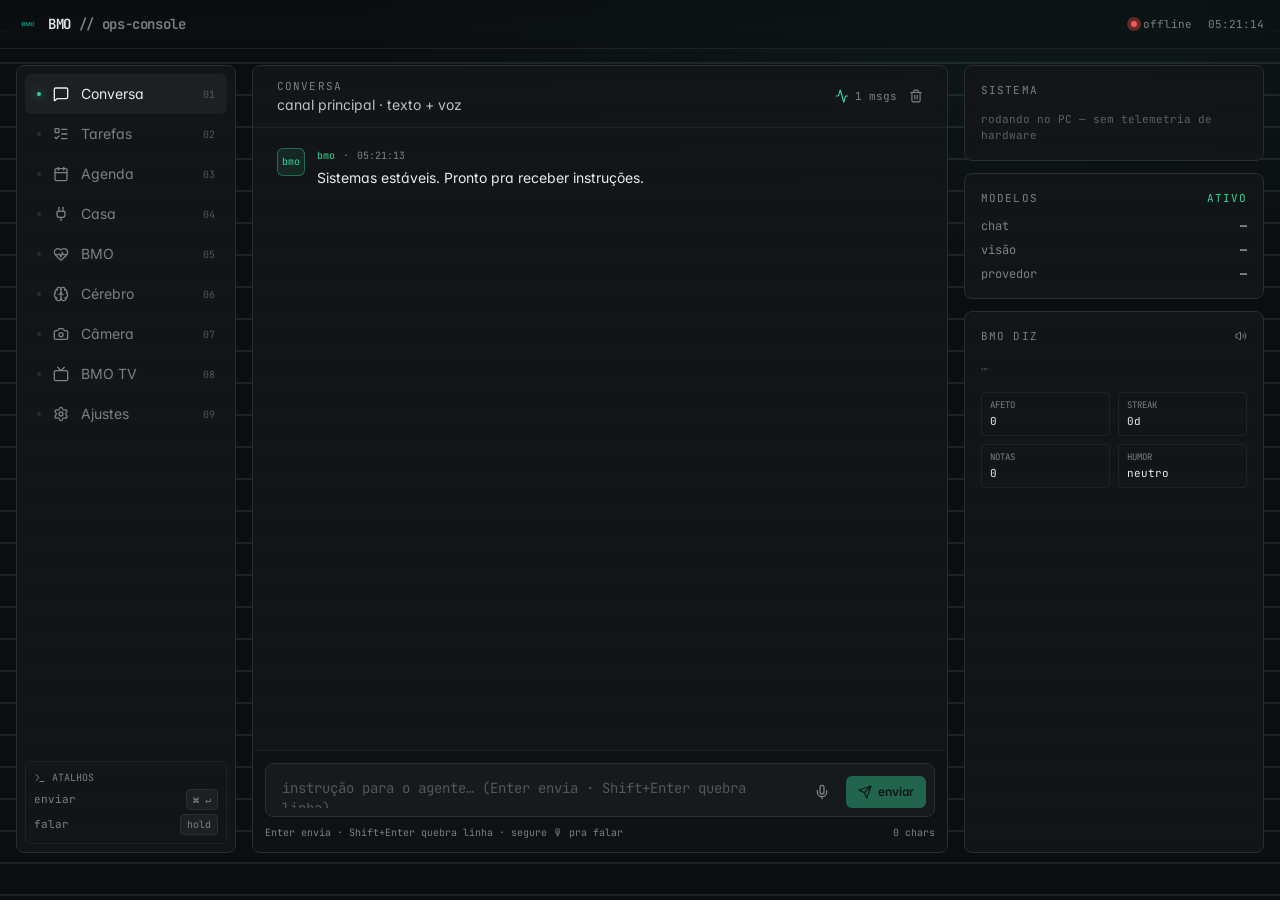
==== bmo_os/webui_dist/index.html @ df3e42cf "webui: chat persistente (localStorage), Enter envia, accordion do RAG + view Obsidian - ChatPanel: E" ====
<!doctype html>
<html lang="pt-BR">
  <head>
    <meta charset="utf-8" />
    <meta name="viewport" content="width=device-width, initial-scale=1" />
    <meta name="theme-color" content="#0a0a0a" />
    <title>BMO // Ops Console</title>
    <meta name="description" content="Console de operação do agente interno BMO." />
    <link rel="preconnect" href="https://fonts.googleapis.com" />
    <link rel="preconnect" href="https://fonts.gstatic.com" crossorigin />
    <link
      href="https://fonts.googleapis.com/css2?family=JetBrains+Mono:wght@400;500;600;700&family=Inter:wght@400;500;600;700&display=swap"
      rel="stylesheet"
    />
    <script type="module" crossorigin src="./assets/index-Be5QMbTk.js"></script>
    <link rel="stylesheet" crossorigin href="./assets/index-C9_TnFab.css">
  </head>
  <body>
    <div id="app"></div>
  </body>
</html>
---- bmo_os/webui_dist/assets/index-C9_TnFab.css ----
/*! tailwindcss v4.3.1 | MIT License | https://tailwindcss.com */
@layer properties{@supports (((-webkit-hyphens:none)) and (not (margin-trim:inline))) or ((-moz-orient:inline) and (not (color:rgb(from red r g b)))){*,:before,:after,::backdrop{--tw-space-y-reverse:0;--tw-border-style:solid;--tw-leading:initial;--tw-font-weight:initial;--tw-tracking:initial;--tw-ordinal:initial;--tw-slashed-zero:initial;--tw-numeric-figure:initial;--tw-numeric-spacing:initial;--tw-numeric-fraction:initial;--tw-shadow:0 0 #0000;--tw-shadow-color:initial;--tw-shadow-alpha:100%;--tw-inset-shadow:0 0 #0000;--tw-inset-shadow-color:initial;--tw-inset-shadow-alpha:100%;--tw-ring-color:initial;--tw-ring-shadow:0 0 #0000;--tw-inset-ring-color:initial;--tw-inset-ring-shadow:0 0 #0000;--tw-ring-inset:initial;--tw-ring-offset-width:0px;--tw-ring-offset-color:#fff;--tw-ring-offset-shadow:0 0 #0000;--tw-backdrop-blur:initial;--tw-backdrop-brightness:initial;--tw-backdrop-contrast:initial;--tw-backdrop-grayscale:initial;--tw-backdrop-hue-rotate:initial;--tw-backdrop-invert:initial;--tw-backdrop-opacity:initial;--tw-backdrop-saturate:initial;--tw-backdrop-sepia:initial;--tw-duration:initial;--tw-ease:initial}}}@layer theme{:root,:host{--font-sans:"Inter", ui-sans-serif, system-ui, sans-serif;--font-mono:"JetBrains Mono", ui-monospace, SFMono-Regular, Menlo, monospace;--color-white:#fff;--spacing:.25rem;--container-md:28rem;--container-2xl:42rem;--container-3xl:48rem;--text-xs:.75rem;--text-xs--line-height:calc(1 / .75);--text-sm:.875rem;--text-sm--line-height:calc(1.25 / .875);--text-base:1rem;--text-base--line-height:calc(1.5 / 1);--text-lg:1.125rem;--text-lg--line-height:calc(1.75 / 1.125);--font-weight-medium:500;--font-weight-semibold:600;--tracking-tight:-.025em;--tracking-wider:.05em;--tracking-widest:.1em;--leading-relaxed:1.625;--ease-out:cubic-bezier(0, 0, .2, 1);--animate-spin:spin 1s linear infinite;--default-transition-duration:.15s;--default-transition-timing-function:cubic-bezier(.4, 0, .2, 1);--default-font-family:"Inter", ui-sans-serif, system-ui, sans-serif;--default-mono-font-family:"JetBrains Mono", ui-monospace, SFMono-Regular, Menlo, monospace;--color-background:var(--background);--color-foreground:var(--foreground);--color-border:var(--border)}}@layer base{*,:after,:before,::backdrop{box-sizing:border-box;border:0 solid;margin:0;padding:0}::file-selector-button{box-sizing:border-box;border:0 solid;margin:0;padding:0}html,:host{-webkit-text-size-adjust:100%;tab-size:4;line-height:1.5;font-family:var(--default-font-family,ui-sans-serif, system-ui, sans-serif, "Apple Color Emoji", "Segoe UI Emoji", "Segoe UI Symbol", "Noto Color Emoji");font-feature-settings:var(--default-font-feature-settings,normal);font-variation-settings:var(--default-font-variation-settings,normal);-webkit-tap-highlight-color:transparent}hr{height:0;color:inherit;border-top-width:1px}abbr:where([title]){-webkit-text-decoration:underline dotted;text-decoration:underline dotted}h1,h2,h3,h4,h5,h6{font-size:inherit;font-weight:inherit}a{color:inherit;-webkit-text-decoration:inherit;-webkit-text-decoration:inherit;-webkit-text-decoration:inherit;-webkit-text-decoration:inherit;text-decoration:inherit}b,strong{font-weight:bolder}code,kbd,samp,pre{font-family:var(--default-mono-font-family,ui-monospace, SFMono-Regular, Menlo, Monaco, Consolas, "Liberation Mono", "Courier New", monospace);font-feature-settings:var(--default-mono-font-feature-settings,normal);font-variation-settings:var(--default-mono-font-variation-settings,normal);font-size:1em}small{font-size:80%}sub,sup{vertical-align:baseline;font-size:75%;line-height:0;position:relative}sub{bottom:-.25em}sup{top:-.5em}table{text-indent:0;border-color:inherit;border-collapse:collapse}:-moz-focusring{outline:auto}progress{vertical-align:baseline}summary{display:list-item}ol,ul,menu{list-style:none}img,svg,video,canvas,audio,iframe,embed,object{vertical-align:middle;display:block}img,video{max-width:100%;height:auto}button,input,select,optgroup,textarea{font:inherit;font-feature-settings:inherit;font-variation-settings:inherit;letter-spacing:inherit;color:inherit;opacity:1;background-color:#0000;border-radius:0}::file-selector-button{font:inherit;font-feature-settings:inherit;font-variation-settings:inherit;letter-spacing:inherit;color:inherit;opacity:1;background-color:#0000;border-radius:0}:where(select:is([multiple],[size])) optgroup{font-weight:bolder}:where(select:is([multiple],[size])) optgroup option{padding-inline-start:20px}::file-selector-button{margin-inline-end:4px}::placeholder{opacity:1}@supports (not ((-webkit-appearance:-apple-pay-button))) or (contain-intrinsic-size:1px){::placeholder{color:currentColor}@supports (color:color-mix(in lab, red, red)){::placeholder{color:color-mix(in oklab, currentcolor 50%, transparent)}}}textarea{resize:vertical}::-webkit-search-decoration{-webkit-appearance:none}::-webkit-date-and-time-value{min-height:1lh;text-align:inherit}::-webkit-datetime-edit{display:inline-flex}::-webkit-datetime-edit-fields-wrapper{padding:0}::-webkit-datetime-edit{padding-block:0}::-webkit-datetime-edit-year-field{padding-block:0}::-webkit-datetime-edit-month-field{padding-block:0}::-webkit-datetime-edit-day-field{padding-block:0}::-webkit-datetime-edit-hour-field{padding-block:0}::-webkit-datetime-edit-minute-field{padding-block:0}::-webkit-datetime-edit-second-field{padding-block:0}::-webkit-datetime-edit-millisecond-field{padding-block:0}::-webkit-datetime-edit-meridiem-field{padding-block:0}::-webkit-calendar-picker-indicator{line-height:1}:-moz-ui-invalid{box-shadow:none}button,input:where([type=button],[type=reset],[type=submit]){appearance:button}::file-selector-button{appearance:button}::-webkit-inner-spin-button{height:auto}::-webkit-outer-spin-button{height:auto}[hidden]:where(:not([hidden=until-found])){display:none!important}*{border-color:var(--color-border)}body{background-color:var(--color-background);color:var(--color-foreground);font-family:var(--font-sans);font-feature-settings:"ss01", "cv11";background-image:radial-gradient(1200px 600px at 80% -10%, var(--primary), transparent 60%), linear-gradient(transparent 95%, var(--line) 95%)}@supports (color:color-mix(in lab, red, red)){body{background-image:radial-gradient(1200px 600px at 80% -10%, color-mix(in oklab, var(--primary) 8%, transparent), transparent 60%), linear-gradient(transparent 95%, color-mix(in oklab, var(--line) 60%, transparent) 95%)}}body{background-size:auto,100% 32px}.font-mono,code,kbd,pre{font-family:var(--font-mono)}}@layer components;@layer utilities{.dot-pulse{position:relative}.dot-pulse:after{content:"";opacity:.35;background:currentColor;border-radius:9999px;animation:1.6s ease-out infinite dot-pulse;position:absolute;inset:-4px}.absolute{position:absolute}.relative{position:relative}.sticky{position:sticky}.inset-0{inset:0}.top-0\.5{top:calc(var(--spacing) * .5)}.top-3{top:calc(var(--spacing) * 3)}.top-4{top:calc(var(--spacing) * 4)}.right-3{right:calc(var(--spacing) * 3)}.left-0\.5{left:calc(var(--spacing) * .5)}.left-3{left:calc(var(--spacing) * 3)}.left-\[18px\]{left:18px}.mx-auto{margin-inline:auto}.my-2{margin-block:calc(var(--spacing) * 2)}.my-3{margin-block:calc(var(--spacing) * 3)}.mt-0\.5{margin-top:calc(var(--spacing) * .5)}.mt-1{margin-top:var(--spacing)}.mt-1\.5{margin-top:calc(var(--spacing) * 1.5)}.mt-2{margin-top:calc(var(--spacing) * 2)}.mt-3{margin-top:calc(var(--spacing) * 3)}.mt-4{margin-top:calc(var(--spacing) * 4)}.mt-auto{margin-top:auto}.mr-2{margin-right:calc(var(--spacing) * 2)}.mb-1{margin-bottom:var(--spacing)}.mb-2{margin-bottom:calc(var(--spacing) * 2)}.mb-3{margin-bottom:calc(var(--spacing) * 3)}.ml-5{margin-left:calc(var(--spacing) * 5)}.ml-auto{margin-left:auto}.flex{display:flex}.grid{display:grid}.hidden{display:none}.inline-block{display:inline-block}.inline-flex{display:inline-flex}.aspect-\[4\/3\]{aspect-ratio:4/3}.h-1{height:var(--spacing)}.h-1\.5{height:calc(var(--spacing) * 1.5)}.h-3{height:calc(var(--spacing) * 3)}.h-3\.5{height:calc(var(--spacing) * 3.5)}.h-4{height:calc(var(--spacing) * 4)}.h-5{height:calc(var(--spacing) * 5)}.h-7{height:calc(var(--spacing) * 7)}.h-8{height:calc(var(--spacing) * 8)}.h-10{height:calc(var(--spacing) * 10)}.h-12{height:calc(var(--spacing) * 12)}.h-20{height:calc(var(--spacing) * 20)}.h-\[calc\(100vh-7rem\)\]{height:calc(100vh - 7rem)}.h-full{height:100%}.h-px{height:1px}.min-h-0{min-height:0}.min-h-\[36px\]{min-height:36px}.min-h-\[320px\]{min-height:320px}.min-h-\[calc\(100vh-7rem\)\]{min-height:calc(100vh - 7rem)}.min-h-screen{min-height:100vh}.w-1{width:var(--spacing)}.w-1\.5{width:calc(var(--spacing) * 1.5)}.w-3{width:calc(var(--spacing) * 3)}.w-3\.5{width:calc(var(--spacing) * 3.5)}.w-4{width:calc(var(--spacing) * 4)}.w-5{width:calc(var(--spacing) * 5)}.w-7{width:calc(var(--spacing) * 7)}.w-8{width:calc(var(--spacing) * 8)}.w-9{width:calc(var(--spacing) * 9)}.w-10{width:calc(var(--spacing) * 10)}.w-16{width:calc(var(--spacing) * 16)}.w-28{width:calc(var(--spacing) * 28)}.w-\[58\%\]{width:58%}.w-full{width:100%}.max-w-2xl{max-width:var(--container-2xl)}.max-w-3xl{max-width:var(--container-3xl)}.max-w-\[58\%\]{max-width:58%}.max-w-\[1500px\]{max-width:1500px}.max-w-md{max-width:var(--container-md)}.min-w-0{min-width:0}.flex-1{flex:1}.shrink-0{flex-shrink:0}.rotate-180{rotate:180deg}.animate-spin{animation:var(--animate-spin)}.resize-none{resize:none}.list-decimal{list-style-type:decimal}.list-disc{list-style-type:disc}.grid-cols-2{grid-template-columns:repeat(2,minmax(0,1fr))}.grid-cols-3{grid-template-columns:repeat(3,minmax(0,1fr))}.grid-cols-\[220px_1fr_300px\]{grid-template-columns:220px 1fr 300px}.flex-col{flex-direction:column}.flex-wrap{flex-wrap:wrap}.place-items-center{place-items:center}.items-baseline{align-items:baseline}.items-center{align-items:center}.items-end{align-items:flex-end}.items-start{align-items:flex-start}.justify-between{justify-content:space-between}.justify-center{justify-content:center}.gap-1{gap:var(--spacing)}.gap-1\.5{gap:calc(var(--spacing) * 1.5)}.gap-2{gap:calc(var(--spacing) * 2)}.gap-2\.5{gap:calc(var(--spacing) * 2.5)}.gap-3{gap:calc(var(--spacing) * 3)}.gap-4{gap:calc(var(--spacing) * 4)}.gap-5{gap:calc(var(--spacing) * 5)}.gap-6{gap:calc(var(--spacing) * 6)}:where(.space-y-1>:not(:last-child)){--tw-space-y-reverse:0;margin-block-start:calc(var(--spacing) * var(--tw-space-y-reverse));margin-block-end:calc(var(--spacing) * calc(1 - var(--tw-space-y-reverse)))}:where(.space-y-2>:not(:last-child)){--tw-space-y-reverse:0;margin-block-start:calc(calc(var(--spacing) * 2) * var(--tw-space-y-reverse));margin-block-end:calc(calc(var(--spacing) * 2) * calc(1 - var(--tw-space-y-reverse)))}:where(.space-y-3>:not(:last-child)){--tw-space-y-reverse:0;margin-block-start:calc(calc(var(--spacing) * 3) * var(--tw-space-y-reverse));margin-block-end:calc(calc(var(--spacing) * 3) * calc(1 - var(--tw-space-y-reverse)))}:where(.space-y-4>:not(:last-child)){--tw-space-y-reverse:0;margin-block-start:calc(calc(var(--spacing) * 4) * var(--tw-space-y-reverse));margin-block-end:calc(calc(var(--spacing) * 4) * calc(1 - var(--tw-space-y-reverse)))}.truncate{text-overflow:ellipsis;white-space:nowrap;overflow:hidden}.overflow-hidden{overflow:hidden}.overflow-x-auto{overflow-x:auto}.overflow-y-auto{overflow-y:auto}.surface-panel{background:var(--surface)}@supports (color:color-mix(in lab, red, red)){.surface-panel{background:color-mix(in oklab, var(--surface) 92%, transparent)}}.surface-panel{border:1px solid var(--line);border-radius:var(--radius);-webkit-backdrop-filter:blur(6px);backdrop-filter:blur(6px)}.rounded{border-radius:.25rem}.rounded-2xl{border-radius:calc(var(--radius) + 8px)}.rounded-full{border-radius:3.40282e38px}.rounded-lg{border-radius:var(--radius)}.rounded-md{border-radius:calc(var(--radius) - 2px)}.border{border-style:var(--tw-border-style);border-width:1px}.border-4{border-style:var(--tw-border-style);border-width:4px}.border-t{border-top-style:var(--tw-border-style);border-top-width:1px}.border-b{border-bottom-style:var(--tw-border-style);border-bottom-width:1px}.border-l-2{border-left-style:var(--tw-border-style);border-left-width:2px}.border-dashed{--tw-border-style:dashed;border-style:dashed}.border-destructive\/40{border-color:var(--destructive)}@supports (color:color-mix(in lab, red, red)){.border-destructive\/40{border-color:color-mix(in oklab, var(--destructive) 40%, transparent)}}.border-line,.border-line\/60{border-color:var(--line)}@supports (color:color-mix(in lab, red, red)){.border-line\/60{border-color:color-mix(in oklab, var(--line) 60%, transparent)}}.border-primary\/20{border-color:var(--primary)}@supports (color:color-mix(in lab, red, red)){.border-primary\/20{border-color:color-mix(in oklab, var(--primary) 20%, transparent)}}.border-primary\/40{border-color:var(--primary)}@supports (color:color-mix(in lab, red, red)){.border-primary\/40{border-color:color-mix(in oklab, var(--primary) 40%, transparent)}}.border-primary\/50{border-color:var(--primary)}@supports (color:color-mix(in lab, red, red)){.border-primary\/50{border-color:color-mix(in oklab, var(--primary) 50%, transparent)}}.bg-\[color\:var\(--surface-2\)\]{background-color:var(--surface-2)}.bg-background,.bg-background\/40{background-color:var(--background)}@supports (color:color-mix(in lab, red, red)){.bg-background\/40{background-color:color-mix(in oklab, var(--background) 40%, transparent)}}.bg-background\/60{background-color:var(--background)}@supports (color:color-mix(in lab, red, red)){.bg-background\/60{background-color:color-mix(in oklab, var(--background) 60%, transparent)}}.bg-background\/70{background-color:var(--background)}@supports (color:color-mix(in lab, red, red)){.bg-background\/70{background-color:color-mix(in oklab, var(--background) 70%, transparent)}}.bg-destructive{background-color:var(--destructive)}.bg-line,.bg-line\/60{background-color:var(--line)}@supports (color:color-mix(in lab, red, red)){.bg-line\/60{background-color:color-mix(in oklab, var(--line) 60%, transparent)}}.bg-primary,.bg-primary\/5{background-color:var(--primary)}@supports (color:color-mix(in lab, red, red)){.bg-primary\/5{background-color:color-mix(in oklab, var(--primary) 5%, transparent)}}.bg-primary\/10{background-color:var(--primary)}@supports (color:color-mix(in lab, red, red)){.bg-primary\/10{background-color:color-mix(in oklab, var(--primary) 10%, transparent)}}.bg-primary\/20{background-color:var(--primary)}@supports (color:color-mix(in lab, red, red)){.bg-primary\/20{background-color:color-mix(in oklab, var(--primary) 20%, transparent)}}.bg-surface{background-color:var(--surface)}.bg-surface-2,.bg-surface-2\/30{background-color:var(--surface-2)}@supports (color:color-mix(in lab, red, red)){.bg-surface-2\/30{background-color:color-mix(in oklab, var(--surface-2) 30%, transparent)}}.bg-surface-2\/40{background-color:var(--surface-2)}@supports (color:color-mix(in lab, red, red)){.bg-surface-2\/40{background-color:color-mix(in oklab, var(--surface-2) 40%, transparent)}}.bg-surface-2\/60{background-color:var(--surface-2)}@supports (color:color-mix(in lab, red, red)){.bg-surface-2\/60{background-color:color-mix(in oklab, var(--surface-2) 60%, transparent)}}.bg-surface\/40{background-color:var(--surface)}@supports (color:color-mix(in lab, red, red)){.bg-surface\/40{background-color:color-mix(in oklab, var(--surface) 40%, transparent)}}.bg-transparent{background-color:#0000}.object-contain{object-fit:contain}.p-1{padding:var(--spacing)}.p-2{padding:calc(var(--spacing) * 2)}.p-3{padding:calc(var(--spacing) * 3)}.p-4{padding:calc(var(--spacing) * 4)}.p-6{padding:calc(var(--spacing) * 6)}.p-8{padding:calc(var(--spacing) * 8)}.p-10{padding:calc(var(--spacing) * 10)}.px-1{padding-inline:var(--spacing)}.px-1\.5{padding-inline:calc(var(--spacing) * 1.5)}.px-2{padding-inline:calc(var(--spacing) * 2)}.px-3{padding-inline:calc(var(--spacing) * 3)}.px-4{padding-inline:calc(var(--spacing) * 4)}.px-6{padding-inline:calc(var(--spacing) * 6)}.py-0\.5{padding-block:calc(var(--spacing) * .5)}.py-1{padding-block:var(--spacing)}.py-1\.5{padding-block:calc(var(--spacing) * 1.5)}.py-2{padding-block:calc(var(--spacing) * 2)}.py-2\.5{padding-block:calc(var(--spacing) * 2.5)}.py-3{padding-block:calc(var(--spacing) * 3)}.py-4{padding-block:calc(var(--spacing) * 4)}.py-5{padding-block:calc(var(--spacing) * 5)}.pb-1{padding-bottom:var(--spacing)}.pb-3{padding-bottom:calc(var(--spacing) * 3)}.pb-4{padding-bottom:calc(var(--spacing) * 4)}.pl-3{padding-left:calc(var(--spacing) * 3)}.text-center{text-align:center}.text-left{text-align:left}.text-right{text-align:right}.font-mono{font-family:JetBrains Mono,ui-monospace,SFMono-Regular,Menlo,monospace}.text-base{font-size:var(--text-base);line-height:var(--tw-leading,var(--text-base--line-height))}.text-lg{font-size:var(--text-lg);line-height:var(--tw-leading,var(--text-lg--line-height))}.text-sm{font-size:var(--text-sm);line-height:var(--tw-leading,var(--text-sm--line-height))}.text-xs{font-size:var(--text-xs);line-height:var(--tw-leading,var(--text-xs--line-height))}.text-\[0\.85em\]{font-size:.85em}.text-\[9px\]{font-size:9px}.text-\[10px\]{font-size:10px}.text-\[11px\]{font-size:11px}.text-\[12px\]{font-size:12px}.text-\[13px\]{font-size:13px}.text-\[14px\]{font-size:14px}.leading-relaxed{--tw-leading:var(--leading-relaxed);line-height:var(--leading-relaxed)}.font-medium{--tw-font-weight:var(--font-weight-medium);font-weight:var(--font-weight-medium)}.font-semibold{--tw-font-weight:var(--font-weight-semibold);font-weight:var(--font-weight-semibold)}.tracking-tight{--tw-tracking:var(--tracking-tight);letter-spacing:var(--tracking-tight)}.tracking-wider{--tw-tracking:var(--tracking-wider);letter-spacing:var(--tracking-wider)}.tracking-widest{--tw-tracking:var(--tracking-widest);letter-spacing:var(--tracking-widest)}.whitespace-pre-wrap{white-space:pre-wrap}.text-accent-amber{color:var(--accent-amber)}.text-destructive{color:var(--destructive)}.text-foreground,.text-foreground\/70{color:var(--foreground)}@supports (color:color-mix(in lab, red, red)){.text-foreground\/70{color:color-mix(in oklab, var(--foreground) 70%, transparent)}}.text-foreground\/80{color:var(--foreground)}@supports (color:color-mix(in lab, red, red)){.text-foreground\/80{color:color-mix(in oklab, var(--foreground) 80%, transparent)}}.text-foreground\/85{color:var(--foreground)}@supports (color:color-mix(in lab, red, red)){.text-foreground\/85{color:color-mix(in oklab, var(--foreground) 85%, transparent)}}.text-foreground\/90{color:var(--foreground)}@supports (color:color-mix(in lab, red, red)){.text-foreground\/90{color:color-mix(in oklab, var(--foreground) 90%, transparent)}}.text-muted-foreground,.text-muted-foreground\/60{color:var(--muted-foreground)}@supports (color:color-mix(in lab, red, red)){.text-muted-foreground\/60{color:color-mix(in oklab, var(--muted-foreground) 60%, transparent)}}.text-muted-foreground\/70{color:var(--muted-foreground)}@supports (color:color-mix(in lab, red, red)){.text-muted-foreground\/70{color:color-mix(in oklab, var(--muted-foreground) 70%, transparent)}}.text-primary{color:var(--primary)}.text-primary-foreground{color:var(--primary-foreground)}.text-primary\/70{color:var(--primary)}@supports (color:color-mix(in lab, red, red)){.text-primary\/70{color:color-mix(in oklab, var(--primary) 70%, transparent)}}.text-primary\/80{color:var(--primary)}@supports (color:color-mix(in lab, red, red)){.text-primary\/80{color:color-mix(in oklab, var(--primary) 80%, transparent)}}.text-primary\/90{color:var(--primary)}@supports (color:color-mix(in lab, red, red)){.text-primary\/90{color:color-mix(in oklab, var(--primary) 90%, transparent)}}.text-white{color:var(--color-white)}.uppercase{text-transform:uppercase}.italic{font-style:italic}.tabular-nums{--tw-numeric-spacing:tabular-nums;font-variant-numeric:var(--tw-ordinal,) var(--tw-slashed-zero,) var(--tw-numeric-figure,) var(--tw-numeric-spacing,) var(--tw-numeric-fraction,)}.underline{text-decoration-line:underline}.underline-offset-2{text-underline-offset:2px}.opacity-0{opacity:0}.opacity-50{opacity:.5}.opacity-90{opacity:.9}.shadow-\[0_0_8px_var\(--primary\)\]{--tw-shadow:0 0 8px var(--tw-shadow-color,var(--primary));box-shadow:var(--tw-inset-shadow), var(--tw-inset-ring-shadow), var(--tw-ring-offset-shadow), var(--tw-ring-shadow), var(--tw-shadow)}.shadow-\[inset_0_0_40px_rgba\(0\,0\,0\,0\.4\)\]{--tw-shadow:inset 0 0 40px var(--tw-shadow-color,#0006);box-shadow:var(--tw-inset-shadow), var(--tw-inset-ring-shadow), var(--tw-ring-offset-shadow), var(--tw-ring-shadow), var(--tw-shadow)}.backdrop-blur{--tw-backdrop-blur:blur(8px);-webkit-backdrop-filter:var(--tw-backdrop-blur,) var(--tw-backdrop-brightness,) var(--tw-backdrop-contrast,) var(--tw-backdrop-grayscale,) var(--tw-backdrop-hue-rotate,) var(--tw-backdrop-invert,) var(--tw-backdrop-opacity,) var(--tw-backdrop-saturate,) var(--tw-backdrop-sepia,);backdrop-filter:var(--tw-backdrop-blur,) var(--tw-backdrop-brightness,) var(--tw-backdrop-contrast,) var(--tw-backdrop-grayscale,) var(--tw-backdrop-hue-rotate,) var(--tw-backdrop-invert,) var(--tw-backdrop-opacity,) var(--tw-backdrop-saturate,) var(--tw-backdrop-sepia,)}.transition{transition-property:color,background-color,border-color,outline-color,text-decoration-color,fill,stroke,--tw-gradient-from,--tw-gradient-via,--tw-gradient-to,opacity,box-shadow,transform,translate,scale,rotate,filter,-webkit-backdrop-filter,backdrop-filter,display,content-visibility,overlay,pointer-events;transition-timing-function:var(--tw-ease,var(--default-transition-timing-function));transition-duration:var(--tw-duration,var(--default-transition-duration))}.transition-\[grid-template-rows\]{transition-property:grid-template-rows;transition-timing-function:var(--tw-ease,var(--default-transition-timing-function));transition-duration:var(--tw-duration,var(--default-transition-duration))}.transition-all{transition-property:all;transition-timing-function:var(--tw-ease,var(--default-transition-timing-function));transition-duration:var(--tw-duration,var(--default-transition-duration))}.transition-colors{transition-property:color,background-color,border-color,outline-color,text-decoration-color,fill,stroke,--tw-gradient-from,--tw-gradient-via,--tw-gradient-to;transition-timing-function:var(--tw-ease,var(--default-transition-timing-function));transition-duration:var(--tw-duration,var(--default-transition-duration))}.transition-opacity{transition-property:opacity;transition-timing-function:var(--tw-ease,var(--default-transition-timing-function));transition-duration:var(--tw-duration,var(--default-transition-duration))}.transition-transform{transition-property:transform,translate,scale,rotate;transition-timing-function:var(--tw-ease,var(--default-transition-timing-function));transition-duration:var(--tw-duration,var(--default-transition-duration))}.duration-300{--tw-duration:.3s;transition-duration:.3s}.ease-out{--tw-ease:var(--ease-out);transition-timing-function:var(--ease-out)}@media (hover:hover){.group-hover\:opacity-100:is(:where(.group):hover *){opacity:1}}.placeholder\:text-muted-foreground\/60::placeholder{color:var(--muted-foreground)}@supports (color:color-mix(in lab, red, red)){.placeholder\:text-muted-foreground\/60::placeholder{color:color-mix(in oklab, var(--muted-foreground) 60%, transparent)}}.focus-within\:border-primary\/60:focus-within{border-color:var(--primary)}@supports (color:color-mix(in lab, red, red)){.focus-within\:border-primary\/60:focus-within{border-color:color-mix(in oklab, var(--primary) 60%, transparent)}}@media (hover:hover){.hover\:border-destructive\/60:hover{border-color:var(--destructive)}@supports (color:color-mix(in lab, red, red)){.hover\:border-destructive\/60:hover{border-color:color-mix(in oklab, var(--destructive) 60%, transparent)}}.hover\:border-primary\/60:hover{border-color:var(--primary)}@supports (color:color-mix(in lab, red, red)){.hover\:border-primary\/60:hover{border-color:color-mix(in oklab, var(--primary) 60%, transparent)}}.hover\:bg-destructive\/10:hover{background-color:var(--destructive)}@supports (color:color-mix(in lab, red, red)){.hover\:bg-destructive\/10:hover{background-color:color-mix(in oklab, var(--destructive) 10%, transparent)}}.hover\:bg-surface:hover{background-color:var(--surface)}.hover\:bg-surface-2:hover,.hover\:bg-surface-2\/60:hover{background-color:var(--surface-2)}@supports (color:color-mix(in lab, red, red)){.hover\:bg-surface-2\/60:hover{background-color:color-mix(in oklab, var(--surface-2) 60%, transparent)}}.hover\:bg-surface-2\/70:hover{background-color:var(--surface-2)}@supports (color:color-mix(in lab, red, red)){.hover\:bg-surface-2\/70:hover{background-color:color-mix(in oklab, var(--surface-2) 70%, transparent)}}.hover\:text-destructive:hover{color:var(--destructive)}.hover\:text-foreground:hover{color:var(--foreground)}.hover\:text-primary:hover{color:var(--primary)}.hover\:opacity-90:hover{opacity:.9}}.focus\:border-primary\/60:focus{border-color:var(--primary)}@supports (color:color-mix(in lab, red, red)){.focus\:border-primary\/60:focus{border-color:color-mix(in oklab, var(--primary) 60%, transparent)}}.focus\:outline-none:focus{--tw-outline-style:none;outline-style:none}.disabled\:cursor-not-allowed:disabled{cursor:not-allowed}.disabled\:opacity-20:disabled{opacity:.2}.disabled\:opacity-40:disabled{opacity:.4}.disabled\:opacity-50:disabled{opacity:.5}@supports ((-webkit-backdrop-filter:var(--tw)) or (backdrop-filter:var(--tw))){.supports-\[backdrop-filter\]\:bg-background\/40{background-color:var(--background)}@supports (color:color-mix(in lab, red, red)){.supports-\[backdrop-filter\]\:bg-background\/40{background-color:color-mix(in oklab, var(--background) 40%, transparent)}}}@media not all and (width>=1200px){.max-\[1200px\]\:hidden{display:none}.max-\[1200px\]\:grid-cols-\[64px_1fr\]{grid-template-columns:64px 1fr}.max-\[1200px\]\:gap-3{gap:calc(var(--spacing) * 3)}}@media not all and (width>=900px){.max-\[900px\]\:grid-cols-1{grid-template-columns:repeat(1,minmax(0,1fr))}}@media not all and (width>=760px){.max-\[760px\]\:static{position:static}.max-\[760px\]\:h-auto{height:auto}.max-\[760px\]\:grid-cols-1{grid-template-columns:repeat(1,minmax(0,1fr))}.max-\[760px\]\:flex-row{flex-direction:row}.max-\[760px\]\:overflow-x-auto{overflow-x:auto}}@media not all and (width>=700px){.max-\[700px\]\:grid-cols-1{grid-template-columns:repeat(1,minmax(0,1fr))}}@media (width>=40rem){.sm\:inline-flex{display:inline-flex}}@media (width>=64rem){.lg\:flex{display:flex}}}:root{--radius:.5rem;--background:oklch(16% .005 240);--foreground:oklch(94% .005 240);--surface:oklch(20% .006 240);--surface-2:oklch(24% .007 240);--line:oklch(30% .008 240);--card:var(--surface);--card-foreground:var(--foreground);--popover:var(--surface-2);--popover-foreground:var(--foreground);--primary:oklch(78% .16 162);--primary-foreground:oklch(16% .02 162);--accent-mint:oklch(78% .16 162);--accent-amber:oklch(82% .14 75);--accent-red:oklch(68% .2 25);--secondary:var(--surface-2);--secondary-foreground:var(--foreground);--muted:var(--surface-2);--muted-foreground:oklch(60% .01 240);--accent:var(--surface-2);--accent-foreground:var(--foreground);--destructive:var(--accent-red);--destructive-foreground:oklch(98% 0 0);--border:var(--line);--input:var(--line);--ring:var(--primary);--chart-1:var(--accent-mint);--chart-2:var(--accent-amber);--chart-3:oklch(65% .18 250);--chart-4:var(--accent-red);--chart-5:oklch(72% .1 200);--sidebar:oklch(13% .005 240);--sidebar-foreground:var(--foreground);--sidebar-primary:var(--primary);--sidebar-primary-foreground:var(--primary-foreground);--sidebar-accent:var(--surface-2);--sidebar-accent-foreground:var(--foreground);--sidebar-border:var(--line);--sidebar-ring:var(--ring)}@keyframes dot-pulse{0%{opacity:.5;transform:scale(.6)}to{opacity:0;transform:scale(1.8)}}@keyframes caret-blink{0%,49%{opacity:1}50%,to{opacity:0}}.caret:after{content:"▍";color:var(--primary);margin-left:2px;animation:1s step-end infinite caret-blink}::-webkit-scrollbar{width:10px;height:10px}::-webkit-scrollbar-track{background:0 0}::-webkit-scrollbar-thumb{background:var(--line)}@supports (color:color-mix(in lab, red, red)){::-webkit-scrollbar-thumb{background:color-mix(in oklab, var(--line) 80%, transparent)}}::-webkit-scrollbar-thumb{background-clip:padding-box;border:2px solid #0000;border-radius:8px}::-webkit-scrollbar-thumb:hover{background:var(--primary)}@supports (color:color-mix(in lab, red, red)){::-webkit-scrollbar-thumb:hover{background:color-mix(in oklab, var(--primary) 40%, var(--line))}}::-webkit-scrollbar-thumb:hover{background-clip:padding-box;border:2px solid #0000}@property --tw-space-y-reverse{syntax:"*";inherits:false;initial-value:0}@property --tw-border-style{syntax:"*";inherits:false;initial-value:solid}@property --tw-leading{syntax:"*";inherits:false}@property --tw-font-weight{syntax:"*";inherits:false}@property --tw-tracking{syntax:"*";inherits:false}@property --tw-ordinal{syntax:"*";inherits:false}@property --tw-slashed-zero{syntax:"*";inherits:false}@property --tw-numeric-figure{syntax:"*";inherits:false}@property --tw-numeric-spacing{syntax:"*";inherits:false}@property --tw-numeric-fraction{syntax:"*";inherits:false}@property --tw-shadow{syntax:"*";inherits:false;initial-value:0 0 #0000}@property --tw-shadow-color{syntax:"*";inherits:false}@property --tw-shadow-alpha{syntax:"<percentage>";inherits:false;initial-value:100%}@property --tw-inset-shadow{syntax:"*";inherits:false;initial-value:0 0 #0000}@property --tw-inset-shadow-color{syntax:"*";inherits:false}@property --tw-inset-shadow-alpha{syntax:"<percentage>";inherits:false;initial-value:100%}@property --tw-ring-color{syntax:"*";inherits:false}@property --tw-ring-shadow{syntax:"*";inherits:false;initial-value:0 0 #0000}@property --tw-inset-ring-color{syntax:"*";inherits:false}@property --tw-inset-ring-shadow{syntax:"*";inherits:false;initial-value:0 0 #0000}@property --tw-ring-inset{syntax:"*";inherits:false}@property --tw-ring-offset-width{syntax:"<length>";inherits:false;initial-value:0}@property --tw-ring-offset-color{syntax:"*";inherits:false;initial-value:#fff}@property --tw-ring-offset-shadow{syntax:"*";inherits:false;initial-value:0 0 #0000}@property --tw-backdrop-blur{syntax:"*";inherits:false}@property --tw-backdrop-brightness{syntax:"*";inherits:false}@property --tw-backdrop-contrast{syntax:"*";inherits:false}@property --tw-backdrop-grayscale{syntax:"*";inherits:false}@property --tw-backdrop-hue-rotate{syntax:"*";inherits:false}@property --tw-backdrop-invert{syntax:"*";inherits:false}@property --tw-backdrop-opacity{syntax:"*";inherits:false}@property --tw-backdrop-saturate{syntax:"*";inherits:false}@property --tw-backdrop-sepia{syntax:"*";inherits:false}@property --tw-duration{syntax:"*";inherits:false}@property --tw-ease{syntax:"*";inherits:false}@keyframes spin{to{transform:rotate(360deg)}}
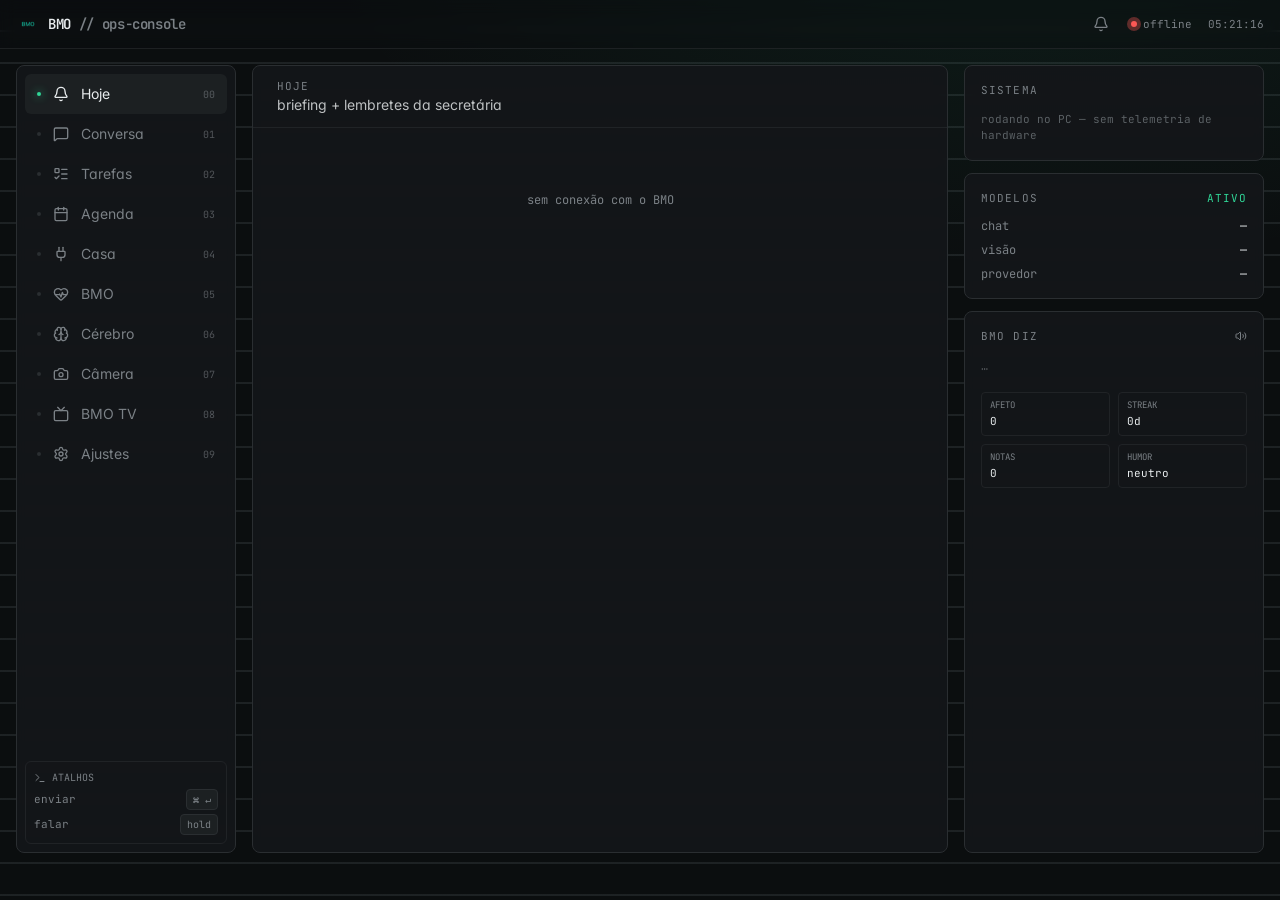
==== commit f9ebfe78: "secretária fase 1: lembretes proativos (briefing matinal + prazos + rotinas) + aba HOJE Backend: - s" ====
--- a/bmo_os/webui_dist/index.html
+++ b/bmo_os/webui_dist/index.html
@@ -12,8 +12,8 @@
       href="https://fonts.googleapis.com/css2?family=JetBrains+Mono:wght@400;500;600;700&family=Inter:wght@400;500;600;700&display=swap"
       rel="stylesheet"
     />
-    <script type="module" crossorigin src="./assets/index-Be5QMbTk.js"></script>
-    <link rel="stylesheet" crossorigin href="./assets/index-C9_TnFab.css">
+    <script type="module" crossorigin src="./assets/index-DbvkRg6W.js"></script>
+    <link rel="stylesheet" crossorigin href="./assets/index-COf3Gz3q.css">
   </head>
   <body>
     <div id="app"></div>
--- a/bmo_os/webui_dist/assets/index-COf3Gz3q.css
+++ b/bmo_os/webui_dist/assets/index-COf3Gz3q.css
@@ -0,0 +1,2 @@
+/*! tailwindcss v4.3.1 | MIT License | https://tailwindcss.com */
+@layer properties{@supports (((-webkit-hyphens:none)) and (not (margin-trim:inline))) or ((-moz-orient:inline) and (not (color:rgb(from red r g b)))){*,:before,:after,::backdrop{--tw-space-y-reverse:0;--tw-border-style:solid;--tw-leading:initial;--tw-font-weight:initial;--tw-tracking:initial;--tw-ordinal:initial;--tw-slashed-zero:initial;--tw-numeric-figure:initial;--tw-numeric-spacing:initial;--tw-numeric-fraction:initial;--tw-shadow:0 0 #0000;--tw-shadow-color:initial;--tw-shadow-alpha:100%;--tw-inset-shadow:0 0 #0000;--tw-inset-shadow-color:initial;--tw-inset-shadow-alpha:100%;--tw-ring-color:initial;--tw-ring-shadow:0 0 #0000;--tw-inset-ring-color:initial;--tw-inset-ring-shadow:0 0 #0000;--tw-ring-inset:initial;--tw-ring-offset-width:0px;--tw-ring-offset-color:#fff;--tw-ring-offset-shadow:0 0 #0000;--tw-backdrop-blur:initial;--tw-backdrop-brightness:initial;--tw-backdrop-contrast:initial;--tw-backdrop-grayscale:initial;--tw-backdrop-hue-rotate:initial;--tw-backdrop-invert:initial;--tw-backdrop-opacity:initial;--tw-backdrop-saturate:initial;--tw-backdrop-sepia:initial;--tw-duration:initial;--tw-ease:initial}}}@layer theme{:root,:host{--font-sans:"Inter", ui-sans-serif, system-ui, sans-serif;--font-mono:"JetBrains Mono", ui-monospace, SFMono-Regular, Menlo, monospace;--color-white:#fff;--spacing:.25rem;--container-md:28rem;--container-2xl:42rem;--container-3xl:48rem;--text-xs:.75rem;--text-xs--line-height:calc(1 / .75);--text-sm:.875rem;--text-sm--line-height:calc(1.25 / .875);--text-base:1rem;--text-base--line-height:calc(1.5 / 1);--text-lg:1.125rem;--text-lg--line-height:calc(1.75 / 1.125);--font-weight-medium:500;--font-weight-semibold:600;--font-weight-bold:700;--tracking-tight:-.025em;--tracking-wider:.05em;--tracking-widest:.1em;--leading-relaxed:1.625;--ease-out:cubic-bezier(0, 0, .2, 1);--animate-spin:spin 1s linear infinite;--default-transition-duration:.15s;--default-transition-timing-function:cubic-bezier(.4, 0, .2, 1);--default-font-family:"Inter", ui-sans-serif, system-ui, sans-serif;--default-mono-font-family:"JetBrains Mono", ui-monospace, SFMono-Regular, Menlo, monospace;--color-background:var(--background);--color-foreground:var(--foreground);--color-border:var(--border)}}@layer base{*,:after,:before,::backdrop{box-sizing:border-box;border:0 solid;margin:0;padding:0}::file-selector-button{box-sizing:border-box;border:0 solid;margin:0;padding:0}html,:host{-webkit-text-size-adjust:100%;tab-size:4;line-height:1.5;font-family:var(--default-font-family,ui-sans-serif, system-ui, sans-serif, "Apple Color Emoji", "Segoe UI Emoji", "Segoe UI Symbol", "Noto Color Emoji");font-feature-settings:var(--default-font-feature-settings,normal);font-variation-settings:var(--default-font-variation-settings,normal);-webkit-tap-highlight-color:transparent}hr{height:0;color:inherit;border-top-width:1px}abbr:where([title]){-webkit-text-decoration:underline dotted;text-decoration:underline dotted}h1,h2,h3,h4,h5,h6{font-size:inherit;font-weight:inherit}a{color:inherit;-webkit-text-decoration:inherit;-webkit-text-decoration:inherit;-webkit-text-decoration:inherit;-webkit-text-decoration:inherit;text-decoration:inherit}b,strong{font-weight:bolder}code,kbd,samp,pre{font-family:var(--default-mono-font-family,ui-monospace, SFMono-Regular, Menlo, Monaco, Consolas, "Liberation Mono", "Courier New", monospace);font-feature-settings:var(--default-mono-font-feature-settings,normal);font-variation-settings:var(--default-mono-font-variation-settings,normal);font-size:1em}small{font-size:80%}sub,sup{vertical-align:baseline;font-size:75%;line-height:0;position:relative}sub{bottom:-.25em}sup{top:-.5em}table{text-indent:0;border-color:inherit;border-collapse:collapse}:-moz-focusring{outline:auto}progress{vertical-align:baseline}summary{display:list-item}ol,ul,menu{list-style:none}img,svg,video,canvas,audio,iframe,embed,object{vertical-align:middle;display:block}img,video{max-width:100%;height:auto}button,input,select,optgroup,textarea{font:inherit;font-feature-settings:inherit;font-variation-settings:inherit;letter-spacing:inherit;color:inherit;opacity:1;background-color:#0000;border-radius:0}::file-selector-button{font:inherit;font-feature-settings:inherit;font-variation-settings:inherit;letter-spacing:inherit;color:inherit;opacity:1;background-color:#0000;border-radius:0}:where(select:is([multiple],[size])) optgroup{font-weight:bolder}:where(select:is([multiple],[size])) optgroup option{padding-inline-start:20px}::file-selector-button{margin-inline-end:4px}::placeholder{opacity:1}@supports (not ((-webkit-appearance:-apple-pay-button))) or (contain-intrinsic-size:1px){::placeholder{color:currentColor}@supports (color:color-mix(in lab, red, red)){::placeholder{color:color-mix(in oklab, currentcolor 50%, transparent)}}}textarea{resize:vertical}::-webkit-search-decoration{-webkit-appearance:none}::-webkit-date-and-time-value{min-height:1lh;text-align:inherit}::-webkit-datetime-edit{display:inline-flex}::-webkit-datetime-edit-fields-wrapper{padding:0}::-webkit-datetime-edit{padding-block:0}::-webkit-datetime-edit-year-field{padding-block:0}::-webkit-datetime-edit-month-field{padding-block:0}::-webkit-datetime-edit-day-field{padding-block:0}::-webkit-datetime-edit-hour-field{padding-block:0}::-webkit-datetime-edit-minute-field{padding-block:0}::-webkit-datetime-edit-second-field{padding-block:0}::-webkit-datetime-edit-millisecond-field{padding-block:0}::-webkit-datetime-edit-meridiem-field{padding-block:0}::-webkit-calendar-picker-indicator{line-height:1}:-moz-ui-invalid{box-shadow:none}button,input:where([type=button],[type=reset],[type=submit]){appearance:button}::file-selector-button{appearance:button}::-webkit-inner-spin-button{height:auto}::-webkit-outer-spin-button{height:auto}[hidden]:where(:not([hidden=until-found])){display:none!important}*{border-color:var(--color-border)}body{background-color:var(--color-background);color:var(--color-foreground);font-family:var(--font-sans);font-feature-settings:"ss01", "cv11";background-image:radial-gradient(1200px 600px at 80% -10%, var(--primary), transparent 60%), linear-gradient(transparent 95%, var(--line) 95%)}@supports (color:color-mix(in lab, red, red)){body{background-image:radial-gradient(1200px 600px at 80% -10%, color-mix(in oklab, var(--primary) 8%, transparent), transparent 60%), linear-gradient(transparent 95%, color-mix(in oklab, var(--line) 60%, transparent) 95%)}}body{background-size:auto,100% 32px}.font-mono,code,kbd,pre{font-family:var(--font-mono)}}@layer components;@layer utilities{.dot-pulse{position:relative}.dot-pulse:after{content:"";opacity:.35;background:currentColor;border-radius:9999px;animation:1.6s ease-out infinite dot-pulse;position:absolute;inset:-4px}.absolute{position:absolute}.relative{position:relative}.sticky{position:sticky}.inset-0{inset:0}.-top-0\.5{top:calc(var(--spacing) * -.5)}.-top-2{top:calc(var(--spacing) * -2)}.top-0\.5{top:calc(var(--spacing) * .5)}.top-3{top:calc(var(--spacing) * 3)}.top-4{top:calc(var(--spacing) * 4)}.-right-0\.5{right:calc(var(--spacing) * -.5)}.-right-2{right:calc(var(--spacing) * -2)}.right-3{right:calc(var(--spacing) * 3)}.left-0\.5{left:calc(var(--spacing) * .5)}.left-3{left:calc(var(--spacing) * 3)}.left-\[18px\]{left:18px}.mx-auto{margin-inline:auto}.my-2{margin-block:calc(var(--spacing) * 2)}.my-3{margin-block:calc(var(--spacing) * 3)}.mt-0\.5{margin-top:calc(var(--spacing) * .5)}.mt-1{margin-top:var(--spacing)}.mt-1\.5{margin-top:calc(var(--spacing) * 1.5)}.mt-2{margin-top:calc(var(--spacing) * 2)}.mt-3{margin-top:calc(var(--spacing) * 3)}.mt-4{margin-top:calc(var(--spacing) * 4)}.mt-auto{margin-top:auto}.mr-2{margin-right:calc(var(--spacing) * 2)}.mb-1{margin-bottom:var(--spacing)}.mb-2{margin-bottom:calc(var(--spacing) * 2)}.mb-3{margin-bottom:calc(var(--spacing) * 3)}.ml-5{margin-left:calc(var(--spacing) * 5)}.ml-auto{margin-left:auto}.flex{display:flex}.grid{display:grid}.hidden{display:none}.inline-block{display:inline-block}.inline-flex{display:inline-flex}.aspect-\[4\/3\]{aspect-ratio:4/3}.h-1{height:var(--spacing)}.h-1\.5{height:calc(var(--spacing) * 1.5)}.h-2{height:calc(var(--spacing) * 2)}.h-3{height:calc(var(--spacing) * 3)}.h-3\.5{height:calc(var(--spacing) * 3.5)}.h-4{height:calc(var(--spacing) * 4)}.h-5{height:calc(var(--spacing) * 5)}.h-7{height:calc(var(--spacing) * 7)}.h-8{height:calc(var(--spacing) * 8)}.h-10{height:calc(var(--spacing) * 10)}.h-12{height:calc(var(--spacing) * 12)}.h-20{height:calc(var(--spacing) * 20)}.h-\[calc\(100vh-7rem\)\]{height:calc(100vh - 7rem)}.h-full{height:100%}.h-px{height:1px}.min-h-0{min-height:0}.min-h-\[36px\]{min-height:36px}.min-h-\[320px\]{min-height:320px}.min-h-\[calc\(100vh-7rem\)\]{min-height:calc(100vh - 7rem)}.min-h-screen{min-height:100vh}.w-1{width:var(--spacing)}.w-1\.5{width:calc(var(--spacing) * 1.5)}.w-2{width:calc(var(--spacing) * 2)}.w-3{width:calc(var(--spacing) * 3)}.w-3\.5{width:calc(var(--spacing) * 3.5)}.w-4{width:calc(var(--spacing) * 4)}.w-5{width:calc(var(--spacing) * 5)}.w-7{width:calc(var(--spacing) * 7)}.w-8{width:calc(var(--spacing) * 8)}.w-9{width:calc(var(--spacing) * 9)}.w-10{width:calc(var(--spacing) * 10)}.w-16{width:calc(var(--spacing) * 16)}.w-28{width:calc(var(--spacing) * 28)}.w-\[58\%\]{width:58%}.w-full{width:100%}.max-w-2xl{max-width:var(--container-2xl)}.max-w-3xl{max-width:var(--container-3xl)}.max-w-\[58\%\]{max-width:58%}.max-w-\[1500px\]{max-width:1500px}.max-w-md{max-width:var(--container-md)}.min-w-0{min-width:0}.min-w-3\.5{min-width:calc(var(--spacing) * 3.5)}.min-w-4{min-width:calc(var(--spacing) * 4)}.flex-1{flex:1}.shrink-0{flex-shrink:0}.rotate-180{rotate:180deg}.animate-spin{animation:var(--animate-spin)}.resize-none{resize:none}.list-decimal{list-style-type:decimal}.list-disc{list-style-type:disc}.grid-cols-2{grid-template-columns:repeat(2,minmax(0,1fr))}.grid-cols-3{grid-template-columns:repeat(3,minmax(0,1fr))}.grid-cols-\[220px_1fr_300px\]{grid-template-columns:220px 1fr 300px}.flex-col{flex-direction:column}.flex-wrap{flex-wrap:wrap}.place-items-center{place-items:center}.items-baseline{align-items:baseline}.items-center{align-items:center}.items-end{align-items:flex-end}.items-start{align-items:flex-start}.justify-between{justify-content:space-between}.justify-center{justify-content:center}.gap-1{gap:var(--spacing)}.gap-1\.5{gap:calc(var(--spacing) * 1.5)}.gap-2{gap:calc(var(--spacing) * 2)}.gap-2\.5{gap:calc(var(--spacing) * 2.5)}.gap-3{gap:calc(var(--spacing) * 3)}.gap-4{gap:calc(var(--spacing) * 4)}.gap-5{gap:calc(var(--spacing) * 5)}.gap-6{gap:calc(var(--spacing) * 6)}:where(.space-y-1>:not(:last-child)){--tw-space-y-reverse:0;margin-block-start:calc(var(--spacing) * var(--tw-space-y-reverse));margin-block-end:calc(var(--spacing) * calc(1 - var(--tw-space-y-reverse)))}:where(.space-y-2>:not(:last-child)){--tw-space-y-reverse:0;margin-block-start:calc(calc(var(--spacing) * 2) * var(--tw-space-y-reverse));margin-block-end:calc(calc(var(--spacing) * 2) * calc(1 - var(--tw-space-y-reverse)))}:where(.space-y-3>:not(:last-child)){--tw-space-y-reverse:0;margin-block-start:calc(calc(var(--spacing) * 3) * var(--tw-space-y-reverse));margin-block-end:calc(calc(var(--spacing) * 3) * calc(1 - var(--tw-space-y-reverse)))}:where(.space-y-4>:not(:last-child)){--tw-space-y-reverse:0;margin-block-start:calc(calc(var(--spacing) * 4) * var(--tw-space-y-reverse));margin-block-end:calc(calc(var(--spacing) * 4) * calc(1 - var(--tw-space-y-reverse)))}.truncate{text-overflow:ellipsis;white-space:nowrap;overflow:hidden}.overflow-hidden{overflow:hidden}.overflow-x-auto{overflow-x:auto}.overflow-y-auto{overflow-y:auto}.surface-panel{background:var(--surface)}@supports (color:color-mix(in lab, red, red)){.surface-panel{background:color-mix(in oklab, var(--surface) 92%, transparent)}}.surface-panel{border:1px solid var(--line);border-radius:var(--radius);-webkit-backdrop-filter:blur(6px);backdrop-filter:blur(6px)}.rounded{border-radius:.25rem}.rounded-2xl{border-radius:calc(var(--radius) + 8px)}.rounded-full{border-radius:3.40282e38px}.rounded-lg{border-radius:var(--radius)}.rounded-md{border-radius:calc(var(--radius) - 2px)}.border{border-style:var(--tw-border-style);border-width:1px}.border-4{border-style:var(--tw-border-style);border-width:4px}.border-t{border-top-style:var(--tw-border-style);border-top-width:1px}.border-b{border-bottom-style:var(--tw-border-style);border-bottom-width:1px}.border-l-2{border-left-style:var(--tw-border-style);border-left-width:2px}.border-dashed{--tw-border-style:dashed;border-style:dashed}.border-destructive\/40{border-color:var(--destructive)}@supports (color:color-mix(in lab, red, red)){.border-destructive\/40{border-color:color-mix(in oklab, var(--destructive) 40%, transparent)}}.border-line,.border-line\/60{border-color:var(--line)}@supports (color:color-mix(in lab, red, red)){.border-line\/60{border-color:color-mix(in oklab, var(--line) 60%, transparent)}}.border-primary\/20{border-color:var(--primary)}@supports (color:color-mix(in lab, red, red)){.border-primary\/20{border-color:color-mix(in oklab, var(--primary) 20%, transparent)}}.border-primary\/40{border-color:var(--primary)}@supports (color:color-mix(in lab, red, red)){.border-primary\/40{border-color:color-mix(in oklab, var(--primary) 40%, transparent)}}.border-primary\/50{border-color:var(--primary)}@supports (color:color-mix(in lab, red, red)){.border-primary\/50{border-color:color-mix(in oklab, var(--primary) 50%, transparent)}}.bg-\[color\:var\(--surface-2\)\]{background-color:var(--surface-2)}.bg-background,.bg-background\/40{background-color:var(--background)}@supports (color:color-mix(in lab, red, red)){.bg-background\/40{background-color:color-mix(in oklab, var(--background) 40%, transparent)}}.bg-background\/60{background-color:var(--background)}@supports (color:color-mix(in lab, red, red)){.bg-background\/60{background-color:color-mix(in oklab, var(--background) 60%, transparent)}}.bg-background\/70{background-color:var(--background)}@supports (color:color-mix(in lab, red, red)){.bg-background\/70{background-color:color-mix(in oklab, var(--background) 70%, transparent)}}.bg-destructive,.bg-destructive\/15{background-color:var(--destructive)}@supports (color:color-mix(in lab, red, red)){.bg-destructive\/15{background-color:color-mix(in oklab, var(--destructive) 15%, transparent)}}.bg-line,.bg-line\/60{background-color:var(--line)}@supports (color:color-mix(in lab, red, red)){.bg-line\/60{background-color:color-mix(in oklab, var(--line) 60%, transparent)}}.bg-primary,.bg-primary\/5{background-color:var(--primary)}@supports (color:color-mix(in lab, red, red)){.bg-primary\/5{background-color:color-mix(in oklab, var(--primary) 5%, transparent)}}.bg-primary\/10{background-color:var(--primary)}@supports (color:color-mix(in lab, red, red)){.bg-primary\/10{background-color:color-mix(in oklab, var(--primary) 10%, transparent)}}.bg-primary\/20{background-color:var(--primary)}@supports (color:color-mix(in lab, red, red)){.bg-primary\/20{background-color:color-mix(in oklab, var(--primary) 20%, transparent)}}.bg-surface{background-color:var(--surface)}.bg-surface-2,.bg-surface-2\/20{background-color:var(--surface-2)}@supports (color:color-mix(in lab, red, red)){.bg-surface-2\/20{background-color:color-mix(in oklab, var(--surface-2) 20%, transparent)}}.bg-surface-2\/30{background-color:var(--surface-2)}@supports (color:color-mix(in lab, red, red)){.bg-surface-2\/30{background-color:color-mix(in oklab, var(--surface-2) 30%, transparent)}}.bg-surface-2\/40{background-color:var(--surface-2)}@supports (color:color-mix(in lab, red, red)){.bg-surface-2\/40{background-color:color-mix(in oklab, var(--surface-2) 40%, transparent)}}.bg-surface-2\/50{background-color:var(--surface-2)}@supports (color:color-mix(in lab, red, red)){.bg-surface-2\/50{background-color:color-mix(in oklab, var(--surface-2) 50%, transparent)}}.bg-surface-2\/60{background-color:var(--surface-2)}@supports (color:color-mix(in lab, red, red)){.bg-surface-2\/60{background-color:color-mix(in oklab, var(--surface-2) 60%, transparent)}}.bg-surface\/40{background-color:var(--surface)}@supports (color:color-mix(in lab, red, red)){.bg-surface\/40{background-color:color-mix(in oklab, var(--surface) 40%, transparent)}}.bg-transparent{background-color:#0000}.object-contain{object-fit:contain}.p-1{padding:var(--spacing)}.p-1\.5{padding:calc(var(--spacing) * 1.5)}.p-2{padding:calc(var(--spacing) * 2)}.p-3{padding:calc(var(--spacing) * 3)}.p-4{padding:calc(var(--spacing) * 4)}.p-6{padding:calc(var(--spacing) * 6)}.p-8{padding:calc(var(--spacing) * 8)}.p-10{padding:calc(var(--spacing) * 10)}.px-0\.5{padding-inline:calc(var(--spacing) * .5)}.px-1{padding-inline:var(--spacing)}.px-1\.5{padding-inline:calc(var(--spacing) * 1.5)}.px-2{padding-inline:calc(var(--spacing) * 2)}.px-3{padding-inline:calc(var(--spacing) * 3)}.px-4{padding-inline:calc(var(--spacing) * 4)}.px-6{padding-inline:calc(var(--spacing) * 6)}.py-0\.5{padding-block:calc(var(--spacing) * .5)}.py-1{padding-block:var(--spacing)}.py-1\.5{padding-block:calc(var(--spacing) * 1.5)}.py-2{padding-block:calc(var(--spacing) * 2)}.py-2\.5{padding-block:calc(var(--spacing) * 2.5)}.py-3{padding-block:calc(var(--spacing) * 3)}.py-4{padding-block:calc(var(--spacing) * 4)}.py-5{padding-block:calc(var(--spacing) * 5)}.pb-1{padding-bottom:var(--spacing)}.pb-3{padding-bottom:calc(var(--spacing) * 3)}.pb-4{padding-bottom:calc(var(--spacing) * 4)}.pl-3{padding-left:calc(var(--spacing) * 3)}.text-center{text-align:center}.text-left{text-align:left}.text-right{text-align:right}.font-mono{font-family:JetBrains Mono,ui-monospace,SFMono-Regular,Menlo,monospace}.text-base{font-size:var(--text-base);line-height:var(--tw-leading,var(--text-base--line-height))}.text-lg{font-size:var(--text-lg);line-height:var(--tw-leading,var(--text-lg--line-height))}.text-sm{font-size:var(--text-sm);line-height:var(--tw-leading,var(--text-sm--line-height))}.text-xs{font-size:var(--text-xs);line-height:var(--tw-leading,var(--text-xs--line-height))}.text-\[0\.85em\]{font-size:.85em}.text-\[8px\]{font-size:8px}.text-\[9px\]{font-size:9px}.text-\[10px\]{font-size:10px}.text-\[11px\]{font-size:11px}.text-\[12px\]{font-size:12px}.text-\[13px\]{font-size:13px}.text-\[14px\]{font-size:14px}.leading-relaxed{--tw-leading:var(--leading-relaxed);line-height:var(--leading-relaxed)}.font-bold{--tw-font-weight:var(--font-weight-bold);font-weight:var(--font-weight-bold)}.font-medium{--tw-font-weight:var(--font-weight-medium);font-weight:var(--font-weight-medium)}.font-semibold{--tw-font-weight:var(--font-weight-semibold);font-weight:var(--font-weight-semibold)}.tracking-tight{--tw-tracking:var(--tracking-tight);letter-spacing:var(--tracking-tight)}.tracking-wider{--tw-tracking:var(--tracking-wider);letter-spacing:var(--tracking-wider)}.tracking-widest{--tw-tracking:var(--tracking-widest);letter-spacing:var(--tracking-widest)}.whitespace-pre-wrap{white-space:pre-wrap}.text-\[var\(--accent-amber\)\],.text-accent-amber{color:var(--accent-amber)}.text-destructive{color:var(--destructive)}.text-foreground,.text-foreground\/70{color:var(--foreground)}@supports (color:color-mix(in lab, red, red)){.text-foreground\/70{color:color-mix(in oklab, var(--foreground) 70%, transparent)}}.text-foreground\/80{color:var(--foreground)}@supports (color:color-mix(in lab, red, red)){.text-foreground\/80{color:color-mix(in oklab, var(--foreground) 80%, transparent)}}.text-foreground\/85{color:var(--foreground)}@supports (color:color-mix(in lab, red, red)){.text-foreground\/85{color:color-mix(in oklab, var(--foreground) 85%, transparent)}}.text-foreground\/90{color:var(--foreground)}@supports (color:color-mix(in lab, red, red)){.text-foreground\/90{color:color-mix(in oklab, var(--foreground) 90%, transparent)}}.text-muted-foreground,.text-muted-foreground\/60{color:var(--muted-foreground)}@supports (color:color-mix(in lab, red, red)){.text-muted-foreground\/60{color:color-mix(in oklab, var(--muted-foreground) 60%, transparent)}}.text-muted-foreground\/70{color:var(--muted-foreground)}@supports (color:color-mix(in lab, red, red)){.text-muted-foreground\/70{color:color-mix(in oklab, var(--muted-foreground) 70%, transparent)}}.text-primary{color:var(--primary)}.text-primary-foreground{color:var(--primary-foreground)}.text-primary\/70{color:var(--primary)}@supports (color:color-mix(in lab, red, red)){.text-primary\/70{color:color-mix(in oklab, var(--primary) 70%, transparent)}}.text-primary\/80{color:var(--primary)}@supports (color:color-mix(in lab, red, red)){.text-primary\/80{color:color-mix(in oklab, var(--primary) 80%, transparent)}}.text-primary\/90{color:var(--primary)}@supports (color:color-mix(in lab, red, red)){.text-primary\/90{color:color-mix(in oklab, var(--primary) 90%, transparent)}}.text-white{color:var(--color-white)}.uppercase{text-transform:uppercase}.italic{font-style:italic}.tabular-nums{--tw-numeric-spacing:tabular-nums;font-variant-numeric:var(--tw-ordinal,) var(--tw-slashed-zero,) var(--tw-numeric-figure,) var(--tw-numeric-spacing,) var(--tw-numeric-fraction,)}.underline{text-decoration-line:underline}.underline-offset-2{text-underline-offset:2px}.opacity-0{opacity:0}.opacity-50{opacity:.5}.opacity-60{opacity:.6}.opacity-90{opacity:.9}.shadow-\[0_0_8px_var\(--primary\)\]{--tw-shadow:0 0 8px var(--tw-shadow-color,var(--primary));box-shadow:var(--tw-inset-shadow), var(--tw-inset-ring-shadow), var(--tw-ring-offset-shadow), var(--tw-ring-shadow), var(--tw-shadow)}.shadow-\[inset_0_0_40px_rgba\(0\,0\,0\,0\.4\)\]{--tw-shadow:inset 0 0 40px var(--tw-shadow-color,#0006);box-shadow:var(--tw-inset-shadow), var(--tw-inset-ring-shadow), var(--tw-ring-offset-shadow), var(--tw-ring-shadow), var(--tw-shadow)}.backdrop-blur{--tw-backdrop-blur:blur(8px);-webkit-backdrop-filter:var(--tw-backdrop-blur,) var(--tw-backdrop-brightness,) var(--tw-backdrop-contrast,) var(--tw-backdrop-grayscale,) var(--tw-backdrop-hue-rotate,) var(--tw-backdrop-invert,) var(--tw-backdrop-opacity,) var(--tw-backdrop-saturate,) var(--tw-backdrop-sepia,);backdrop-filter:var(--tw-backdrop-blur,) var(--tw-backdrop-brightness,) var(--tw-backdrop-contrast,) var(--tw-backdrop-grayscale,) var(--tw-backdrop-hue-rotate,) var(--tw-backdrop-invert,) var(--tw-backdrop-opacity,) var(--tw-backdrop-saturate,) var(--tw-backdrop-sepia,)}.transition{transition-property:color,background-color,border-color,outline-color,text-decoration-color,fill,stroke,--tw-gradient-from,--tw-gradient-via,--tw-gradient-to,opacity,box-shadow,transform,translate,scale,rotate,filter,-webkit-backdrop-filter,backdrop-filter,display,content-visibility,overlay,pointer-events;transition-timing-function:var(--tw-ease,var(--default-transition-timing-function));transition-duration:var(--tw-duration,var(--default-transition-duration))}.transition-\[grid-template-rows\]{transition-property:grid-template-rows;transition-timing-function:var(--tw-ease,var(--default-transition-timing-function));transition-duration:var(--tw-duration,var(--default-transition-duration))}.transition-all{transition-property:all;transition-timing-function:var(--tw-ease,var(--default-transition-timing-function));transition-duration:var(--tw-duration,var(--default-transition-duration))}.transition-colors{transition-property:color,background-color,border-color,outline-color,text-decoration-color,fill,stroke,--tw-gradient-from,--tw-gradient-via,--tw-gradient-to;transition-timing-function:var(--tw-ease,var(--default-transition-timing-function));transition-duration:var(--tw-duration,var(--default-transition-duration))}.transition-opacity{transition-property:opacity;transition-timing-function:var(--tw-ease,var(--default-transition-timing-function));transition-duration:var(--tw-duration,var(--default-transition-duration))}.transition-transform{transition-property:transform,translate,scale,rotate;transition-timing-function:var(--tw-ease,var(--default-transition-timing-function));transition-duration:var(--tw-duration,var(--default-transition-duration))}.duration-300{--tw-duration:.3s;transition-duration:.3s}.ease-out{--tw-ease:var(--ease-out);transition-timing-function:var(--ease-out)}@media (hover:hover){.group-hover\:opacity-100:is(:where(.group):hover *){opacity:1}}.placeholder\:text-muted-foreground\/60::placeholder{color:var(--muted-foreground)}@supports (color:color-mix(in lab, red, red)){.placeholder\:text-muted-foreground\/60::placeholder{color:color-mix(in oklab, var(--muted-foreground) 60%, transparent)}}.focus-within\:border-primary\/60:focus-within{border-color:var(--primary)}@supports (color:color-mix(in lab, red, red)){.focus-within\:border-primary\/60:focus-within{border-color:color-mix(in oklab, var(--primary) 60%, transparent)}}@media (hover:hover){.hover\:border-destructive\/60:hover{border-color:var(--destructive)}@supports (color:color-mix(in lab, red, red)){.hover\:border-destructive\/60:hover{border-color:color-mix(in oklab, var(--destructive) 60%, transparent)}}.hover\:border-primary\/60:hover{border-color:var(--primary)}@supports (color:color-mix(in lab, red, red)){.hover\:border-primary\/60:hover{border-color:color-mix(in oklab, var(--primary) 60%, transparent)}}.hover\:bg-destructive\/10:hover{background-color:var(--destructive)}@supports (color:color-mix(in lab, red, red)){.hover\:bg-destructive\/10:hover{background-color:color-mix(in oklab, var(--destructive) 10%, transparent)}}.hover\:bg-surface:hover{background-color:var(--surface)}.hover\:bg-surface-2:hover,.hover\:bg-surface-2\/60:hover{background-color:var(--surface-2)}@supports (color:color-mix(in lab, red, red)){.hover\:bg-surface-2\/60:hover{background-color:color-mix(in oklab, var(--surface-2) 60%, transparent)}}.hover\:bg-surface-2\/70:hover{background-color:var(--surface-2)}@supports (color:color-mix(in lab, red, red)){.hover\:bg-surface-2\/70:hover{background-color:color-mix(in oklab, var(--surface-2) 70%, transparent)}}.hover\:text-destructive:hover{color:var(--destructive)}.hover\:text-foreground:hover{color:var(--foreground)}.hover\:text-primary:hover{color:var(--primary)}.hover\:opacity-90:hover{opacity:.9}}.focus\:border-primary\/60:focus{border-color:var(--primary)}@supports (color:color-mix(in lab, red, red)){.focus\:border-primary\/60:focus{border-color:color-mix(in oklab, var(--primary) 60%, transparent)}}.focus\:outline-none:focus{--tw-outline-style:none;outline-style:none}.disabled\:cursor-not-allowed:disabled{cursor:not-allowed}.disabled\:opacity-20:disabled{opacity:.2}.disabled\:opacity-40:disabled{opacity:.4}.disabled\:opacity-50:disabled{opacity:.5}@supports ((-webkit-backdrop-filter:var(--tw)) or (backdrop-filter:var(--tw))){.supports-\[backdrop-filter\]\:bg-background\/40{background-color:var(--background)}@supports (color:color-mix(in lab, red, red)){.supports-\[backdrop-filter\]\:bg-background\/40{background-color:color-mix(in oklab, var(--background) 40%, transparent)}}}@media not all and (width>=1200px){.max-\[1200px\]\:hidden{display:none}.max-\[1200px\]\:grid-cols-\[64px_1fr\]{grid-template-columns:64px 1fr}.max-\[1200px\]\:gap-3{gap:calc(var(--spacing) * 3)}}@media not all and (width>=900px){.max-\[900px\]\:grid-cols-1{grid-template-columns:repeat(1,minmax(0,1fr))}}@media not all and (width>=760px){.max-\[760px\]\:static{position:static}.max-\[760px\]\:h-auto{height:auto}.max-\[760px\]\:grid-cols-1{grid-template-columns:repeat(1,minmax(0,1fr))}.max-\[760px\]\:flex-row{flex-direction:row}.max-\[760px\]\:overflow-x-auto{overflow-x:auto}}@media not all and (width>=700px){.max-\[700px\]\:grid-cols-1{grid-template-columns:repeat(1,minmax(0,1fr))}}@media (width>=40rem){.sm\:inline-flex{display:inline-flex}}@media (width>=64rem){.lg\:flex{display:flex}}}:root{--radius:.5rem;--background:oklch(16% .005 240);--foreground:oklch(94% .005 240);--surface:oklch(20% .006 240);--surface-2:oklch(24% .007 240);--line:oklch(30% .008 240);--card:var(--surface);--card-foreground:var(--foreground);--popover:var(--surface-2);--popover-foreground:var(--foreground);--primary:oklch(78% .16 162);--primary-foreground:oklch(16% .02 162);--accent-mint:oklch(78% .16 162);--accent-amber:oklch(82% .14 75);--accent-red:oklch(68% .2 25);--secondary:var(--surface-2);--secondary-foreground:var(--foreground);--muted:var(--surface-2);--muted-foreground:oklch(60% .01 240);--accent:var(--surface-2);--accent-foreground:var(--foreground);--destructive:var(--accent-red);--destructive-foreground:oklch(98% 0 0);--border:var(--line);--input:var(--line);--ring:var(--primary);--chart-1:var(--accent-mint);--chart-2:var(--accent-amber);--chart-3:oklch(65% .18 250);--chart-4:var(--accent-red);--chart-5:oklch(72% .1 200);--sidebar:oklch(13% .005 240);--sidebar-foreground:var(--foreground);--sidebar-primary:var(--primary);--sidebar-primary-foreground:var(--primary-foreground);--sidebar-accent:var(--surface-2);--sidebar-accent-foreground:var(--foreground);--sidebar-border:var(--line);--sidebar-ring:var(--ring)}@keyframes dot-pulse{0%{opacity:.5;transform:scale(.6)}to{opacity:0;transform:scale(1.8)}}@keyframes caret-blink{0%,49%{opacity:1}50%,to{opacity:0}}.caret:after{content:"▍";color:var(--primary);margin-left:2px;animation:1s step-end infinite caret-blink}::-webkit-scrollbar{width:10px;height:10px}::-webkit-scrollbar-track{background:0 0}::-webkit-scrollbar-thumb{background:var(--line)}@supports (color:color-mix(in lab, red, red)){::-webkit-scrollbar-thumb{background:color-mix(in oklab, var(--line) 80%, transparent)}}::-webkit-scrollbar-thumb{background-clip:padding-box;border:2px solid #0000;border-radius:8px}::-webkit-scrollbar-thumb:hover{background:var(--primary)}@supports (color:color-mix(in lab, red, red)){::-webkit-scrollbar-thumb:hover{background:color-mix(in oklab, var(--primary) 40%, var(--line))}}::-webkit-scrollbar-thumb:hover{background-clip:padding-box;border:2px solid #0000}@property --tw-space-y-reverse{syntax:"*";inherits:false;initial-value:0}@property --tw-border-style{syntax:"*";inherits:false;initial-value:solid}@property --tw-leading{syntax:"*";inherits:false}@property --tw-font-weight{syntax:"*";inherits:false}@property --tw-tracking{syntax:"*";inherits:false}@property --tw-ordinal{syntax:"*";inherits:false}@property --tw-slashed-zero{syntax:"*";inherits:false}@property --tw-numeric-figure{syntax:"*";inherits:false}@property --tw-numeric-spacing{syntax:"*";inherits:false}@property --tw-numeric-fraction{syntax:"*";inherits:false}@property --tw-shadow{syntax:"*";inherits:false;initial-value:0 0 #0000}@property --tw-shadow-color{syntax:"*";inherits:false}@property --tw-shadow-alpha{syntax:"<percentage>";inherits:false;initial-value:100%}@property --tw-inset-shadow{syntax:"*";inherits:false;initial-value:0 0 #0000}@property --tw-inset-shadow-color{syntax:"*";inherits:false}@property --tw-inset-shadow-alpha{syntax:"<percentage>";inherits:false;initial-value:100%}@property --tw-ring-color{syntax:"*";inherits:false}@property --tw-ring-shadow{syntax:"*";inherits:false;initial-value:0 0 #0000}@property --tw-inset-ring-color{syntax:"*";inherits:false}@property --tw-inset-ring-shadow{syntax:"*";inherits:false;initial-value:0 0 #0000}@property --tw-ring-inset{syntax:"*";inherits:false}@property --tw-ring-offset-width{syntax:"<length>";inherits:false;initial-value:0}@property --tw-ring-offset-color{syntax:"*";inherits:false;initial-value:#fff}@property --tw-ring-offset-shadow{syntax:"*";inherits:false;initial-value:0 0 #0000}@property --tw-backdrop-blur{syntax:"*";inherits:false}@property --tw-backdrop-brightness{syntax:"*";inherits:false}@property --tw-backdrop-contrast{syntax:"*";inherits:false}@property --tw-backdrop-grayscale{syntax:"*";inherits:false}@property --tw-backdrop-hue-rotate{syntax:"*";inherits:false}@property --tw-backdrop-invert{syntax:"*";inherits:false}@property --tw-backdrop-opacity{syntax:"*";inherits:false}@property --tw-backdrop-saturate{syntax:"*";inherits:false}@property --tw-backdrop-sepia{syntax:"*";inherits:false}@property --tw-duration{syntax:"*";inherits:false}@property --tw-ease{syntax:"*";inherits:false}@keyframes spin{to{transform:rotate(360deg)}}
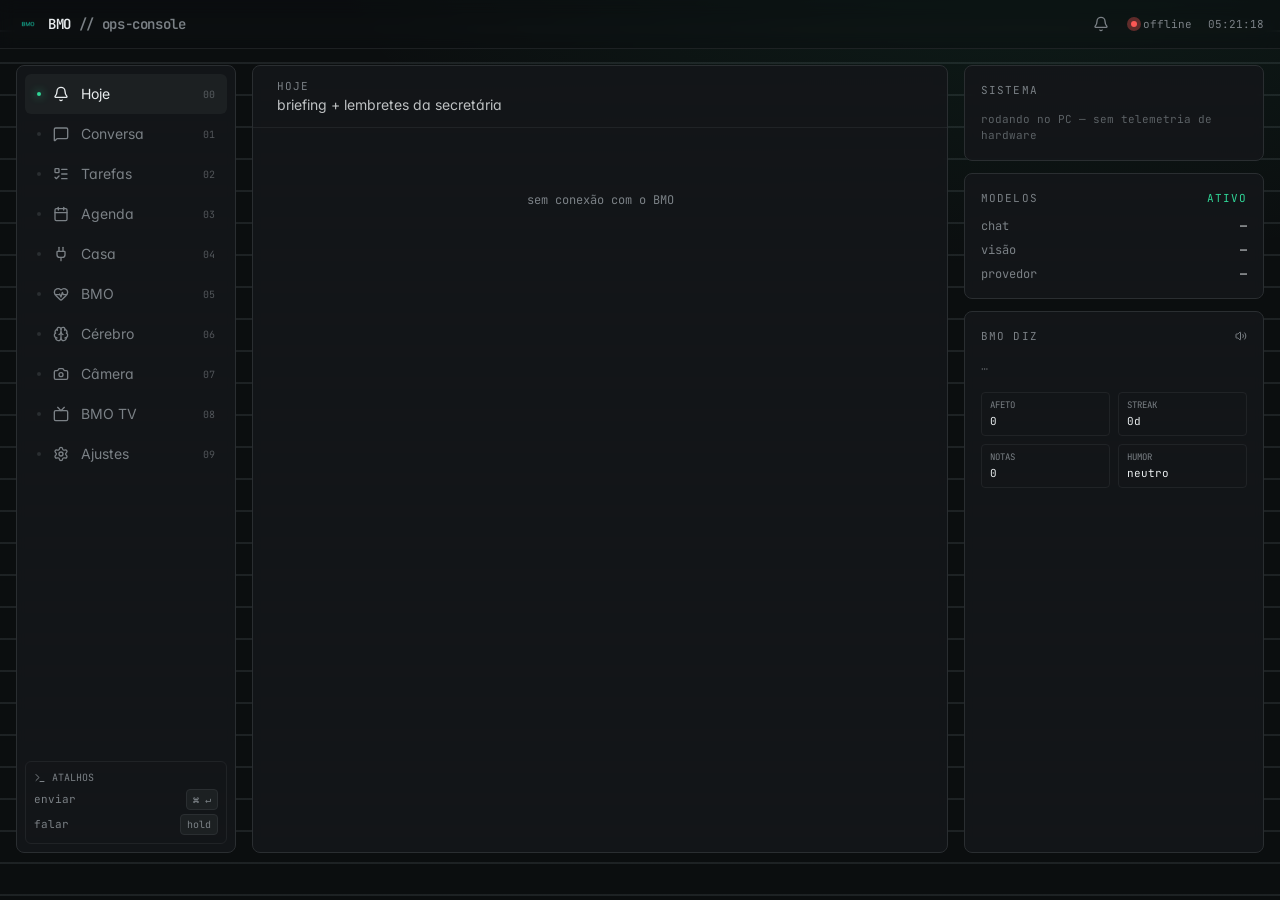
==== commit 1893947d: "agenda: criar evento (calendar.events) + tool de evento no chat + form no painel - gcalendar.create_" ====
--- a/bmo_os/webui_dist/index.html
+++ b/bmo_os/webui_dist/index.html
@@ -12,8 +12,8 @@
       href="https://fonts.googleapis.com/css2?family=JetBrains+Mono:wght@400;500;600;700&family=Inter:wght@400;500;600;700&display=swap"
       rel="stylesheet"
     />
-    <script type="module" crossorigin src="./assets/index-DbvkRg6W.js"></script>
-    <link rel="stylesheet" crossorigin href="./assets/index-COf3Gz3q.css">
+    <script type="module" crossorigin src="./assets/index-COVrzVT3.js"></script>
+    <link rel="stylesheet" crossorigin href="./assets/index-D0-BLL_I.css">
   </head>
   <body>
     <div id="app"></div>
--- a/bmo_os/webui_dist/assets/index-D0-BLL_I.css
+++ b/bmo_os/webui_dist/assets/index-D0-BLL_I.css
@@ -0,0 +1,2 @@
+/*! tailwindcss v4.3.1 | MIT License | https://tailwindcss.com */
+@layer properties{@supports (((-webkit-hyphens:none)) and (not (margin-trim:inline))) or ((-moz-orient:inline) and (not (color:rgb(from red r g b)))){*,:before,:after,::backdrop{--tw-space-y-reverse:0;--tw-border-style:solid;--tw-leading:initial;--tw-font-weight:initial;--tw-tracking:initial;--tw-ordinal:initial;--tw-slashed-zero:initial;--tw-numeric-figure:initial;--tw-numeric-spacing:initial;--tw-numeric-fraction:initial;--tw-shadow:0 0 #0000;--tw-shadow-color:initial;--tw-shadow-alpha:100%;--tw-inset-shadow:0 0 #0000;--tw-inset-shadow-color:initial;--tw-inset-shadow-alpha:100%;--tw-ring-color:initial;--tw-ring-shadow:0 0 #0000;--tw-inset-ring-color:initial;--tw-inset-ring-shadow:0 0 #0000;--tw-ring-inset:initial;--tw-ring-offset-width:0px;--tw-ring-offset-color:#fff;--tw-ring-offset-shadow:0 0 #0000;--tw-backdrop-blur:initial;--tw-backdrop-brightness:initial;--tw-backdrop-contrast:initial;--tw-backdrop-grayscale:initial;--tw-backdrop-hue-rotate:initial;--tw-backdrop-invert:initial;--tw-backdrop-opacity:initial;--tw-backdrop-saturate:initial;--tw-backdrop-sepia:initial;--tw-duration:initial;--tw-ease:initial}}}@layer theme{:root,:host{--font-sans:"Inter", ui-sans-serif, system-ui, sans-serif;--font-mono:"JetBrains Mono", ui-monospace, SFMono-Regular, Menlo, monospace;--color-white:#fff;--spacing:.25rem;--container-md:28rem;--container-2xl:42rem;--container-3xl:48rem;--text-xs:.75rem;--text-xs--line-height:calc(1 / .75);--text-sm:.875rem;--text-sm--line-height:calc(1.25 / .875);--text-base:1rem;--text-base--line-height:calc(1.5 / 1);--text-lg:1.125rem;--text-lg--line-height:calc(1.75 / 1.125);--font-weight-medium:500;--font-weight-semibold:600;--font-weight-bold:700;--tracking-tight:-.025em;--tracking-wider:.05em;--tracking-widest:.1em;--leading-relaxed:1.625;--ease-out:cubic-bezier(0, 0, .2, 1);--animate-spin:spin 1s linear infinite;--default-transition-duration:.15s;--default-transition-timing-function:cubic-bezier(.4, 0, .2, 1);--default-font-family:"Inter", ui-sans-serif, system-ui, sans-serif;--default-mono-font-family:"JetBrains Mono", ui-monospace, SFMono-Regular, Menlo, monospace;--color-background:var(--background);--color-foreground:var(--foreground);--color-border:var(--border)}}@layer base{*,:after,:before,::backdrop{box-sizing:border-box;border:0 solid;margin:0;padding:0}::file-selector-button{box-sizing:border-box;border:0 solid;margin:0;padding:0}html,:host{-webkit-text-size-adjust:100%;tab-size:4;line-height:1.5;font-family:var(--default-font-family,ui-sans-serif, system-ui, sans-serif, "Apple Color Emoji", "Segoe UI Emoji", "Segoe UI Symbol", "Noto Color Emoji");font-feature-settings:var(--default-font-feature-settings,normal);font-variation-settings:var(--default-font-variation-settings,normal);-webkit-tap-highlight-color:transparent}hr{height:0;color:inherit;border-top-width:1px}abbr:where([title]){-webkit-text-decoration:underline dotted;text-decoration:underline dotted}h1,h2,h3,h4,h5,h6{font-size:inherit;font-weight:inherit}a{color:inherit;-webkit-text-decoration:inherit;-webkit-text-decoration:inherit;-webkit-text-decoration:inherit;-webkit-text-decoration:inherit;text-decoration:inherit}b,strong{font-weight:bolder}code,kbd,samp,pre{font-family:var(--default-mono-font-family,ui-monospace, SFMono-Regular, Menlo, Monaco, Consolas, "Liberation Mono", "Courier New", monospace);font-feature-settings:var(--default-mono-font-feature-settings,normal);font-variation-settings:var(--default-mono-font-variation-settings,normal);font-size:1em}small{font-size:80%}sub,sup{vertical-align:baseline;font-size:75%;line-height:0;position:relative}sub{bottom:-.25em}sup{top:-.5em}table{text-indent:0;border-color:inherit;border-collapse:collapse}:-moz-focusring{outline:auto}progress{vertical-align:baseline}summary{display:list-item}ol,ul,menu{list-style:none}img,svg,video,canvas,audio,iframe,embed,object{vertical-align:middle;display:block}img,video{max-width:100%;height:auto}button,input,select,optgroup,textarea{font:inherit;font-feature-settings:inherit;font-variation-settings:inherit;letter-spacing:inherit;color:inherit;opacity:1;background-color:#0000;border-radius:0}::file-selector-button{font:inherit;font-feature-settings:inherit;font-variation-settings:inherit;letter-spacing:inherit;color:inherit;opacity:1;background-color:#0000;border-radius:0}:where(select:is([multiple],[size])) optgroup{font-weight:bolder}:where(select:is([multiple],[size])) optgroup option{padding-inline-start:20px}::file-selector-button{margin-inline-end:4px}::placeholder{opacity:1}@supports (not ((-webkit-appearance:-apple-pay-button))) or (contain-intrinsic-size:1px){::placeholder{color:currentColor}@supports (color:color-mix(in lab, red, red)){::placeholder{color:color-mix(in oklab, currentcolor 50%, transparent)}}}textarea{resize:vertical}::-webkit-search-decoration{-webkit-appearance:none}::-webkit-date-and-time-value{min-height:1lh;text-align:inherit}::-webkit-datetime-edit{display:inline-flex}::-webkit-datetime-edit-fields-wrapper{padding:0}::-webkit-datetime-edit{padding-block:0}::-webkit-datetime-edit-year-field{padding-block:0}::-webkit-datetime-edit-month-field{padding-block:0}::-webkit-datetime-edit-day-field{padding-block:0}::-webkit-datetime-edit-hour-field{padding-block:0}::-webkit-datetime-edit-minute-field{padding-block:0}::-webkit-datetime-edit-second-field{padding-block:0}::-webkit-datetime-edit-millisecond-field{padding-block:0}::-webkit-datetime-edit-meridiem-field{padding-block:0}::-webkit-calendar-picker-indicator{line-height:1}:-moz-ui-invalid{box-shadow:none}button,input:where([type=button],[type=reset],[type=submit]){appearance:button}::file-selector-button{appearance:button}::-webkit-inner-spin-button{height:auto}::-webkit-outer-spin-button{height:auto}[hidden]:where(:not([hidden=until-found])){display:none!important}*{border-color:var(--color-border)}body{background-color:var(--color-background);color:var(--color-foreground);font-family:var(--font-sans);font-feature-settings:"ss01", "cv11";background-image:radial-gradient(1200px 600px at 80% -10%, var(--primary), transparent 60%), linear-gradient(transparent 95%, var(--line) 95%)}@supports (color:color-mix(in lab, red, red)){body{background-image:radial-gradient(1200px 600px at 80% -10%, color-mix(in oklab, var(--primary) 8%, transparent), transparent 60%), linear-gradient(transparent 95%, color-mix(in oklab, var(--line) 60%, transparent) 95%)}}body{background-size:auto,100% 32px}.font-mono,code,kbd,pre{font-family:var(--font-mono)}}@layer components;@layer utilities{.dot-pulse{position:relative}.dot-pulse:after{content:"";opacity:.35;background:currentColor;border-radius:9999px;animation:1.6s ease-out infinite dot-pulse;position:absolute;inset:-4px}.absolute{position:absolute}.relative{position:relative}.sticky{position:sticky}.inset-0{inset:0}.-top-0\.5{top:calc(var(--spacing) * -.5)}.-top-2{top:calc(var(--spacing) * -2)}.top-0\.5{top:calc(var(--spacing) * .5)}.top-3{top:calc(var(--spacing) * 3)}.top-4{top:calc(var(--spacing) * 4)}.-right-0\.5{right:calc(var(--spacing) * -.5)}.-right-2{right:calc(var(--spacing) * -2)}.right-3{right:calc(var(--spacing) * 3)}.left-0\.5{left:calc(var(--spacing) * .5)}.left-3{left:calc(var(--spacing) * 3)}.left-\[18px\]{left:18px}.mx-auto{margin-inline:auto}.my-2{margin-block:calc(var(--spacing) * 2)}.my-3{margin-block:calc(var(--spacing) * 3)}.mt-0\.5{margin-top:calc(var(--spacing) * .5)}.mt-1{margin-top:var(--spacing)}.mt-1\.5{margin-top:calc(var(--spacing) * 1.5)}.mt-2{margin-top:calc(var(--spacing) * 2)}.mt-3{margin-top:calc(var(--spacing) * 3)}.mt-4{margin-top:calc(var(--spacing) * 4)}.mt-auto{margin-top:auto}.mr-2{margin-right:calc(var(--spacing) * 2)}.mb-1{margin-bottom:var(--spacing)}.mb-2{margin-bottom:calc(var(--spacing) * 2)}.mb-3{margin-bottom:calc(var(--spacing) * 3)}.ml-5{margin-left:calc(var(--spacing) * 5)}.ml-auto{margin-left:auto}.flex{display:flex}.grid{display:grid}.hidden{display:none}.inline-block{display:inline-block}.inline-flex{display:inline-flex}.aspect-\[4\/3\]{aspect-ratio:4/3}.h-1{height:var(--spacing)}.h-1\.5{height:calc(var(--spacing) * 1.5)}.h-2{height:calc(var(--spacing) * 2)}.h-3{height:calc(var(--spacing) * 3)}.h-3\.5{height:calc(var(--spacing) * 3.5)}.h-4{height:calc(var(--spacing) * 4)}.h-5{height:calc(var(--spacing) * 5)}.h-7{height:calc(var(--spacing) * 7)}.h-8{height:calc(var(--spacing) * 8)}.h-10{height:calc(var(--spacing) * 10)}.h-12{height:calc(var(--spacing) * 12)}.h-20{height:calc(var(--spacing) * 20)}.h-\[calc\(100vh-7rem\)\]{height:calc(100vh - 7rem)}.h-full{height:100%}.h-px{height:1px}.min-h-0{min-height:0}.min-h-\[36px\]{min-height:36px}.min-h-\[320px\]{min-height:320px}.min-h-\[calc\(100vh-7rem\)\]{min-height:calc(100vh - 7rem)}.min-h-screen{min-height:100vh}.w-1{width:var(--spacing)}.w-1\.5{width:calc(var(--spacing) * 1.5)}.w-2{width:calc(var(--spacing) * 2)}.w-3{width:calc(var(--spacing) * 3)}.w-3\.5{width:calc(var(--spacing) * 3.5)}.w-4{width:calc(var(--spacing) * 4)}.w-5{width:calc(var(--spacing) * 5)}.w-7{width:calc(var(--spacing) * 7)}.w-8{width:calc(var(--spacing) * 8)}.w-9{width:calc(var(--spacing) * 9)}.w-10{width:calc(var(--spacing) * 10)}.w-16{width:calc(var(--spacing) * 16)}.w-28{width:calc(var(--spacing) * 28)}.w-\[58\%\]{width:58%}.w-full{width:100%}.max-w-2xl{max-width:var(--container-2xl)}.max-w-3xl{max-width:var(--container-3xl)}.max-w-\[58\%\]{max-width:58%}.max-w-\[1500px\]{max-width:1500px}.max-w-md{max-width:var(--container-md)}.min-w-0{min-width:0}.min-w-3\.5{min-width:calc(var(--spacing) * 3.5)}.min-w-4{min-width:calc(var(--spacing) * 4)}.min-w-\[160px\]{min-width:160px}.flex-1{flex:1}.shrink-0{flex-shrink:0}.rotate-180{rotate:180deg}.animate-spin{animation:var(--animate-spin)}.resize-none{resize:none}.list-decimal{list-style-type:decimal}.list-disc{list-style-type:disc}.grid-cols-2{grid-template-columns:repeat(2,minmax(0,1fr))}.grid-cols-3{grid-template-columns:repeat(3,minmax(0,1fr))}.grid-cols-\[220px_1fr_300px\]{grid-template-columns:220px 1fr 300px}.flex-col{flex-direction:column}.flex-wrap{flex-wrap:wrap}.place-items-center{place-items:center}.items-baseline{align-items:baseline}.items-center{align-items:center}.items-end{align-items:flex-end}.items-start{align-items:flex-start}.justify-between{justify-content:space-between}.justify-center{justify-content:center}.gap-1{gap:var(--spacing)}.gap-1\.5{gap:calc(var(--spacing) * 1.5)}.gap-2{gap:calc(var(--spacing) * 2)}.gap-2\.5{gap:calc(var(--spacing) * 2.5)}.gap-3{gap:calc(var(--spacing) * 3)}.gap-4{gap:calc(var(--spacing) * 4)}.gap-5{gap:calc(var(--spacing) * 5)}.gap-6{gap:calc(var(--spacing) * 6)}:where(.space-y-1>:not(:last-child)){--tw-space-y-reverse:0;margin-block-start:calc(var(--spacing) * var(--tw-space-y-reverse));margin-block-end:calc(var(--spacing) * calc(1 - var(--tw-space-y-reverse)))}:where(.space-y-2>:not(:last-child)){--tw-space-y-reverse:0;margin-block-start:calc(calc(var(--spacing) * 2) * var(--tw-space-y-reverse));margin-block-end:calc(calc(var(--spacing) * 2) * calc(1 - var(--tw-space-y-reverse)))}:where(.space-y-3>:not(:last-child)){--tw-space-y-reverse:0;margin-block-start:calc(calc(var(--spacing) * 3) * var(--tw-space-y-reverse));margin-block-end:calc(calc(var(--spacing) * 3) * calc(1 - var(--tw-space-y-reverse)))}:where(.space-y-4>:not(:last-child)){--tw-space-y-reverse:0;margin-block-start:calc(calc(var(--spacing) * 4) * var(--tw-space-y-reverse));margin-block-end:calc(calc(var(--spacing) * 4) * calc(1 - var(--tw-space-y-reverse)))}.truncate{text-overflow:ellipsis;white-space:nowrap;overflow:hidden}.overflow-hidden{overflow:hidden}.overflow-x-auto{overflow-x:auto}.overflow-y-auto{overflow-y:auto}.surface-panel{background:var(--surface)}@supports (color:color-mix(in lab, red, red)){.surface-panel{background:color-mix(in oklab, var(--surface) 92%, transparent)}}.surface-panel{border:1px solid var(--line);border-radius:var(--radius);-webkit-backdrop-filter:blur(6px);backdrop-filter:blur(6px)}.rounded{border-radius:.25rem}.rounded-2xl{border-radius:calc(var(--radius) + 8px)}.rounded-full{border-radius:3.40282e38px}.rounded-lg{border-radius:var(--radius)}.rounded-md{border-radius:calc(var(--radius) - 2px)}.border{border-style:var(--tw-border-style);border-width:1px}.border-4{border-style:var(--tw-border-style);border-width:4px}.border-t{border-top-style:var(--tw-border-style);border-top-width:1px}.border-b{border-bottom-style:var(--tw-border-style);border-bottom-width:1px}.border-l-2{border-left-style:var(--tw-border-style);border-left-width:2px}.border-dashed{--tw-border-style:dashed;border-style:dashed}.border-destructive\/40{border-color:var(--destructive)}@supports (color:color-mix(in lab, red, red)){.border-destructive\/40{border-color:color-mix(in oklab, var(--destructive) 40%, transparent)}}.border-line,.border-line\/60{border-color:var(--line)}@supports (color:color-mix(in lab, red, red)){.border-line\/60{border-color:color-mix(in oklab, var(--line) 60%, transparent)}}.border-primary\/20{border-color:var(--primary)}@supports (color:color-mix(in lab, red, red)){.border-primary\/20{border-color:color-mix(in oklab, var(--primary) 20%, transparent)}}.border-primary\/40{border-color:var(--primary)}@supports (color:color-mix(in lab, red, red)){.border-primary\/40{border-color:color-mix(in oklab, var(--primary) 40%, transparent)}}.border-primary\/50{border-color:var(--primary)}@supports (color:color-mix(in lab, red, red)){.border-primary\/50{border-color:color-mix(in oklab, var(--primary) 50%, transparent)}}.bg-\[color\:var\(--surface-2\)\]{background-color:var(--surface-2)}.bg-background,.bg-background\/40{background-color:var(--background)}@supports (color:color-mix(in lab, red, red)){.bg-background\/40{background-color:color-mix(in oklab, var(--background) 40%, transparent)}}.bg-background\/60{background-color:var(--background)}@supports (color:color-mix(in lab, red, red)){.bg-background\/60{background-color:color-mix(in oklab, var(--background) 60%, transparent)}}.bg-background\/70{background-color:var(--background)}@supports (color:color-mix(in lab, red, red)){.bg-background\/70{background-color:color-mix(in oklab, var(--background) 70%, transparent)}}.bg-destructive,.bg-destructive\/15{background-color:var(--destructive)}@supports (color:color-mix(in lab, red, red)){.bg-destructive\/15{background-color:color-mix(in oklab, var(--destructive) 15%, transparent)}}.bg-line,.bg-line\/60{background-color:var(--line)}@supports (color:color-mix(in lab, red, red)){.bg-line\/60{background-color:color-mix(in oklab, var(--line) 60%, transparent)}}.bg-primary,.bg-primary\/5{background-color:var(--primary)}@supports (color:color-mix(in lab, red, red)){.bg-primary\/5{background-color:color-mix(in oklab, var(--primary) 5%, transparent)}}.bg-primary\/10{background-color:var(--primary)}@supports (color:color-mix(in lab, red, red)){.bg-primary\/10{background-color:color-mix(in oklab, var(--primary) 10%, transparent)}}.bg-primary\/20{background-color:var(--primary)}@supports (color:color-mix(in lab, red, red)){.bg-primary\/20{background-color:color-mix(in oklab, var(--primary) 20%, transparent)}}.bg-surface{background-color:var(--surface)}.bg-surface-2,.bg-surface-2\/20{background-color:var(--surface-2)}@supports (color:color-mix(in lab, red, red)){.bg-surface-2\/20{background-color:color-mix(in oklab, var(--surface-2) 20%, transparent)}}.bg-surface-2\/30{background-color:var(--surface-2)}@supports (color:color-mix(in lab, red, red)){.bg-surface-2\/30{background-color:color-mix(in oklab, var(--surface-2) 30%, transparent)}}.bg-surface-2\/40{background-color:var(--surface-2)}@supports (color:color-mix(in lab, red, red)){.bg-surface-2\/40{background-color:color-mix(in oklab, var(--surface-2) 40%, transparent)}}.bg-surface-2\/50{background-color:var(--surface-2)}@supports (color:color-mix(in lab, red, red)){.bg-surface-2\/50{background-color:color-mix(in oklab, var(--surface-2) 50%, transparent)}}.bg-surface-2\/60{background-color:var(--surface-2)}@supports (color:color-mix(in lab, red, red)){.bg-surface-2\/60{background-color:color-mix(in oklab, var(--surface-2) 60%, transparent)}}.bg-surface\/40{background-color:var(--surface)}@supports (color:color-mix(in lab, red, red)){.bg-surface\/40{background-color:color-mix(in oklab, var(--surface) 40%, transparent)}}.bg-transparent{background-color:#0000}.object-contain{object-fit:contain}.p-1{padding:var(--spacing)}.p-1\.5{padding:calc(var(--spacing) * 1.5)}.p-2{padding:calc(var(--spacing) * 2)}.p-3{padding:calc(var(--spacing) * 3)}.p-4{padding:calc(var(--spacing) * 4)}.p-6{padding:calc(var(--spacing) * 6)}.p-8{padding:calc(var(--spacing) * 8)}.p-10{padding:calc(var(--spacing) * 10)}.px-0\.5{padding-inline:calc(var(--spacing) * .5)}.px-1{padding-inline:var(--spacing)}.px-1\.5{padding-inline:calc(var(--spacing) * 1.5)}.px-2{padding-inline:calc(var(--spacing) * 2)}.px-2\.5{padding-inline:calc(var(--spacing) * 2.5)}.px-3{padding-inline:calc(var(--spacing) * 3)}.px-4{padding-inline:calc(var(--spacing) * 4)}.px-6{padding-inline:calc(var(--spacing) * 6)}.py-0\.5{padding-block:calc(var(--spacing) * .5)}.py-1{padding-block:var(--spacing)}.py-1\.5{padding-block:calc(var(--spacing) * 1.5)}.py-2{padding-block:calc(var(--spacing) * 2)}.py-2\.5{padding-block:calc(var(--spacing) * 2.5)}.py-3{padding-block:calc(var(--spacing) * 3)}.py-4{padding-block:calc(var(--spacing) * 4)}.py-5{padding-block:calc(var(--spacing) * 5)}.pb-1{padding-bottom:var(--spacing)}.pb-3{padding-bottom:calc(var(--spacing) * 3)}.pb-4{padding-bottom:calc(var(--spacing) * 4)}.pl-3{padding-left:calc(var(--spacing) * 3)}.text-center{text-align:center}.text-left{text-align:left}.text-right{text-align:right}.font-mono{font-family:JetBrains Mono,ui-monospace,SFMono-Regular,Menlo,monospace}.text-base{font-size:var(--text-base);line-height:var(--tw-leading,var(--text-base--line-height))}.text-lg{font-size:var(--text-lg);line-height:var(--tw-leading,var(--text-lg--line-height))}.text-sm{font-size:var(--text-sm);line-height:var(--tw-leading,var(--text-sm--line-height))}.text-xs{font-size:var(--text-xs);line-height:var(--tw-leading,var(--text-xs--line-height))}.text-\[0\.85em\]{font-size:.85em}.text-\[8px\]{font-size:8px}.text-\[9px\]{font-size:9px}.text-\[10px\]{font-size:10px}.text-\[11px\]{font-size:11px}.text-\[12px\]{font-size:12px}.text-\[13px\]{font-size:13px}.text-\[14px\]{font-size:14px}.leading-relaxed{--tw-leading:var(--leading-relaxed);line-height:var(--leading-relaxed)}.font-bold{--tw-font-weight:var(--font-weight-bold);font-weight:var(--font-weight-bold)}.font-medium{--tw-font-weight:var(--font-weight-medium);font-weight:var(--font-weight-medium)}.font-semibold{--tw-font-weight:var(--font-weight-semibold);font-weight:var(--font-weight-semibold)}.tracking-tight{--tw-tracking:var(--tracking-tight);letter-spacing:var(--tracking-tight)}.tracking-wider{--tw-tracking:var(--tracking-wider);letter-spacing:var(--tracking-wider)}.tracking-widest{--tw-tracking:var(--tracking-widest);letter-spacing:var(--tracking-widest)}.whitespace-pre-wrap{white-space:pre-wrap}.text-\[var\(--accent-amber\)\],.text-accent-amber{color:var(--accent-amber)}.text-destructive{color:var(--destructive)}.text-foreground,.text-foreground\/70{color:var(--foreground)}@supports (color:color-mix(in lab, red, red)){.text-foreground\/70{color:color-mix(in oklab, var(--foreground) 70%, transparent)}}.text-foreground\/80{color:var(--foreground)}@supports (color:color-mix(in lab, red, red)){.text-foreground\/80{color:color-mix(in oklab, var(--foreground) 80%, transparent)}}.text-foreground\/85{color:var(--foreground)}@supports (color:color-mix(in lab, red, red)){.text-foreground\/85{color:color-mix(in oklab, var(--foreground) 85%, transparent)}}.text-foreground\/90{color:var(--foreground)}@supports (color:color-mix(in lab, red, red)){.text-foreground\/90{color:color-mix(in oklab, var(--foreground) 90%, transparent)}}.text-muted-foreground,.text-muted-foreground\/60{color:var(--muted-foreground)}@supports (color:color-mix(in lab, red, red)){.text-muted-foreground\/60{color:color-mix(in oklab, var(--muted-foreground) 60%, transparent)}}.text-muted-foreground\/70{color:var(--muted-foreground)}@supports (color:color-mix(in lab, red, red)){.text-muted-foreground\/70{color:color-mix(in oklab, var(--muted-foreground) 70%, transparent)}}.text-primary{color:var(--primary)}.text-primary-foreground{color:var(--primary-foreground)}.text-primary\/70{color:var(--primary)}@supports (color:color-mix(in lab, red, red)){.text-primary\/70{color:color-mix(in oklab, var(--primary) 70%, transparent)}}.text-primary\/80{color:var(--primary)}@supports (color:color-mix(in lab, red, red)){.text-primary\/80{color:color-mix(in oklab, var(--primary) 80%, transparent)}}.text-primary\/90{color:var(--primary)}@supports (color:color-mix(in lab, red, red)){.text-primary\/90{color:color-mix(in oklab, var(--primary) 90%, transparent)}}.text-white{color:var(--color-white)}.uppercase{text-transform:uppercase}.italic{font-style:italic}.tabular-nums{--tw-numeric-spacing:tabular-nums;font-variant-numeric:var(--tw-ordinal,) var(--tw-slashed-zero,) var(--tw-numeric-figure,) var(--tw-numeric-spacing,) var(--tw-numeric-fraction,)}.underline{text-decoration-line:underline}.underline-offset-2{text-underline-offset:2px}.opacity-0{opacity:0}.opacity-50{opacity:.5}.opacity-60{opacity:.6}.opacity-90{opacity:.9}.shadow-\[0_0_8px_var\(--primary\)\]{--tw-shadow:0 0 8px var(--tw-shadow-color,var(--primary));box-shadow:var(--tw-inset-shadow), var(--tw-inset-ring-shadow), var(--tw-ring-offset-shadow), var(--tw-ring-shadow), var(--tw-shadow)}.shadow-\[inset_0_0_40px_rgba\(0\,0\,0\,0\.4\)\]{--tw-shadow:inset 0 0 40px var(--tw-shadow-color,#0006);box-shadow:var(--tw-inset-shadow), var(--tw-inset-ring-shadow), var(--tw-ring-offset-shadow), var(--tw-ring-shadow), var(--tw-shadow)}.backdrop-blur{--tw-backdrop-blur:blur(8px);-webkit-backdrop-filter:var(--tw-backdrop-blur,) var(--tw-backdrop-brightness,) var(--tw-backdrop-contrast,) var(--tw-backdrop-grayscale,) var(--tw-backdrop-hue-rotate,) var(--tw-backdrop-invert,) var(--tw-backdrop-opacity,) var(--tw-backdrop-saturate,) var(--tw-backdrop-sepia,);backdrop-filter:var(--tw-backdrop-blur,) var(--tw-backdrop-brightness,) var(--tw-backdrop-contrast,) var(--tw-backdrop-grayscale,) var(--tw-backdrop-hue-rotate,) var(--tw-backdrop-invert,) var(--tw-backdrop-opacity,) var(--tw-backdrop-saturate,) var(--tw-backdrop-sepia,)}.transition{transition-property:color,background-color,border-color,outline-color,text-decoration-color,fill,stroke,--tw-gradient-from,--tw-gradient-via,--tw-gradient-to,opacity,box-shadow,transform,translate,scale,rotate,filter,-webkit-backdrop-filter,backdrop-filter,display,content-visibility,overlay,pointer-events;transition-timing-function:var(--tw-ease,var(--default-transition-timing-function));transition-duration:var(--tw-duration,var(--default-transition-duration))}.transition-\[grid-template-rows\]{transition-property:grid-template-rows;transition-timing-function:var(--tw-ease,var(--default-transition-timing-function));transition-duration:var(--tw-duration,var(--default-transition-duration))}.transition-all{transition-property:all;transition-timing-function:var(--tw-ease,var(--default-transition-timing-function));transition-duration:var(--tw-duration,var(--default-transition-duration))}.transition-colors{transition-property:color,background-color,border-color,outline-color,text-decoration-color,fill,stroke,--tw-gradient-from,--tw-gradient-via,--tw-gradient-to;transition-timing-function:var(--tw-ease,var(--default-transition-timing-function));transition-duration:var(--tw-duration,var(--default-transition-duration))}.transition-opacity{transition-property:opacity;transition-timing-function:var(--tw-ease,var(--default-transition-timing-function));transition-duration:var(--tw-duration,var(--default-transition-duration))}.transition-transform{transition-property:transform,translate,scale,rotate;transition-timing-function:var(--tw-ease,var(--default-transition-timing-function));transition-duration:var(--tw-duration,var(--default-transition-duration))}.duration-300{--tw-duration:.3s;transition-duration:.3s}.ease-out{--tw-ease:var(--ease-out);transition-timing-function:var(--ease-out)}@media (hover:hover){.group-hover\:opacity-100:is(:where(.group):hover *){opacity:1}}.placeholder\:text-muted-foreground\/60::placeholder{color:var(--muted-foreground)}@supports (color:color-mix(in lab, red, red)){.placeholder\:text-muted-foreground\/60::placeholder{color:color-mix(in oklab, var(--muted-foreground) 60%, transparent)}}.focus-within\:border-primary\/60:focus-within{border-color:var(--primary)}@supports (color:color-mix(in lab, red, red)){.focus-within\:border-primary\/60:focus-within{border-color:color-mix(in oklab, var(--primary) 60%, transparent)}}@media (hover:hover){.hover\:border-destructive\/60:hover{border-color:var(--destructive)}@supports (color:color-mix(in lab, red, red)){.hover\:border-destructive\/60:hover{border-color:color-mix(in oklab, var(--destructive) 60%, transparent)}}.hover\:border-primary\/60:hover{border-color:var(--primary)}@supports (color:color-mix(in lab, red, red)){.hover\:border-primary\/60:hover{border-color:color-mix(in oklab, var(--primary) 60%, transparent)}}.hover\:bg-destructive\/10:hover{background-color:var(--destructive)}@supports (color:color-mix(in lab, red, red)){.hover\:bg-destructive\/10:hover{background-color:color-mix(in oklab, var(--destructive) 10%, transparent)}}.hover\:bg-surface:hover{background-color:var(--surface)}.hover\:bg-surface-2:hover,.hover\:bg-surface-2\/60:hover{background-color:var(--surface-2)}@supports (color:color-mix(in lab, red, red)){.hover\:bg-surface-2\/60:hover{background-color:color-mix(in oklab, var(--surface-2) 60%, transparent)}}.hover\:bg-surface-2\/70:hover{background-color:var(--surface-2)}@supports (color:color-mix(in lab, red, red)){.hover\:bg-surface-2\/70:hover{background-color:color-mix(in oklab, var(--surface-2) 70%, transparent)}}.hover\:text-destructive:hover{color:var(--destructive)}.hover\:text-foreground:hover{color:var(--foreground)}.hover\:text-primary:hover{color:var(--primary)}.hover\:opacity-90:hover{opacity:.9}}.focus\:border-primary\/60:focus{border-color:var(--primary)}@supports (color:color-mix(in lab, red, red)){.focus\:border-primary\/60:focus{border-color:color-mix(in oklab, var(--primary) 60%, transparent)}}.focus\:outline-none:focus{--tw-outline-style:none;outline-style:none}.disabled\:cursor-not-allowed:disabled{cursor:not-allowed}.disabled\:opacity-20:disabled{opacity:.2}.disabled\:opacity-40:disabled{opacity:.4}.disabled\:opacity-50:disabled{opacity:.5}@supports ((-webkit-backdrop-filter:var(--tw)) or (backdrop-filter:var(--tw))){.supports-\[backdrop-filter\]\:bg-background\/40{background-color:var(--background)}@supports (color:color-mix(in lab, red, red)){.supports-\[backdrop-filter\]\:bg-background\/40{background-color:color-mix(in oklab, var(--background) 40%, transparent)}}}@media not all and (width>=1200px){.max-\[1200px\]\:hidden{display:none}.max-\[1200px\]\:grid-cols-\[64px_1fr\]{grid-template-columns:64px 1fr}.max-\[1200px\]\:gap-3{gap:calc(var(--spacing) * 3)}}@media not all and (width>=900px){.max-\[900px\]\:grid-cols-1{grid-template-columns:repeat(1,minmax(0,1fr))}}@media not all and (width>=760px){.max-\[760px\]\:static{position:static}.max-\[760px\]\:h-auto{height:auto}.max-\[760px\]\:grid-cols-1{grid-template-columns:repeat(1,minmax(0,1fr))}.max-\[760px\]\:flex-row{flex-direction:row}.max-\[760px\]\:overflow-x-auto{overflow-x:auto}}@media not all and (width>=700px){.max-\[700px\]\:grid-cols-1{grid-template-columns:repeat(1,minmax(0,1fr))}}@media (width>=40rem){.sm\:inline-flex{display:inline-flex}}@media (width>=64rem){.lg\:flex{display:flex}}}:root{--radius:.5rem;--background:oklch(16% .005 240);--foreground:oklch(94% .005 240);--surface:oklch(20% .006 240);--surface-2:oklch(24% .007 240);--line:oklch(30% .008 240);--card:var(--surface);--card-foreground:var(--foreground);--popover:var(--surface-2);--popover-foreground:var(--foreground);--primary:oklch(78% .16 162);--primary-foreground:oklch(16% .02 162);--accent-mint:oklch(78% .16 162);--accent-amber:oklch(82% .14 75);--accent-red:oklch(68% .2 25);--secondary:var(--surface-2);--secondary-foreground:var(--foreground);--muted:var(--surface-2);--muted-foreground:oklch(60% .01 240);--accent:var(--surface-2);--accent-foreground:var(--foreground);--destructive:var(--accent-red);--destructive-foreground:oklch(98% 0 0);--border:var(--line);--input:var(--line);--ring:var(--primary);--chart-1:var(--accent-mint);--chart-2:var(--accent-amber);--chart-3:oklch(65% .18 250);--chart-4:var(--accent-red);--chart-5:oklch(72% .1 200);--sidebar:oklch(13% .005 240);--sidebar-foreground:var(--foreground);--sidebar-primary:var(--primary);--sidebar-primary-foreground:var(--primary-foreground);--sidebar-accent:var(--surface-2);--sidebar-accent-foreground:var(--foreground);--sidebar-border:var(--line);--sidebar-ring:var(--ring)}@keyframes dot-pulse{0%{opacity:.5;transform:scale(.6)}to{opacity:0;transform:scale(1.8)}}@keyframes caret-blink{0%,49%{opacity:1}50%,to{opacity:0}}.caret:after{content:"▍";color:var(--primary);margin-left:2px;animation:1s step-end infinite caret-blink}::-webkit-scrollbar{width:10px;height:10px}::-webkit-scrollbar-track{background:0 0}::-webkit-scrollbar-thumb{background:var(--line)}@supports (color:color-mix(in lab, red, red)){::-webkit-scrollbar-thumb{background:color-mix(in oklab, var(--line) 80%, transparent)}}::-webkit-scrollbar-thumb{background-clip:padding-box;border:2px solid #0000;border-radius:8px}::-webkit-scrollbar-thumb:hover{background:var(--primary)}@supports (color:color-mix(in lab, red, red)){::-webkit-scrollbar-thumb:hover{background:color-mix(in oklab, var(--primary) 40%, var(--line))}}::-webkit-scrollbar-thumb:hover{background-clip:padding-box;border:2px solid #0000}@property --tw-space-y-reverse{syntax:"*";inherits:false;initial-value:0}@property --tw-border-style{syntax:"*";inherits:false;initial-value:solid}@property --tw-leading{syntax:"*";inherits:false}@property --tw-font-weight{syntax:"*";inherits:false}@property --tw-tracking{syntax:"*";inherits:false}@property --tw-ordinal{syntax:"*";inherits:false}@property --tw-slashed-zero{syntax:"*";inherits:false}@property --tw-numeric-figure{syntax:"*";inherits:false}@property --tw-numeric-spacing{syntax:"*";inherits:false}@property --tw-numeric-fraction{syntax:"*";inherits:false}@property --tw-shadow{syntax:"*";inherits:false;initial-value:0 0 #0000}@property --tw-shadow-color{syntax:"*";inherits:false}@property --tw-shadow-alpha{syntax:"<percentage>";inherits:false;initial-value:100%}@property --tw-inset-shadow{syntax:"*";inherits:false;initial-value:0 0 #0000}@property --tw-inset-shadow-color{syntax:"*";inherits:false}@property --tw-inset-shadow-alpha{syntax:"<percentage>";inherits:false;initial-value:100%}@property --tw-ring-color{syntax:"*";inherits:false}@property --tw-ring-shadow{syntax:"*";inherits:false;initial-value:0 0 #0000}@property --tw-inset-ring-color{syntax:"*";inherits:false}@property --tw-inset-ring-shadow{syntax:"*";inherits:false;initial-value:0 0 #0000}@property --tw-ring-inset{syntax:"*";inherits:false}@property --tw-ring-offset-width{syntax:"<length>";inherits:false;initial-value:0}@property --tw-ring-offset-color{syntax:"*";inherits:false;initial-value:#fff}@property --tw-ring-offset-shadow{syntax:"*";inherits:false;initial-value:0 0 #0000}@property --tw-backdrop-blur{syntax:"*";inherits:false}@property --tw-backdrop-brightness{syntax:"*";inherits:false}@property --tw-backdrop-contrast{syntax:"*";inherits:false}@property --tw-backdrop-grayscale{syntax:"*";inherits:false}@property --tw-backdrop-hue-rotate{syntax:"*";inherits:false}@property --tw-backdrop-invert{syntax:"*";inherits:false}@property --tw-backdrop-opacity{syntax:"*";inherits:false}@property --tw-backdrop-saturate{syntax:"*";inherits:false}@property --tw-backdrop-sepia{syntax:"*";inherits:false}@property --tw-duration{syntax:"*";inherits:false}@property --tw-ease{syntax:"*";inherits:false}@keyframes spin{to{transform:rotate(360deg)}}
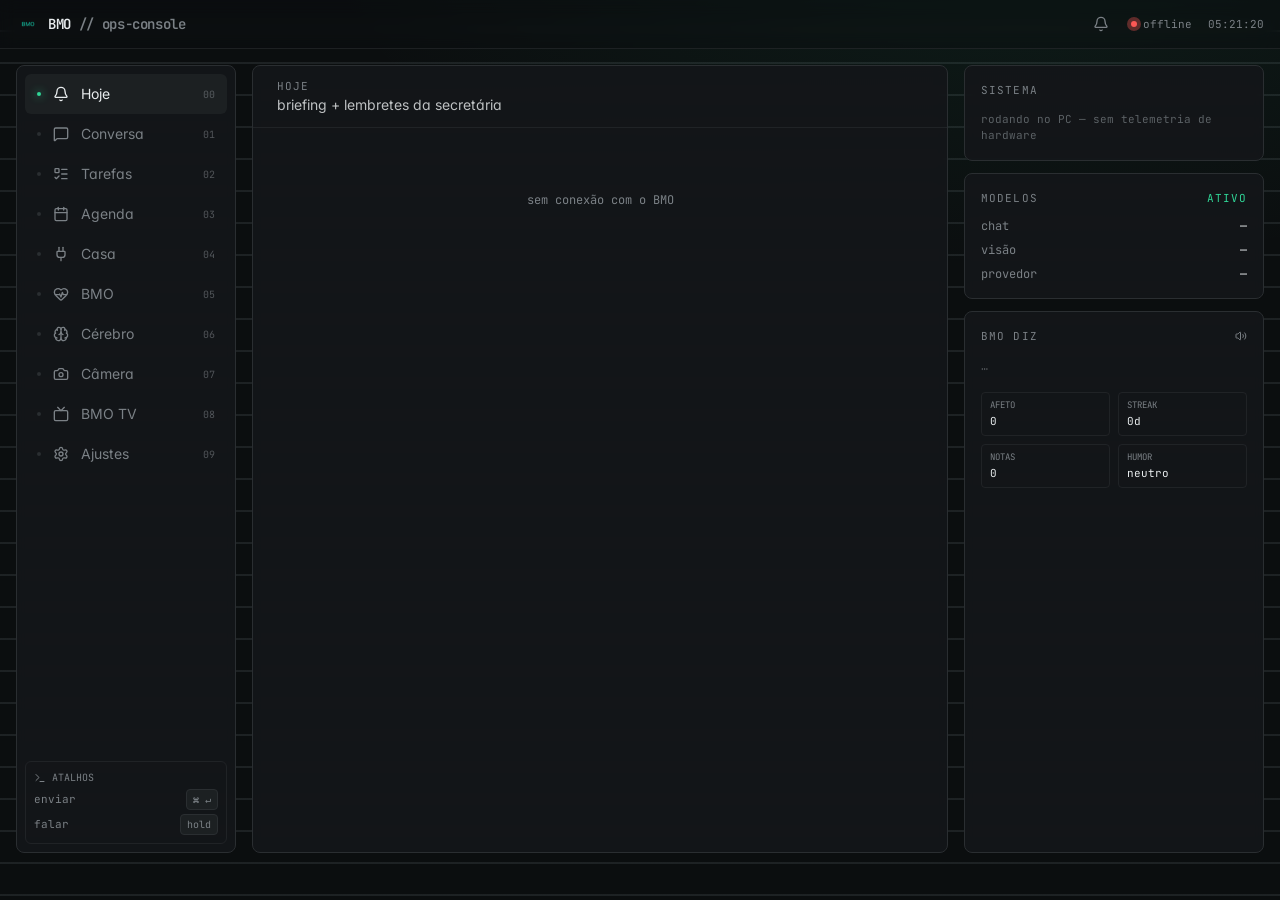
==== commit c80f6077: "auto: Claude 2026-06-23 18:18" ====
--- a/bmo_os/webui_dist/index.html
+++ b/bmo_os/webui_dist/index.html
@@ -12,7 +12,7 @@
       href="https://fonts.googleapis.com/css2?family=JetBrains+Mono:wght@400;500;600;700&family=Inter:wght@400;500;600;700&display=swap"
       rel="stylesheet"
     />
-    <script type="module" crossorigin src="./assets/index-COVrzVT3.js"></script>
+    <script type="module" crossorigin src="./assets/index-BBP6nqys.js"></script>
     <link rel="stylesheet" crossorigin href="./assets/index-D0-BLL_I.css">
   </head>
   <body>
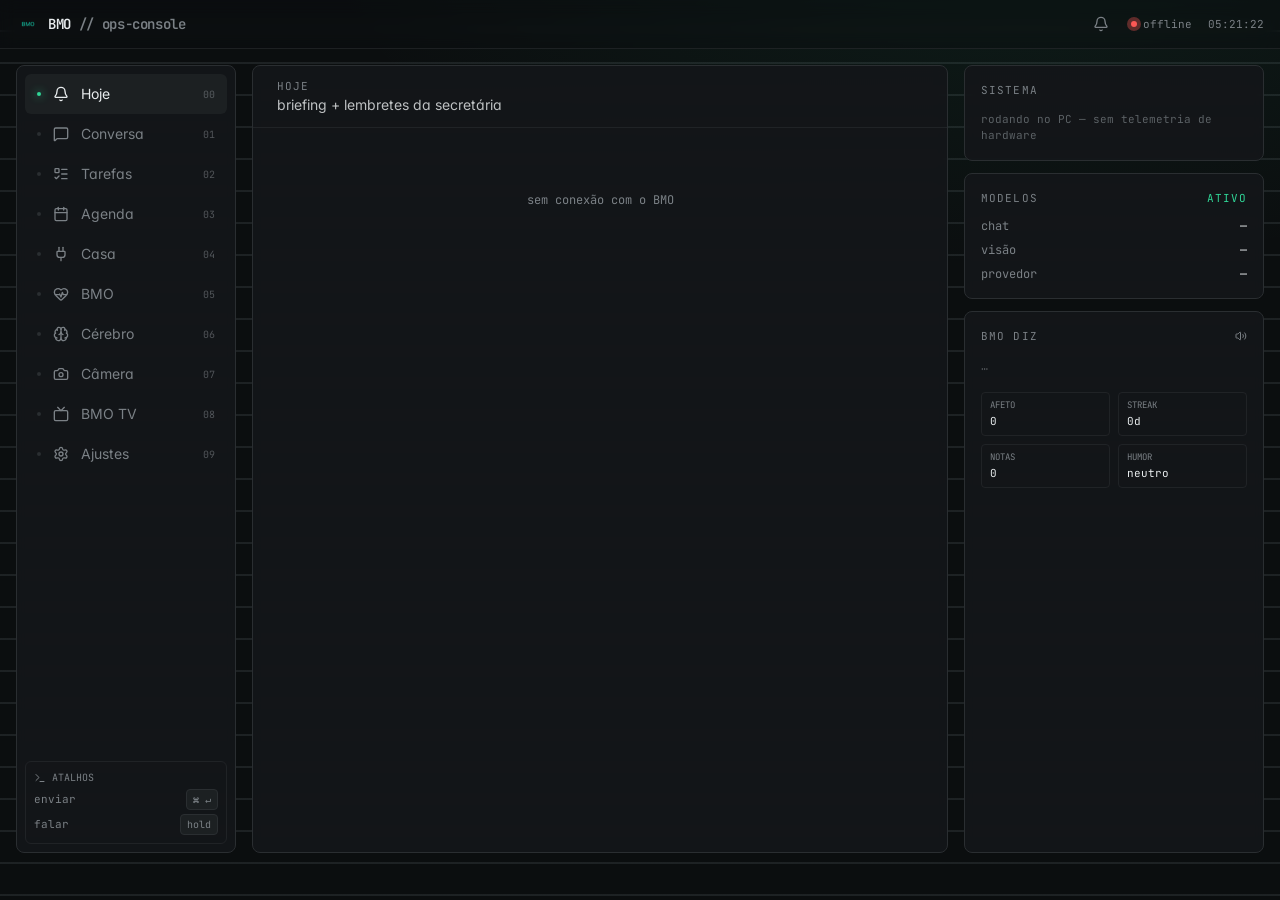
==== commit f537f67c: "IA: LED de acessibilidade do LLM local + tomadas auto-recuperam IP (DHCP) - painel: campo do LLM loc" ====
--- a/bmo_os/webui_dist/index.html
+++ b/bmo_os/webui_dist/index.html
@@ -12,8 +12,8 @@
       href="https://fonts.googleapis.com/css2?family=JetBrains+Mono:wght@400;500;600;700&family=Inter:wght@400;500;600;700&display=swap"
       rel="stylesheet"
     />
-    <script type="module" crossorigin src="./assets/index-BBP6nqys.js"></script>
-    <link rel="stylesheet" crossorigin href="./assets/index-D0-BLL_I.css">
+    <script type="module" crossorigin src="./assets/index-C-EzY5fi.js"></script>
+    <link rel="stylesheet" crossorigin href="./assets/index-ouUwzw9x.css">
   </head>
   <body>
     <div id="app"></div>
--- a/bmo_os/webui_dist/assets/index-ouUwzw9x.css
+++ b/bmo_os/webui_dist/assets/index-ouUwzw9x.css
@@ -0,0 +1,2 @@
+/*! tailwindcss v4.3.1 | MIT License | https://tailwindcss.com */
+@layer properties{@supports (((-webkit-hyphens:none)) and (not (margin-trim:inline))) or ((-moz-orient:inline) and (not (color:rgb(from red r g b)))){*,:before,:after,::backdrop{--tw-space-y-reverse:0;--tw-border-style:solid;--tw-leading:initial;--tw-font-weight:initial;--tw-tracking:initial;--tw-ordinal:initial;--tw-slashed-zero:initial;--tw-numeric-figure:initial;--tw-numeric-spacing:initial;--tw-numeric-fraction:initial;--tw-shadow:0 0 #0000;--tw-shadow-color:initial;--tw-shadow-alpha:100%;--tw-inset-shadow:0 0 #0000;--tw-inset-shadow-color:initial;--tw-inset-shadow-alpha:100%;--tw-ring-color:initial;--tw-ring-shadow:0 0 #0000;--tw-inset-ring-color:initial;--tw-inset-ring-shadow:0 0 #0000;--tw-ring-inset:initial;--tw-ring-offset-width:0px;--tw-ring-offset-color:#fff;--tw-ring-offset-shadow:0 0 #0000;--tw-backdrop-blur:initial;--tw-backdrop-brightness:initial;--tw-backdrop-contrast:initial;--tw-backdrop-grayscale:initial;--tw-backdrop-hue-rotate:initial;--tw-backdrop-invert:initial;--tw-backdrop-opacity:initial;--tw-backdrop-saturate:initial;--tw-backdrop-sepia:initial;--tw-duration:initial;--tw-ease:initial}}}@layer theme{:root,:host{--font-sans:"Inter", ui-sans-serif, system-ui, sans-serif;--font-mono:"JetBrains Mono", ui-monospace, SFMono-Regular, Menlo, monospace;--color-white:#fff;--spacing:.25rem;--container-md:28rem;--container-2xl:42rem;--container-3xl:48rem;--text-xs:.75rem;--text-xs--line-height:calc(1 / .75);--text-sm:.875rem;--text-sm--line-height:calc(1.25 / .875);--text-base:1rem;--text-base--line-height:calc(1.5 / 1);--text-lg:1.125rem;--text-lg--line-height:calc(1.75 / 1.125);--font-weight-medium:500;--font-weight-semibold:600;--font-weight-bold:700;--tracking-tight:-.025em;--tracking-wider:.05em;--tracking-widest:.1em;--leading-relaxed:1.625;--ease-out:cubic-bezier(0, 0, .2, 1);--animate-spin:spin 1s linear infinite;--default-transition-duration:.15s;--default-transition-timing-function:cubic-bezier(.4, 0, .2, 1);--default-font-family:"Inter", ui-sans-serif, system-ui, sans-serif;--default-mono-font-family:"JetBrains Mono", ui-monospace, SFMono-Regular, Menlo, monospace;--color-background:var(--background);--color-foreground:var(--foreground);--color-border:var(--border)}}@layer base{*,:after,:before,::backdrop{box-sizing:border-box;border:0 solid;margin:0;padding:0}::file-selector-button{box-sizing:border-box;border:0 solid;margin:0;padding:0}html,:host{-webkit-text-size-adjust:100%;tab-size:4;line-height:1.5;font-family:var(--default-font-family,ui-sans-serif, system-ui, sans-serif, "Apple Color Emoji", "Segoe UI Emoji", "Segoe UI Symbol", "Noto Color Emoji");font-feature-settings:var(--default-font-feature-settings,normal);font-variation-settings:var(--default-font-variation-settings,normal);-webkit-tap-highlight-color:transparent}hr{height:0;color:inherit;border-top-width:1px}abbr:where([title]){-webkit-text-decoration:underline dotted;text-decoration:underline dotted}h1,h2,h3,h4,h5,h6{font-size:inherit;font-weight:inherit}a{color:inherit;-webkit-text-decoration:inherit;-webkit-text-decoration:inherit;-webkit-text-decoration:inherit;-webkit-text-decoration:inherit;text-decoration:inherit}b,strong{font-weight:bolder}code,kbd,samp,pre{font-family:var(--default-mono-font-family,ui-monospace, SFMono-Regular, Menlo, Monaco, Consolas, "Liberation Mono", "Courier New", monospace);font-feature-settings:var(--default-mono-font-feature-settings,normal);font-variation-settings:var(--default-mono-font-variation-settings,normal);font-size:1em}small{font-size:80%}sub,sup{vertical-align:baseline;font-size:75%;line-height:0;position:relative}sub{bottom:-.25em}sup{top:-.5em}table{text-indent:0;border-color:inherit;border-collapse:collapse}:-moz-focusring{outline:auto}progress{vertical-align:baseline}summary{display:list-item}ol,ul,menu{list-style:none}img,svg,video,canvas,audio,iframe,embed,object{vertical-align:middle;display:block}img,video{max-width:100%;height:auto}button,input,select,optgroup,textarea{font:inherit;font-feature-settings:inherit;font-variation-settings:inherit;letter-spacing:inherit;color:inherit;opacity:1;background-color:#0000;border-radius:0}::file-selector-button{font:inherit;font-feature-settings:inherit;font-variation-settings:inherit;letter-spacing:inherit;color:inherit;opacity:1;background-color:#0000;border-radius:0}:where(select:is([multiple],[size])) optgroup{font-weight:bolder}:where(select:is([multiple],[size])) optgroup option{padding-inline-start:20px}::file-selector-button{margin-inline-end:4px}::placeholder{opacity:1}@supports (not ((-webkit-appearance:-apple-pay-button))) or (contain-intrinsic-size:1px){::placeholder{color:currentColor}@supports (color:color-mix(in lab, red, red)){::placeholder{color:color-mix(in oklab, currentcolor 50%, transparent)}}}textarea{resize:vertical}::-webkit-search-decoration{-webkit-appearance:none}::-webkit-date-and-time-value{min-height:1lh;text-align:inherit}::-webkit-datetime-edit{display:inline-flex}::-webkit-datetime-edit-fields-wrapper{padding:0}::-webkit-datetime-edit{padding-block:0}::-webkit-datetime-edit-year-field{padding-block:0}::-webkit-datetime-edit-month-field{padding-block:0}::-webkit-datetime-edit-day-field{padding-block:0}::-webkit-datetime-edit-hour-field{padding-block:0}::-webkit-datetime-edit-minute-field{padding-block:0}::-webkit-datetime-edit-second-field{padding-block:0}::-webkit-datetime-edit-millisecond-field{padding-block:0}::-webkit-datetime-edit-meridiem-field{padding-block:0}::-webkit-calendar-picker-indicator{line-height:1}:-moz-ui-invalid{box-shadow:none}button,input:where([type=button],[type=reset],[type=submit]){appearance:button}::file-selector-button{appearance:button}::-webkit-inner-spin-button{height:auto}::-webkit-outer-spin-button{height:auto}[hidden]:where(:not([hidden=until-found])){display:none!important}*{border-color:var(--color-border)}body{background-color:var(--color-background);color:var(--color-foreground);font-family:var(--font-sans);font-feature-settings:"ss01", "cv11";background-image:radial-gradient(1200px 600px at 80% -10%, var(--primary), transparent 60%), linear-gradient(transparent 95%, var(--line) 95%)}@supports (color:color-mix(in lab, red, red)){body{background-image:radial-gradient(1200px 600px at 80% -10%, color-mix(in oklab, var(--primary) 8%, transparent), transparent 60%), linear-gradient(transparent 95%, color-mix(in oklab, var(--line) 60%, transparent) 95%)}}body{background-size:auto,100% 32px}.font-mono,code,kbd,pre{font-family:var(--font-mono)}}@layer components;@layer utilities{.dot-pulse{position:relative}.dot-pulse:after{content:"";opacity:.35;background:currentColor;border-radius:9999px;animation:1.6s ease-out infinite dot-pulse;position:absolute;inset:-4px}.absolute{position:absolute}.relative{position:relative}.sticky{position:sticky}.inset-0{inset:0}.-top-0\.5{top:calc(var(--spacing) * -.5)}.-top-2{top:calc(var(--spacing) * -2)}.top-0\.5{top:calc(var(--spacing) * .5)}.top-3{top:calc(var(--spacing) * 3)}.top-4{top:calc(var(--spacing) * 4)}.-right-0\.5{right:calc(var(--spacing) * -.5)}.-right-2{right:calc(var(--spacing) * -2)}.right-3{right:calc(var(--spacing) * 3)}.left-0\.5{left:calc(var(--spacing) * .5)}.left-3{left:calc(var(--spacing) * 3)}.left-\[18px\]{left:18px}.mx-auto{margin-inline:auto}.my-2{margin-block:calc(var(--spacing) * 2)}.my-3{margin-block:calc(var(--spacing) * 3)}.mt-0\.5{margin-top:calc(var(--spacing) * .5)}.mt-1{margin-top:var(--spacing)}.mt-1\.5{margin-top:calc(var(--spacing) * 1.5)}.mt-2{margin-top:calc(var(--spacing) * 2)}.mt-3{margin-top:calc(var(--spacing) * 3)}.mt-4{margin-top:calc(var(--spacing) * 4)}.mt-auto{margin-top:auto}.mr-2{margin-right:calc(var(--spacing) * 2)}.mb-1{margin-bottom:var(--spacing)}.mb-2{margin-bottom:calc(var(--spacing) * 2)}.mb-3{margin-bottom:calc(var(--spacing) * 3)}.ml-5{margin-left:calc(var(--spacing) * 5)}.ml-auto{margin-left:auto}.flex{display:flex}.grid{display:grid}.hidden{display:none}.inline-block{display:inline-block}.inline-flex{display:inline-flex}.aspect-\[4\/3\]{aspect-ratio:4/3}.h-1{height:var(--spacing)}.h-1\.5{height:calc(var(--spacing) * 1.5)}.h-2{height:calc(var(--spacing) * 2)}.h-3{height:calc(var(--spacing) * 3)}.h-3\.5{height:calc(var(--spacing) * 3.5)}.h-4{height:calc(var(--spacing) * 4)}.h-5{height:calc(var(--spacing) * 5)}.h-7{height:calc(var(--spacing) * 7)}.h-8{height:calc(var(--spacing) * 8)}.h-10{height:calc(var(--spacing) * 10)}.h-12{height:calc(var(--spacing) * 12)}.h-20{height:calc(var(--spacing) * 20)}.h-\[calc\(100vh-7rem\)\]{height:calc(100vh - 7rem)}.h-full{height:100%}.h-px{height:1px}.min-h-0{min-height:0}.min-h-\[36px\]{min-height:36px}.min-h-\[320px\]{min-height:320px}.min-h-\[calc\(100vh-7rem\)\]{min-height:calc(100vh - 7rem)}.min-h-screen{min-height:100vh}.w-1{width:var(--spacing)}.w-1\.5{width:calc(var(--spacing) * 1.5)}.w-2{width:calc(var(--spacing) * 2)}.w-3{width:calc(var(--spacing) * 3)}.w-3\.5{width:calc(var(--spacing) * 3.5)}.w-4{width:calc(var(--spacing) * 4)}.w-5{width:calc(var(--spacing) * 5)}.w-7{width:calc(var(--spacing) * 7)}.w-8{width:calc(var(--spacing) * 8)}.w-9{width:calc(var(--spacing) * 9)}.w-10{width:calc(var(--spacing) * 10)}.w-16{width:calc(var(--spacing) * 16)}.w-28{width:calc(var(--spacing) * 28)}.w-\[58\%\]{width:58%}.w-\[64\%\]{width:64%}.w-full{width:100%}.max-w-2xl{max-width:var(--container-2xl)}.max-w-3xl{max-width:var(--container-3xl)}.max-w-\[58\%\]{max-width:58%}.max-w-\[1500px\]{max-width:1500px}.max-w-md{max-width:var(--container-md)}.min-w-0{min-width:0}.min-w-3\.5{min-width:calc(var(--spacing) * 3.5)}.min-w-4{min-width:calc(var(--spacing) * 4)}.min-w-\[160px\]{min-width:160px}.flex-1{flex:1}.shrink-0{flex-shrink:0}.rotate-180{rotate:180deg}.animate-spin{animation:var(--animate-spin)}.resize-none{resize:none}.list-decimal{list-style-type:decimal}.list-disc{list-style-type:disc}.grid-cols-2{grid-template-columns:repeat(2,minmax(0,1fr))}.grid-cols-3{grid-template-columns:repeat(3,minmax(0,1fr))}.grid-cols-\[220px_1fr_300px\]{grid-template-columns:220px 1fr 300px}.flex-col{flex-direction:column}.flex-wrap{flex-wrap:wrap}.place-items-center{place-items:center}.items-baseline{align-items:baseline}.items-center{align-items:center}.items-end{align-items:flex-end}.items-start{align-items:flex-start}.justify-between{justify-content:space-between}.justify-center{justify-content:center}.gap-1{gap:var(--spacing)}.gap-1\.5{gap:calc(var(--spacing) * 1.5)}.gap-2{gap:calc(var(--spacing) * 2)}.gap-2\.5{gap:calc(var(--spacing) * 2.5)}.gap-3{gap:calc(var(--spacing) * 3)}.gap-4{gap:calc(var(--spacing) * 4)}.gap-5{gap:calc(var(--spacing) * 5)}.gap-6{gap:calc(var(--spacing) * 6)}:where(.space-y-1>:not(:last-child)){--tw-space-y-reverse:0;margin-block-start:calc(var(--spacing) * var(--tw-space-y-reverse));margin-block-end:calc(var(--spacing) * calc(1 - var(--tw-space-y-reverse)))}:where(.space-y-2>:not(:last-child)){--tw-space-y-reverse:0;margin-block-start:calc(calc(var(--spacing) * 2) * var(--tw-space-y-reverse));margin-block-end:calc(calc(var(--spacing) * 2) * calc(1 - var(--tw-space-y-reverse)))}:where(.space-y-3>:not(:last-child)){--tw-space-y-reverse:0;margin-block-start:calc(calc(var(--spacing) * 3) * var(--tw-space-y-reverse));margin-block-end:calc(calc(var(--spacing) * 3) * calc(1 - var(--tw-space-y-reverse)))}:where(.space-y-4>:not(:last-child)){--tw-space-y-reverse:0;margin-block-start:calc(calc(var(--spacing) * 4) * var(--tw-space-y-reverse));margin-block-end:calc(calc(var(--spacing) * 4) * calc(1 - var(--tw-space-y-reverse)))}.truncate{text-overflow:ellipsis;white-space:nowrap;overflow:hidden}.overflow-hidden{overflow:hidden}.overflow-x-auto{overflow-x:auto}.overflow-y-auto{overflow-y:auto}.surface-panel{background:var(--surface)}@supports (color:color-mix(in lab, red, red)){.surface-panel{background:color-mix(in oklab, var(--surface) 92%, transparent)}}.surface-panel{border:1px solid var(--line);border-radius:var(--radius);-webkit-backdrop-filter:blur(6px);backdrop-filter:blur(6px)}.rounded{border-radius:.25rem}.rounded-2xl{border-radius:calc(var(--radius) + 8px)}.rounded-full{border-radius:3.40282e38px}.rounded-lg{border-radius:var(--radius)}.rounded-md{border-radius:calc(var(--radius) - 2px)}.border{border-style:var(--tw-border-style);border-width:1px}.border-4{border-style:var(--tw-border-style);border-width:4px}.border-t{border-top-style:var(--tw-border-style);border-top-width:1px}.border-b{border-bottom-style:var(--tw-border-style);border-bottom-width:1px}.border-l-2{border-left-style:var(--tw-border-style);border-left-width:2px}.border-dashed{--tw-border-style:dashed;border-style:dashed}.border-destructive\/40{border-color:var(--destructive)}@supports (color:color-mix(in lab, red, red)){.border-destructive\/40{border-color:color-mix(in oklab, var(--destructive) 40%, transparent)}}.border-line,.border-line\/60{border-color:var(--line)}@supports (color:color-mix(in lab, red, red)){.border-line\/60{border-color:color-mix(in oklab, var(--line) 60%, transparent)}}.border-primary\/20{border-color:var(--primary)}@supports (color:color-mix(in lab, red, red)){.border-primary\/20{border-color:color-mix(in oklab, var(--primary) 20%, transparent)}}.border-primary\/40{border-color:var(--primary)}@supports (color:color-mix(in lab, red, red)){.border-primary\/40{border-color:color-mix(in oklab, var(--primary) 40%, transparent)}}.border-primary\/50{border-color:var(--primary)}@supports (color:color-mix(in lab, red, red)){.border-primary\/50{border-color:color-mix(in oklab, var(--primary) 50%, transparent)}}.bg-\[color\:var\(--surface-2\)\]{background-color:var(--surface-2)}.bg-background,.bg-background\/40{background-color:var(--background)}@supports (color:color-mix(in lab, red, red)){.bg-background\/40{background-color:color-mix(in oklab, var(--background) 40%, transparent)}}.bg-background\/60{background-color:var(--background)}@supports (color:color-mix(in lab, red, red)){.bg-background\/60{background-color:color-mix(in oklab, var(--background) 60%, transparent)}}.bg-background\/70{background-color:var(--background)}@supports (color:color-mix(in lab, red, red)){.bg-background\/70{background-color:color-mix(in oklab, var(--background) 70%, transparent)}}.bg-destructive,.bg-destructive\/15{background-color:var(--destructive)}@supports (color:color-mix(in lab, red, red)){.bg-destructive\/15{background-color:color-mix(in oklab, var(--destructive) 15%, transparent)}}.bg-line,.bg-line\/60{background-color:var(--line)}@supports (color:color-mix(in lab, red, red)){.bg-line\/60{background-color:color-mix(in oklab, var(--line) 60%, transparent)}}.bg-primary,.bg-primary\/5{background-color:var(--primary)}@supports (color:color-mix(in lab, red, red)){.bg-primary\/5{background-color:color-mix(in oklab, var(--primary) 5%, transparent)}}.bg-primary\/10{background-color:var(--primary)}@supports (color:color-mix(in lab, red, red)){.bg-primary\/10{background-color:color-mix(in oklab, var(--primary) 10%, transparent)}}.bg-primary\/20{background-color:var(--primary)}@supports (color:color-mix(in lab, red, red)){.bg-primary\/20{background-color:color-mix(in oklab, var(--primary) 20%, transparent)}}.bg-surface{background-color:var(--surface)}.bg-surface-2,.bg-surface-2\/20{background-color:var(--surface-2)}@supports (color:color-mix(in lab, red, red)){.bg-surface-2\/20{background-color:color-mix(in oklab, var(--surface-2) 20%, transparent)}}.bg-surface-2\/30{background-color:var(--surface-2)}@supports (color:color-mix(in lab, red, red)){.bg-surface-2\/30{background-color:color-mix(in oklab, var(--surface-2) 30%, transparent)}}.bg-surface-2\/40{background-color:var(--surface-2)}@supports (color:color-mix(in lab, red, red)){.bg-surface-2\/40{background-color:color-mix(in oklab, var(--surface-2) 40%, transparent)}}.bg-surface-2\/50{background-color:var(--surface-2)}@supports (color:color-mix(in lab, red, red)){.bg-surface-2\/50{background-color:color-mix(in oklab, var(--surface-2) 50%, transparent)}}.bg-surface-2\/60{background-color:var(--surface-2)}@supports (color:color-mix(in lab, red, red)){.bg-surface-2\/60{background-color:color-mix(in oklab, var(--surface-2) 60%, transparent)}}.bg-surface\/40{background-color:var(--surface)}@supports (color:color-mix(in lab, red, red)){.bg-surface\/40{background-color:color-mix(in oklab, var(--surface) 40%, transparent)}}.bg-transparent{background-color:#0000}.object-contain{object-fit:contain}.p-1{padding:var(--spacing)}.p-1\.5{padding:calc(var(--spacing) * 1.5)}.p-2{padding:calc(var(--spacing) * 2)}.p-3{padding:calc(var(--spacing) * 3)}.p-4{padding:calc(var(--spacing) * 4)}.p-6{padding:calc(var(--spacing) * 6)}.p-8{padding:calc(var(--spacing) * 8)}.p-10{padding:calc(var(--spacing) * 10)}.px-0\.5{padding-inline:calc(var(--spacing) * .5)}.px-1{padding-inline:var(--spacing)}.px-1\.5{padding-inline:calc(var(--spacing) * 1.5)}.px-2{padding-inline:calc(var(--spacing) * 2)}.px-2\.5{padding-inline:calc(var(--spacing) * 2.5)}.px-3{padding-inline:calc(var(--spacing) * 3)}.px-4{padding-inline:calc(var(--spacing) * 4)}.px-6{padding-inline:calc(var(--spacing) * 6)}.py-0\.5{padding-block:calc(var(--spacing) * .5)}.py-1{padding-block:var(--spacing)}.py-1\.5{padding-block:calc(var(--spacing) * 1.5)}.py-2{padding-block:calc(var(--spacing) * 2)}.py-2\.5{padding-block:calc(var(--spacing) * 2.5)}.py-3{padding-block:calc(var(--spacing) * 3)}.py-4{padding-block:calc(var(--spacing) * 4)}.py-5{padding-block:calc(var(--spacing) * 5)}.pb-1{padding-bottom:var(--spacing)}.pb-3{padding-bottom:calc(var(--spacing) * 3)}.pb-4{padding-bottom:calc(var(--spacing) * 4)}.pl-3{padding-left:calc(var(--spacing) * 3)}.text-center{text-align:center}.text-left{text-align:left}.text-right{text-align:right}.font-mono{font-family:JetBrains Mono,ui-monospace,SFMono-Regular,Menlo,monospace}.text-base{font-size:var(--text-base);line-height:var(--tw-leading,var(--text-base--line-height))}.text-lg{font-size:var(--text-lg);line-height:var(--tw-leading,var(--text-lg--line-height))}.text-sm{font-size:var(--text-sm);line-height:var(--tw-leading,var(--text-sm--line-height))}.text-xs{font-size:var(--text-xs);line-height:var(--tw-leading,var(--text-xs--line-height))}.text-\[0\.85em\]{font-size:.85em}.text-\[8px\]{font-size:8px}.text-\[9px\]{font-size:9px}.text-\[10px\]{font-size:10px}.text-\[11px\]{font-size:11px}.text-\[12px\]{font-size:12px}.text-\[13px\]{font-size:13px}.text-\[14px\]{font-size:14px}.leading-relaxed{--tw-leading:var(--leading-relaxed);line-height:var(--leading-relaxed)}.font-bold{--tw-font-weight:var(--font-weight-bold);font-weight:var(--font-weight-bold)}.font-medium{--tw-font-weight:var(--font-weight-medium);font-weight:var(--font-weight-medium)}.font-semibold{--tw-font-weight:var(--font-weight-semibold);font-weight:var(--font-weight-semibold)}.tracking-tight{--tw-tracking:var(--tracking-tight);letter-spacing:var(--tracking-tight)}.tracking-wider{--tw-tracking:var(--tracking-wider);letter-spacing:var(--tracking-wider)}.tracking-widest{--tw-tracking:var(--tracking-widest);letter-spacing:var(--tracking-widest)}.whitespace-pre-wrap{white-space:pre-wrap}.text-\[var\(--accent-amber\)\],.text-accent-amber{color:var(--accent-amber)}.text-destructive{color:var(--destructive)}.text-foreground,.text-foreground\/70{color:var(--foreground)}@supports (color:color-mix(in lab, red, red)){.text-foreground\/70{color:color-mix(in oklab, var(--foreground) 70%, transparent)}}.text-foreground\/80{color:var(--foreground)}@supports (color:color-mix(in lab, red, red)){.text-foreground\/80{color:color-mix(in oklab, var(--foreground) 80%, transparent)}}.text-foreground\/85{color:var(--foreground)}@supports (color:color-mix(in lab, red, red)){.text-foreground\/85{color:color-mix(in oklab, var(--foreground) 85%, transparent)}}.text-foreground\/90{color:var(--foreground)}@supports (color:color-mix(in lab, red, red)){.text-foreground\/90{color:color-mix(in oklab, var(--foreground) 90%, transparent)}}.text-muted-foreground,.text-muted-foreground\/60{color:var(--muted-foreground)}@supports (color:color-mix(in lab, red, red)){.text-muted-foreground\/60{color:color-mix(in oklab, var(--muted-foreground) 60%, transparent)}}.text-muted-foreground\/70{color:var(--muted-foreground)}@supports (color:color-mix(in lab, red, red)){.text-muted-foreground\/70{color:color-mix(in oklab, var(--muted-foreground) 70%, transparent)}}.text-primary{color:var(--primary)}.text-primary-foreground{color:var(--primary-foreground)}.text-primary\/70{color:var(--primary)}@supports (color:color-mix(in lab, red, red)){.text-primary\/70{color:color-mix(in oklab, var(--primary) 70%, transparent)}}.text-primary\/80{color:var(--primary)}@supports (color:color-mix(in lab, red, red)){.text-primary\/80{color:color-mix(in oklab, var(--primary) 80%, transparent)}}.text-primary\/90{color:var(--primary)}@supports (color:color-mix(in lab, red, red)){.text-primary\/90{color:color-mix(in oklab, var(--primary) 90%, transparent)}}.text-white{color:var(--color-white)}.uppercase{text-transform:uppercase}.italic{font-style:italic}.tabular-nums{--tw-numeric-spacing:tabular-nums;font-variant-numeric:var(--tw-ordinal,) var(--tw-slashed-zero,) var(--tw-numeric-figure,) var(--tw-numeric-spacing,) var(--tw-numeric-fraction,)}.underline{text-decoration-line:underline}.underline-offset-2{text-underline-offset:2px}.opacity-0{opacity:0}.opacity-50{opacity:.5}.opacity-60{opacity:.6}.opacity-90{opacity:.9}.shadow-\[0_0_8px_var\(--primary\)\]{--tw-shadow:0 0 8px var(--tw-shadow-color,var(--primary));box-shadow:var(--tw-inset-shadow), var(--tw-inset-ring-shadow), var(--tw-ring-offset-shadow), var(--tw-ring-shadow), var(--tw-shadow)}.shadow-\[inset_0_0_40px_rgba\(0\,0\,0\,0\.4\)\]{--tw-shadow:inset 0 0 40px var(--tw-shadow-color,#0006);box-shadow:var(--tw-inset-shadow), var(--tw-inset-ring-shadow), var(--tw-ring-offset-shadow), var(--tw-ring-shadow), var(--tw-shadow)}.backdrop-blur{--tw-backdrop-blur:blur(8px);-webkit-backdrop-filter:var(--tw-backdrop-blur,) var(--tw-backdrop-brightness,) var(--tw-backdrop-contrast,) var(--tw-backdrop-grayscale,) var(--tw-backdrop-hue-rotate,) var(--tw-backdrop-invert,) var(--tw-backdrop-opacity,) var(--tw-backdrop-saturate,) var(--tw-backdrop-sepia,);backdrop-filter:var(--tw-backdrop-blur,) var(--tw-backdrop-brightness,) var(--tw-backdrop-contrast,) var(--tw-backdrop-grayscale,) var(--tw-backdrop-hue-rotate,) var(--tw-backdrop-invert,) var(--tw-backdrop-opacity,) var(--tw-backdrop-saturate,) var(--tw-backdrop-sepia,)}.transition{transition-property:color,background-color,border-color,outline-color,text-decoration-color,fill,stroke,--tw-gradient-from,--tw-gradient-via,--tw-gradient-to,opacity,box-shadow,transform,translate,scale,rotate,filter,-webkit-backdrop-filter,backdrop-filter,display,content-visibility,overlay,pointer-events;transition-timing-function:var(--tw-ease,var(--default-transition-timing-function));transition-duration:var(--tw-duration,var(--default-transition-duration))}.transition-\[grid-template-rows\]{transition-property:grid-template-rows;transition-timing-function:var(--tw-ease,var(--default-transition-timing-function));transition-duration:var(--tw-duration,var(--default-transition-duration))}.transition-all{transition-property:all;transition-timing-function:var(--tw-ease,var(--default-transition-timing-function));transition-duration:var(--tw-duration,var(--default-transition-duration))}.transition-colors{transition-property:color,background-color,border-color,outline-color,text-decoration-color,fill,stroke,--tw-gradient-from,--tw-gradient-via,--tw-gradient-to;transition-timing-function:var(--tw-ease,var(--default-transition-timing-function));transition-duration:var(--tw-duration,var(--default-transition-duration))}.transition-opacity{transition-property:opacity;transition-timing-function:var(--tw-ease,var(--default-transition-timing-function));transition-duration:var(--tw-duration,var(--default-transition-duration))}.transition-transform{transition-property:transform,translate,scale,rotate;transition-timing-function:var(--tw-ease,var(--default-transition-timing-function));transition-duration:var(--tw-duration,var(--default-transition-duration))}.duration-300{--tw-duration:.3s;transition-duration:.3s}.ease-out{--tw-ease:var(--ease-out);transition-timing-function:var(--ease-out)}@media (hover:hover){.group-hover\:opacity-100:is(:where(.group):hover *){opacity:1}}.placeholder\:text-muted-foreground\/60::placeholder{color:var(--muted-foreground)}@supports (color:color-mix(in lab, red, red)){.placeholder\:text-muted-foreground\/60::placeholder{color:color-mix(in oklab, var(--muted-foreground) 60%, transparent)}}.focus-within\:border-primary\/60:focus-within{border-color:var(--primary)}@supports (color:color-mix(in lab, red, red)){.focus-within\:border-primary\/60:focus-within{border-color:color-mix(in oklab, var(--primary) 60%, transparent)}}@media (hover:hover){.hover\:border-destructive\/60:hover{border-color:var(--destructive)}@supports (color:color-mix(in lab, red, red)){.hover\:border-destructive\/60:hover{border-color:color-mix(in oklab, var(--destructive) 60%, transparent)}}.hover\:border-primary\/60:hover{border-color:var(--primary)}@supports (color:color-mix(in lab, red, red)){.hover\:border-primary\/60:hover{border-color:color-mix(in oklab, var(--primary) 60%, transparent)}}.hover\:bg-destructive\/10:hover{background-color:var(--destructive)}@supports (color:color-mix(in lab, red, red)){.hover\:bg-destructive\/10:hover{background-color:color-mix(in oklab, var(--destructive) 10%, transparent)}}.hover\:bg-surface:hover{background-color:var(--surface)}.hover\:bg-surface-2:hover,.hover\:bg-surface-2\/60:hover{background-color:var(--surface-2)}@supports (color:color-mix(in lab, red, red)){.hover\:bg-surface-2\/60:hover{background-color:color-mix(in oklab, var(--surface-2) 60%, transparent)}}.hover\:bg-surface-2\/70:hover{background-color:var(--surface-2)}@supports (color:color-mix(in lab, red, red)){.hover\:bg-surface-2\/70:hover{background-color:color-mix(in oklab, var(--surface-2) 70%, transparent)}}.hover\:text-destructive:hover{color:var(--destructive)}.hover\:text-foreground:hover{color:var(--foreground)}.hover\:text-primary:hover{color:var(--primary)}.hover\:opacity-90:hover{opacity:.9}}.focus\:border-primary\/60:focus{border-color:var(--primary)}@supports (color:color-mix(in lab, red, red)){.focus\:border-primary\/60:focus{border-color:color-mix(in oklab, var(--primary) 60%, transparent)}}.focus\:outline-none:focus{--tw-outline-style:none;outline-style:none}.disabled\:cursor-not-allowed:disabled{cursor:not-allowed}.disabled\:opacity-20:disabled{opacity:.2}.disabled\:opacity-40:disabled{opacity:.4}.disabled\:opacity-50:disabled{opacity:.5}@supports ((-webkit-backdrop-filter:var(--tw)) or (backdrop-filter:var(--tw))){.supports-\[backdrop-filter\]\:bg-background\/40{background-color:var(--background)}@supports (color:color-mix(in lab, red, red)){.supports-\[backdrop-filter\]\:bg-background\/40{background-color:color-mix(in oklab, var(--background) 40%, transparent)}}}@media not all and (width>=1200px){.max-\[1200px\]\:hidden{display:none}.max-\[1200px\]\:grid-cols-\[64px_1fr\]{grid-template-columns:64px 1fr}.max-\[1200px\]\:gap-3{gap:calc(var(--spacing) * 3)}}@media not all and (width>=900px){.max-\[900px\]\:grid-cols-1{grid-template-columns:repeat(1,minmax(0,1fr))}}@media not all and (width>=760px){.max-\[760px\]\:static{position:static}.max-\[760px\]\:h-auto{height:auto}.max-\[760px\]\:grid-cols-1{grid-template-columns:repeat(1,minmax(0,1fr))}.max-\[760px\]\:flex-row{flex-direction:row}.max-\[760px\]\:overflow-x-auto{overflow-x:auto}}@media not all and (width>=700px){.max-\[700px\]\:grid-cols-1{grid-template-columns:repeat(1,minmax(0,1fr))}}@media (width>=40rem){.sm\:inline-flex{display:inline-flex}}@media (width>=64rem){.lg\:flex{display:flex}}}:root{--radius:.5rem;--background:oklch(16% .005 240);--foreground:oklch(94% .005 240);--surface:oklch(20% .006 240);--surface-2:oklch(24% .007 240);--line:oklch(30% .008 240);--card:var(--surface);--card-foreground:var(--foreground);--popover:var(--surface-2);--popover-foreground:var(--foreground);--primary:oklch(78% .16 162);--primary-foreground:oklch(16% .02 162);--accent-mint:oklch(78% .16 162);--accent-amber:oklch(82% .14 75);--accent-red:oklch(68% .2 25);--secondary:var(--surface-2);--secondary-foreground:var(--foreground);--muted:var(--surface-2);--muted-foreground:oklch(60% .01 240);--accent:var(--surface-2);--accent-foreground:var(--foreground);--destructive:var(--accent-red);--destructive-foreground:oklch(98% 0 0);--border:var(--line);--input:var(--line);--ring:var(--primary);--chart-1:var(--accent-mint);--chart-2:var(--accent-amber);--chart-3:oklch(65% .18 250);--chart-4:var(--accent-red);--chart-5:oklch(72% .1 200);--sidebar:oklch(13% .005 240);--sidebar-foreground:var(--foreground);--sidebar-primary:var(--primary);--sidebar-primary-foreground:var(--primary-foreground);--sidebar-accent:var(--surface-2);--sidebar-accent-foreground:var(--foreground);--sidebar-border:var(--line);--sidebar-ring:var(--ring)}@keyframes dot-pulse{0%{opacity:.5;transform:scale(.6)}to{opacity:0;transform:scale(1.8)}}@keyframes caret-blink{0%,49%{opacity:1}50%,to{opacity:0}}.caret:after{content:"▍";color:var(--primary);margin-left:2px;animation:1s step-end infinite caret-blink}::-webkit-scrollbar{width:10px;height:10px}::-webkit-scrollbar-track{background:0 0}::-webkit-scrollbar-thumb{background:var(--line)}@supports (color:color-mix(in lab, red, red)){::-webkit-scrollbar-thumb{background:color-mix(in oklab, var(--line) 80%, transparent)}}::-webkit-scrollbar-thumb{background-clip:padding-box;border:2px solid #0000;border-radius:8px}::-webkit-scrollbar-thumb:hover{background:var(--primary)}@supports (color:color-mix(in lab, red, red)){::-webkit-scrollbar-thumb:hover{background:color-mix(in oklab, var(--primary) 40%, var(--line))}}::-webkit-scrollbar-thumb:hover{background-clip:padding-box;border:2px solid #0000}@property --tw-space-y-reverse{syntax:"*";inherits:false;initial-value:0}@property --tw-border-style{syntax:"*";inherits:false;initial-value:solid}@property --tw-leading{syntax:"*";inherits:false}@property --tw-font-weight{syntax:"*";inherits:false}@property --tw-tracking{syntax:"*";inherits:false}@property --tw-ordinal{syntax:"*";inherits:false}@property --tw-slashed-zero{syntax:"*";inherits:false}@property --tw-numeric-figure{syntax:"*";inherits:false}@property --tw-numeric-spacing{syntax:"*";inherits:false}@property --tw-numeric-fraction{syntax:"*";inherits:false}@property --tw-shadow{syntax:"*";inherits:false;initial-value:0 0 #0000}@property --tw-shadow-color{syntax:"*";inherits:false}@property --tw-shadow-alpha{syntax:"<percentage>";inherits:false;initial-value:100%}@property --tw-inset-shadow{syntax:"*";inherits:false;initial-value:0 0 #0000}@property --tw-inset-shadow-color{syntax:"*";inherits:false}@property --tw-inset-shadow-alpha{syntax:"<percentage>";inherits:false;initial-value:100%}@property --tw-ring-color{syntax:"*";inherits:false}@property --tw-ring-shadow{syntax:"*";inherits:false;initial-value:0 0 #0000}@property --tw-inset-ring-color{syntax:"*";inherits:false}@property --tw-inset-ring-shadow{syntax:"*";inherits:false;initial-value:0 0 #0000}@property --tw-ring-inset{syntax:"*";inherits:false}@property --tw-ring-offset-width{syntax:"<length>";inherits:false;initial-value:0}@property --tw-ring-offset-color{syntax:"*";inherits:false;initial-value:#fff}@property --tw-ring-offset-shadow{syntax:"*";inherits:false;initial-value:0 0 #0000}@property --tw-backdrop-blur{syntax:"*";inherits:false}@property --tw-backdrop-brightness{syntax:"*";inherits:false}@property --tw-backdrop-contrast{syntax:"*";inherits:false}@property --tw-backdrop-grayscale{syntax:"*";inherits:false}@property --tw-backdrop-hue-rotate{syntax:"*";inherits:false}@property --tw-backdrop-invert{syntax:"*";inherits:false}@property --tw-backdrop-opacity{syntax:"*";inherits:false}@property --tw-backdrop-saturate{syntax:"*";inherits:false}@property --tw-backdrop-sepia{syntax:"*";inherits:false}@property --tw-duration{syntax:"*";inherits:false}@property --tw-ease{syntax:"*";inherits:false}@keyframes spin{to{transform:rotate(360deg)}}
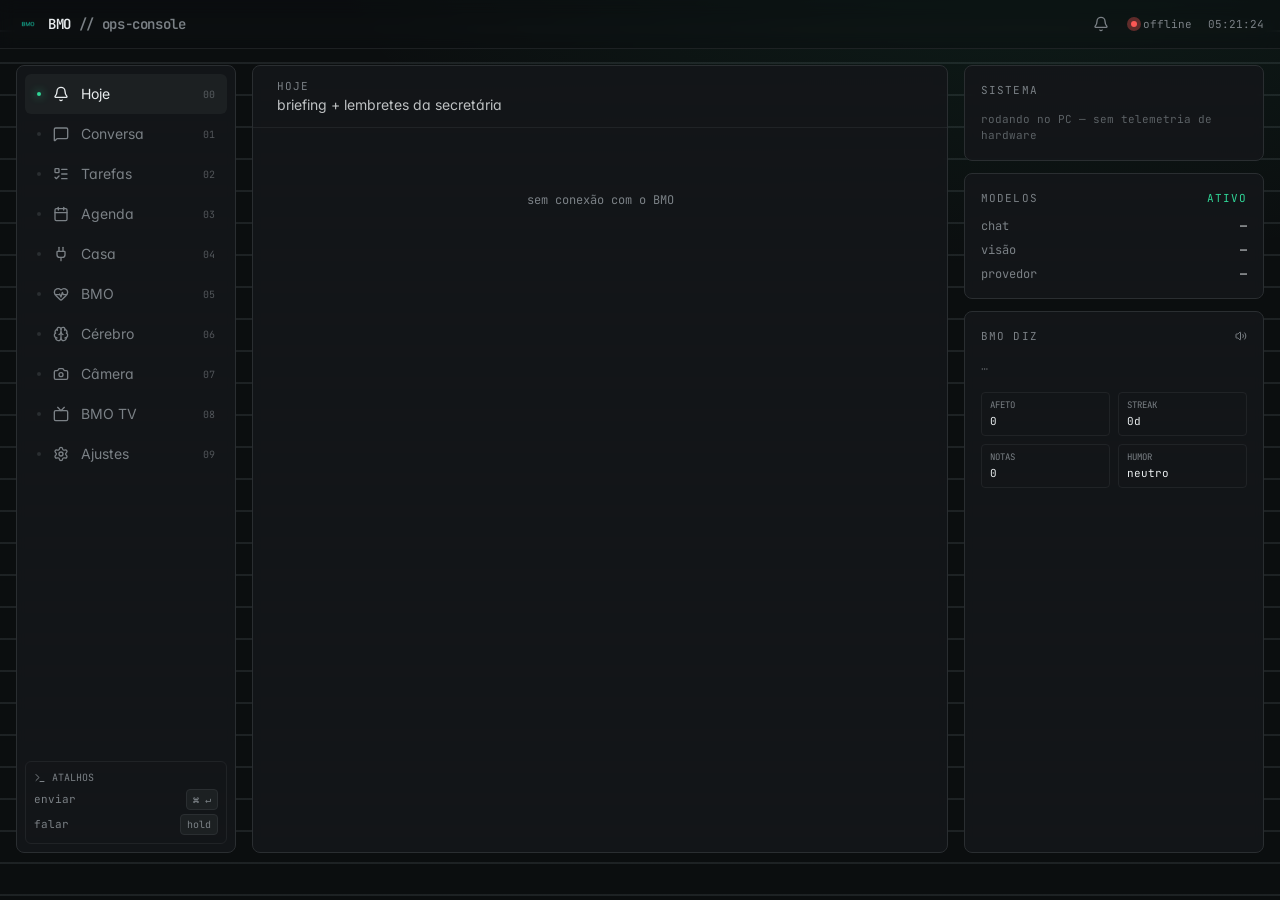
==== commit 44885ea2: "cerebro: CRUD de memorias + grafo no painel web - knowledge.delete + drive_sync.delete_note (apaga l" ====
--- a/bmo_os/webui_dist/index.html
+++ b/bmo_os/webui_dist/index.html
@@ -12,8 +12,8 @@
       href="https://fonts.googleapis.com/css2?family=JetBrains+Mono:wght@400;500;600;700&family=Inter:wght@400;500;600;700&display=swap"
       rel="stylesheet"
     />
-    <script type="module" crossorigin src="./assets/index-C-EzY5fi.js"></script>
-    <link rel="stylesheet" crossorigin href="./assets/index-ouUwzw9x.css">
+    <script type="module" crossorigin src="./assets/index-Y6uQM7zt.js"></script>
+    <link rel="stylesheet" crossorigin href="./assets/index-BTqv0B7e.css">
   </head>
   <body>
     <div id="app"></div>
--- a/bmo_os/webui_dist/assets/index-BTqv0B7e.css
+++ b/bmo_os/webui_dist/assets/index-BTqv0B7e.css
@@ -0,0 +1,2 @@
+/*! tailwindcss v4.3.1 | MIT License | https://tailwindcss.com */
+@layer properties{@supports (((-webkit-hyphens:none)) and (not (margin-trim:inline))) or ((-moz-orient:inline) and (not (color:rgb(from red r g b)))){*,:before,:after,::backdrop{--tw-rotate-x:initial;--tw-rotate-y:initial;--tw-rotate-z:initial;--tw-skew-x:initial;--tw-skew-y:initial;--tw-space-y-reverse:0;--tw-border-style:solid;--tw-leading:initial;--tw-font-weight:initial;--tw-tracking:initial;--tw-ordinal:initial;--tw-slashed-zero:initial;--tw-numeric-figure:initial;--tw-numeric-spacing:initial;--tw-numeric-fraction:initial;--tw-shadow:0 0 #0000;--tw-shadow-color:initial;--tw-shadow-alpha:100%;--tw-inset-shadow:0 0 #0000;--tw-inset-shadow-color:initial;--tw-inset-shadow-alpha:100%;--tw-ring-color:initial;--tw-ring-shadow:0 0 #0000;--tw-inset-ring-color:initial;--tw-inset-ring-shadow:0 0 #0000;--tw-ring-inset:initial;--tw-ring-offset-width:0px;--tw-ring-offset-color:#fff;--tw-ring-offset-shadow:0 0 #0000;--tw-backdrop-blur:initial;--tw-backdrop-brightness:initial;--tw-backdrop-contrast:initial;--tw-backdrop-grayscale:initial;--tw-backdrop-hue-rotate:initial;--tw-backdrop-invert:initial;--tw-backdrop-opacity:initial;--tw-backdrop-saturate:initial;--tw-backdrop-sepia:initial;--tw-duration:initial;--tw-ease:initial}}}@layer theme{:root,:host{--font-sans:"Inter", ui-sans-serif, system-ui, sans-serif;--font-mono:"JetBrains Mono", ui-monospace, SFMono-Regular, Menlo, monospace;--color-white:#fff;--spacing:.25rem;--container-md:28rem;--container-2xl:42rem;--container-3xl:48rem;--text-xs:.75rem;--text-xs--line-height:calc(1 / .75);--text-sm:.875rem;--text-sm--line-height:calc(1.25 / .875);--text-base:1rem;--text-base--line-height:calc(1.5 / 1);--text-lg:1.125rem;--text-lg--line-height:calc(1.75 / 1.125);--font-weight-medium:500;--font-weight-semibold:600;--font-weight-bold:700;--tracking-tight:-.025em;--tracking-wider:.05em;--tracking-widest:.1em;--leading-relaxed:1.625;--ease-out:cubic-bezier(0, 0, .2, 1);--animate-spin:spin 1s linear infinite;--default-transition-duration:.15s;--default-transition-timing-function:cubic-bezier(.4, 0, .2, 1);--default-font-family:"Inter", ui-sans-serif, system-ui, sans-serif;--default-mono-font-family:"JetBrains Mono", ui-monospace, SFMono-Regular, Menlo, monospace;--color-background:var(--background);--color-foreground:var(--foreground);--color-border:var(--border)}}@layer base{*,:after,:before,::backdrop{box-sizing:border-box;border:0 solid;margin:0;padding:0}::file-selector-button{box-sizing:border-box;border:0 solid;margin:0;padding:0}html,:host{-webkit-text-size-adjust:100%;tab-size:4;line-height:1.5;font-family:var(--default-font-family,ui-sans-serif, system-ui, sans-serif, "Apple Color Emoji", "Segoe UI Emoji", "Segoe UI Symbol", "Noto Color Emoji");font-feature-settings:var(--default-font-feature-settings,normal);font-variation-settings:var(--default-font-variation-settings,normal);-webkit-tap-highlight-color:transparent}hr{height:0;color:inherit;border-top-width:1px}abbr:where([title]){-webkit-text-decoration:underline dotted;text-decoration:underline dotted}h1,h2,h3,h4,h5,h6{font-size:inherit;font-weight:inherit}a{color:inherit;-webkit-text-decoration:inherit;-webkit-text-decoration:inherit;-webkit-text-decoration:inherit;-webkit-text-decoration:inherit;text-decoration:inherit}b,strong{font-weight:bolder}code,kbd,samp,pre{font-family:var(--default-mono-font-family,ui-monospace, SFMono-Regular, Menlo, Monaco, Consolas, "Liberation Mono", "Courier New", monospace);font-feature-settings:var(--default-mono-font-feature-settings,normal);font-variation-settings:var(--default-mono-font-variation-settings,normal);font-size:1em}small{font-size:80%}sub,sup{vertical-align:baseline;font-size:75%;line-height:0;position:relative}sub{bottom:-.25em}sup{top:-.5em}table{text-indent:0;border-color:inherit;border-collapse:collapse}:-moz-focusring{outline:auto}progress{vertical-align:baseline}summary{display:list-item}ol,ul,menu{list-style:none}img,svg,video,canvas,audio,iframe,embed,object{vertical-align:middle;display:block}img,video{max-width:100%;height:auto}button,input,select,optgroup,textarea{font:inherit;font-feature-settings:inherit;font-variation-settings:inherit;letter-spacing:inherit;color:inherit;opacity:1;background-color:#0000;border-radius:0}::file-selector-button{font:inherit;font-feature-settings:inherit;font-variation-settings:inherit;letter-spacing:inherit;color:inherit;opacity:1;background-color:#0000;border-radius:0}:where(select:is([multiple],[size])) optgroup{font-weight:bolder}:where(select:is([multiple],[size])) optgroup option{padding-inline-start:20px}::file-selector-button{margin-inline-end:4px}::placeholder{opacity:1}@supports (not ((-webkit-appearance:-apple-pay-button))) or (contain-intrinsic-size:1px){::placeholder{color:currentColor}@supports (color:color-mix(in lab, red, red)){::placeholder{color:color-mix(in oklab, currentcolor 50%, transparent)}}}textarea{resize:vertical}::-webkit-search-decoration{-webkit-appearance:none}::-webkit-date-and-time-value{min-height:1lh;text-align:inherit}::-webkit-datetime-edit{display:inline-flex}::-webkit-datetime-edit-fields-wrapper{padding:0}::-webkit-datetime-edit{padding-block:0}::-webkit-datetime-edit-year-field{padding-block:0}::-webkit-datetime-edit-month-field{padding-block:0}::-webkit-datetime-edit-day-field{padding-block:0}::-webkit-datetime-edit-hour-field{padding-block:0}::-webkit-datetime-edit-minute-field{padding-block:0}::-webkit-datetime-edit-second-field{padding-block:0}::-webkit-datetime-edit-millisecond-field{padding-block:0}::-webkit-datetime-edit-meridiem-field{padding-block:0}::-webkit-calendar-picker-indicator{line-height:1}:-moz-ui-invalid{box-shadow:none}button,input:where([type=button],[type=reset],[type=submit]){appearance:button}::file-selector-button{appearance:button}::-webkit-inner-spin-button{height:auto}::-webkit-outer-spin-button{height:auto}[hidden]:where(:not([hidden=until-found])){display:none!important}*{border-color:var(--color-border)}body{background-color:var(--color-background);color:var(--color-foreground);font-family:var(--font-sans);font-feature-settings:"ss01", "cv11";background-image:radial-gradient(1200px 600px at 80% -10%, var(--primary), transparent 60%), linear-gradient(transparent 95%, var(--line) 95%)}@supports (color:color-mix(in lab, red, red)){body{background-image:radial-gradient(1200px 600px at 80% -10%, color-mix(in oklab, var(--primary) 8%, transparent), transparent 60%), linear-gradient(transparent 95%, color-mix(in oklab, var(--line) 60%, transparent) 95%)}}body{background-size:auto,100% 32px}.font-mono,code,kbd,pre{font-family:var(--font-mono)}}@layer components;@layer utilities{.dot-pulse{position:relative}.dot-pulse:after{content:"";opacity:.35;background:currentColor;border-radius:9999px;animation:1.6s ease-out infinite dot-pulse;position:absolute;inset:-4px}.absolute{position:absolute}.relative{position:relative}.sticky{position:sticky}.inset-0{inset:0}.-top-0\.5{top:calc(var(--spacing) * -.5)}.-top-2{top:calc(var(--spacing) * -2)}.top-0\.5{top:calc(var(--spacing) * .5)}.top-3{top:calc(var(--spacing) * 3)}.top-4{top:calc(var(--spacing) * 4)}.-right-0\.5{right:calc(var(--spacing) * -.5)}.-right-2{right:calc(var(--spacing) * -2)}.right-3{right:calc(var(--spacing) * 3)}.left-0\.5{left:calc(var(--spacing) * .5)}.left-3{left:calc(var(--spacing) * 3)}.left-\[18px\]{left:18px}.mx-auto{margin-inline:auto}.my-2{margin-block:calc(var(--spacing) * 2)}.my-3{margin-block:calc(var(--spacing) * 3)}.mt-0\.5{margin-top:calc(var(--spacing) * .5)}.mt-1{margin-top:var(--spacing)}.mt-1\.5{margin-top:calc(var(--spacing) * 1.5)}.mt-2{margin-top:calc(var(--spacing) * 2)}.mt-3{margin-top:calc(var(--spacing) * 3)}.mt-4{margin-top:calc(var(--spacing) * 4)}.mt-auto{margin-top:auto}.mr-2{margin-right:calc(var(--spacing) * 2)}.mb-1{margin-bottom:var(--spacing)}.mb-2{margin-bottom:calc(var(--spacing) * 2)}.mb-3{margin-bottom:calc(var(--spacing) * 3)}.ml-2{margin-left:calc(var(--spacing) * 2)}.ml-5{margin-left:calc(var(--spacing) * 5)}.ml-auto{margin-left:auto}.flex{display:flex}.grid{display:grid}.hidden{display:none}.inline-block{display:inline-block}.inline-flex{display:inline-flex}.aspect-\[4\/3\]{aspect-ratio:4/3}.h-1{height:var(--spacing)}.h-1\.5{height:calc(var(--spacing) * 1.5)}.h-2{height:calc(var(--spacing) * 2)}.h-3{height:calc(var(--spacing) * 3)}.h-3\.5{height:calc(var(--spacing) * 3.5)}.h-4{height:calc(var(--spacing) * 4)}.h-5{height:calc(var(--spacing) * 5)}.h-7{height:calc(var(--spacing) * 7)}.h-8{height:calc(var(--spacing) * 8)}.h-10{height:calc(var(--spacing) * 10)}.h-12{height:calc(var(--spacing) * 12)}.h-20{height:calc(var(--spacing) * 20)}.h-\[470px\]{height:470px}.h-\[calc\(100vh-7rem\)\]{height:calc(100vh - 7rem)}.h-full{height:100%}.h-px{height:1px}.min-h-0{min-height:0}.min-h-\[36px\]{min-height:36px}.min-h-\[260px\]{min-height:260px}.min-h-\[320px\]{min-height:320px}.min-h-\[calc\(100vh-7rem\)\]{min-height:calc(100vh - 7rem)}.min-h-screen{min-height:100vh}.w-1{width:var(--spacing)}.w-1\.5{width:calc(var(--spacing) * 1.5)}.w-2{width:calc(var(--spacing) * 2)}.w-3{width:calc(var(--spacing) * 3)}.w-3\.5{width:calc(var(--spacing) * 3.5)}.w-4{width:calc(var(--spacing) * 4)}.w-5{width:calc(var(--spacing) * 5)}.w-7{width:calc(var(--spacing) * 7)}.w-8{width:calc(var(--spacing) * 8)}.w-9{width:calc(var(--spacing) * 9)}.w-10{width:calc(var(--spacing) * 10)}.w-16{width:calc(var(--spacing) * 16)}.w-28{width:calc(var(--spacing) * 28)}.w-\[58\%\]{width:58%}.w-\[64\%\]{width:64%}.w-full{width:100%}.max-w-2xl{max-width:var(--container-2xl)}.max-w-3xl{max-width:var(--container-3xl)}.max-w-\[58\%\]{max-width:58%}.max-w-\[1500px\]{max-width:1500px}.max-w-md{max-width:var(--container-md)}.min-w-0{min-width:0}.min-w-3\.5{min-width:calc(var(--spacing) * 3.5)}.min-w-4{min-width:calc(var(--spacing) * 4)}.min-w-\[160px\]{min-width:160px}.flex-1{flex:1}.shrink-0{flex-shrink:0}.rotate-180{rotate:180deg}.transform{transform:var(--tw-rotate-x,) var(--tw-rotate-y,) var(--tw-rotate-z,) var(--tw-skew-x,) var(--tw-skew-y,)}.animate-spin{animation:var(--animate-spin)}.resize-none{resize:none}.resize-y{resize:vertical}.list-decimal{list-style-type:decimal}.list-disc{list-style-type:disc}.grid-cols-2{grid-template-columns:repeat(2,minmax(0,1fr))}.grid-cols-3{grid-template-columns:repeat(3,minmax(0,1fr))}.grid-cols-\[220px_1fr_300px\]{grid-template-columns:220px 1fr 300px}.flex-col{flex-direction:column}.flex-wrap{flex-wrap:wrap}.place-items-center{place-items:center}.items-baseline{align-items:baseline}.items-center{align-items:center}.items-end{align-items:flex-end}.items-start{align-items:flex-start}.justify-between{justify-content:space-between}.justify-center{justify-content:center}.gap-1{gap:var(--spacing)}.gap-1\.5{gap:calc(var(--spacing) * 1.5)}.gap-2{gap:calc(var(--spacing) * 2)}.gap-2\.5{gap:calc(var(--spacing) * 2.5)}.gap-3{gap:calc(var(--spacing) * 3)}.gap-4{gap:calc(var(--spacing) * 4)}.gap-5{gap:calc(var(--spacing) * 5)}.gap-6{gap:calc(var(--spacing) * 6)}:where(.space-y-1>:not(:last-child)){--tw-space-y-reverse:0;margin-block-start:calc(var(--spacing) * var(--tw-space-y-reverse));margin-block-end:calc(var(--spacing) * calc(1 - var(--tw-space-y-reverse)))}:where(.space-y-2>:not(:last-child)){--tw-space-y-reverse:0;margin-block-start:calc(calc(var(--spacing) * 2) * var(--tw-space-y-reverse));margin-block-end:calc(calc(var(--spacing) * 2) * calc(1 - var(--tw-space-y-reverse)))}:where(.space-y-3>:not(:last-child)){--tw-space-y-reverse:0;margin-block-start:calc(calc(var(--spacing) * 3) * var(--tw-space-y-reverse));margin-block-end:calc(calc(var(--spacing) * 3) * calc(1 - var(--tw-space-y-reverse)))}:where(.space-y-4>:not(:last-child)){--tw-space-y-reverse:0;margin-block-start:calc(calc(var(--spacing) * 4) * var(--tw-space-y-reverse));margin-block-end:calc(calc(var(--spacing) * 4) * calc(1 - var(--tw-space-y-reverse)))}.truncate{text-overflow:ellipsis;white-space:nowrap;overflow:hidden}.overflow-hidden{overflow:hidden}.overflow-x-auto{overflow-x:auto}.overflow-y-auto{overflow-y:auto}.surface-panel{background:var(--surface)}@supports (color:color-mix(in lab, red, red)){.surface-panel{background:color-mix(in oklab, var(--surface) 92%, transparent)}}.surface-panel{border:1px solid var(--line);border-radius:var(--radius);-webkit-backdrop-filter:blur(6px);backdrop-filter:blur(6px)}.rounded{border-radius:.25rem}.rounded-2xl{border-radius:calc(var(--radius) + 8px)}.rounded-full{border-radius:3.40282e38px}.rounded-lg{border-radius:var(--radius)}.rounded-md{border-radius:calc(var(--radius) - 2px)}.border{border-style:var(--tw-border-style);border-width:1px}.border-4{border-style:var(--tw-border-style);border-width:4px}.border-t{border-top-style:var(--tw-border-style);border-top-width:1px}.border-b{border-bottom-style:var(--tw-border-style);border-bottom-width:1px}.border-l-2{border-left-style:var(--tw-border-style);border-left-width:2px}.border-dashed{--tw-border-style:dashed;border-style:dashed}.border-destructive\/40{border-color:var(--destructive)}@supports (color:color-mix(in lab, red, red)){.border-destructive\/40{border-color:color-mix(in oklab, var(--destructive) 40%, transparent)}}.border-line,.border-line\/60{border-color:var(--line)}@supports (color:color-mix(in lab, red, red)){.border-line\/60{border-color:color-mix(in oklab, var(--line) 60%, transparent)}}.border-primary\/20{border-color:var(--primary)}@supports (color:color-mix(in lab, red, red)){.border-primary\/20{border-color:color-mix(in oklab, var(--primary) 20%, transparent)}}.border-primary\/40{border-color:var(--primary)}@supports (color:color-mix(in lab, red, red)){.border-primary\/40{border-color:color-mix(in oklab, var(--primary) 40%, transparent)}}.border-primary\/50{border-color:var(--primary)}@supports (color:color-mix(in lab, red, red)){.border-primary\/50{border-color:color-mix(in oklab, var(--primary) 50%, transparent)}}.bg-\[color\:var\(--surface-2\)\]{background-color:var(--surface-2)}.bg-background,.bg-background\/40{background-color:var(--background)}@supports (color:color-mix(in lab, red, red)){.bg-background\/40{background-color:color-mix(in oklab, var(--background) 40%, transparent)}}.bg-background\/60{background-color:var(--background)}@supports (color:color-mix(in lab, red, red)){.bg-background\/60{background-color:color-mix(in oklab, var(--background) 60%, transparent)}}.bg-background\/70{background-color:var(--background)}@supports (color:color-mix(in lab, red, red)){.bg-background\/70{background-color:color-mix(in oklab, var(--background) 70%, transparent)}}.bg-destructive,.bg-destructive\/15{background-color:var(--destructive)}@supports (color:color-mix(in lab, red, red)){.bg-destructive\/15{background-color:color-mix(in oklab, var(--destructive) 15%, transparent)}}.bg-line,.bg-line\/60{background-color:var(--line)}@supports (color:color-mix(in lab, red, red)){.bg-line\/60{background-color:color-mix(in oklab, var(--line) 60%, transparent)}}.bg-primary,.bg-primary\/5{background-color:var(--primary)}@supports (color:color-mix(in lab, red, red)){.bg-primary\/5{background-color:color-mix(in oklab, var(--primary) 5%, transparent)}}.bg-primary\/10{background-color:var(--primary)}@supports (color:color-mix(in lab, red, red)){.bg-primary\/10{background-color:color-mix(in oklab, var(--primary) 10%, transparent)}}.bg-primary\/20{background-color:var(--primary)}@supports (color:color-mix(in lab, red, red)){.bg-primary\/20{background-color:color-mix(in oklab, var(--primary) 20%, transparent)}}.bg-surface{background-color:var(--surface)}.bg-surface-2,.bg-surface-2\/20{background-color:var(--surface-2)}@supports (color:color-mix(in lab, red, red)){.bg-surface-2\/20{background-color:color-mix(in oklab, var(--surface-2) 20%, transparent)}}.bg-surface-2\/30{background-color:var(--surface-2)}@supports (color:color-mix(in lab, red, red)){.bg-surface-2\/30{background-color:color-mix(in oklab, var(--surface-2) 30%, transparent)}}.bg-surface-2\/40{background-color:var(--surface-2)}@supports (color:color-mix(in lab, red, red)){.bg-surface-2\/40{background-color:color-mix(in oklab, var(--surface-2) 40%, transparent)}}.bg-surface-2\/50{background-color:var(--surface-2)}@supports (color:color-mix(in lab, red, red)){.bg-surface-2\/50{background-color:color-mix(in oklab, var(--surface-2) 50%, transparent)}}.bg-surface-2\/60{background-color:var(--surface-2)}@supports (color:color-mix(in lab, red, red)){.bg-surface-2\/60{background-color:color-mix(in oklab, var(--surface-2) 60%, transparent)}}.bg-surface\/40{background-color:var(--surface)}@supports (color:color-mix(in lab, red, red)){.bg-surface\/40{background-color:color-mix(in oklab, var(--surface) 40%, transparent)}}.bg-transparent{background-color:#0000}.object-contain{object-fit:contain}.p-1{padding:var(--spacing)}.p-1\.5{padding:calc(var(--spacing) * 1.5)}.p-2{padding:calc(var(--spacing) * 2)}.p-3{padding:calc(var(--spacing) * 3)}.p-4{padding:calc(var(--spacing) * 4)}.p-6{padding:calc(var(--spacing) * 6)}.p-8{padding:calc(var(--spacing) * 8)}.p-10{padding:calc(var(--spacing) * 10)}.px-0\.5{padding-inline:calc(var(--spacing) * .5)}.px-1{padding-inline:var(--spacing)}.px-1\.5{padding-inline:calc(var(--spacing) * 1.5)}.px-2{padding-inline:calc(var(--spacing) * 2)}.px-2\.5{padding-inline:calc(var(--spacing) * 2.5)}.px-3{padding-inline:calc(var(--spacing) * 3)}.px-4{padding-inline:calc(var(--spacing) * 4)}.px-6{padding-inline:calc(var(--spacing) * 6)}.py-0\.5{padding-block:calc(var(--spacing) * .5)}.py-1{padding-block:var(--spacing)}.py-1\.5{padding-block:calc(var(--spacing) * 1.5)}.py-2{padding-block:calc(var(--spacing) * 2)}.py-2\.5{padding-block:calc(var(--spacing) * 2.5)}.py-3{padding-block:calc(var(--spacing) * 3)}.py-4{padding-block:calc(var(--spacing) * 4)}.py-5{padding-block:calc(var(--spacing) * 5)}.pb-1{padding-bottom:var(--spacing)}.pb-2{padding-bottom:calc(var(--spacing) * 2)}.pb-3{padding-bottom:calc(var(--spacing) * 3)}.pb-4{padding-bottom:calc(var(--spacing) * 4)}.pl-3{padding-left:calc(var(--spacing) * 3)}.text-center{text-align:center}.text-left{text-align:left}.text-right{text-align:right}.font-mono{font-family:JetBrains Mono,ui-monospace,SFMono-Regular,Menlo,monospace}.text-base{font-size:var(--text-base);line-height:var(--tw-leading,var(--text-base--line-height))}.text-lg{font-size:var(--text-lg);line-height:var(--tw-leading,var(--text-lg--line-height))}.text-sm{font-size:var(--text-sm);line-height:var(--tw-leading,var(--text-sm--line-height))}.text-xs{font-size:var(--text-xs);line-height:var(--tw-leading,var(--text-xs--line-height))}.text-\[0\.85em\]{font-size:.85em}.text-\[8px\]{font-size:8px}.text-\[9px\]{font-size:9px}.text-\[10px\]{font-size:10px}.text-\[11px\]{font-size:11px}.text-\[12px\]{font-size:12px}.text-\[13px\]{font-size:13px}.text-\[14px\]{font-size:14px}.leading-relaxed{--tw-leading:var(--leading-relaxed);line-height:var(--leading-relaxed)}.font-bold{--tw-font-weight:var(--font-weight-bold);font-weight:var(--font-weight-bold)}.font-medium{--tw-font-weight:var(--font-weight-medium);font-weight:var(--font-weight-medium)}.font-semibold{--tw-font-weight:var(--font-weight-semibold);font-weight:var(--font-weight-semibold)}.tracking-tight{--tw-tracking:var(--tracking-tight);letter-spacing:var(--tracking-tight)}.tracking-wider{--tw-tracking:var(--tracking-wider);letter-spacing:var(--tracking-wider)}.tracking-widest{--tw-tracking:var(--tracking-widest);letter-spacing:var(--tracking-widest)}.whitespace-pre-wrap{white-space:pre-wrap}.text-\[var\(--accent-amber\)\],.text-accent-amber{color:var(--accent-amber)}.text-destructive{color:var(--destructive)}.text-foreground,.text-foreground\/70{color:var(--foreground)}@supports (color:color-mix(in lab, red, red)){.text-foreground\/70{color:color-mix(in oklab, var(--foreground) 70%, transparent)}}.text-foreground\/80{color:var(--foreground)}@supports (color:color-mix(in lab, red, red)){.text-foreground\/80{color:color-mix(in oklab, var(--foreground) 80%, transparent)}}.text-foreground\/85{color:var(--foreground)}@supports (color:color-mix(in lab, red, red)){.text-foreground\/85{color:color-mix(in oklab, var(--foreground) 85%, transparent)}}.text-foreground\/90{color:var(--foreground)}@supports (color:color-mix(in lab, red, red)){.text-foreground\/90{color:color-mix(in oklab, var(--foreground) 90%, transparent)}}.text-muted-foreground,.text-muted-foreground\/60{color:var(--muted-foreground)}@supports (color:color-mix(in lab, red, red)){.text-muted-foreground\/60{color:color-mix(in oklab, var(--muted-foreground) 60%, transparent)}}.text-muted-foreground\/70{color:var(--muted-foreground)}@supports (color:color-mix(in lab, red, red)){.text-muted-foreground\/70{color:color-mix(in oklab, var(--muted-foreground) 70%, transparent)}}.text-primary{color:var(--primary)}.text-primary-foreground{color:var(--primary-foreground)}.text-primary\/70{color:var(--primary)}@supports (color:color-mix(in lab, red, red)){.text-primary\/70{color:color-mix(in oklab, var(--primary) 70%, transparent)}}.text-primary\/80{color:var(--primary)}@supports (color:color-mix(in lab, red, red)){.text-primary\/80{color:color-mix(in oklab, var(--primary) 80%, transparent)}}.text-primary\/90{color:var(--primary)}@supports (color:color-mix(in lab, red, red)){.text-primary\/90{color:color-mix(in oklab, var(--primary) 90%, transparent)}}.text-white{color:var(--color-white)}.uppercase{text-transform:uppercase}.italic{font-style:italic}.tabular-nums{--tw-numeric-spacing:tabular-nums;font-variant-numeric:var(--tw-ordinal,) var(--tw-slashed-zero,) var(--tw-numeric-figure,) var(--tw-numeric-spacing,) var(--tw-numeric-fraction,)}.underline{text-decoration-line:underline}.underline-offset-2{text-underline-offset:2px}.opacity-0{opacity:0}.opacity-50{opacity:.5}.opacity-60{opacity:.6}.opacity-90{opacity:.9}.shadow-\[0_0_8px_var\(--primary\)\]{--tw-shadow:0 0 8px var(--tw-shadow-color,var(--primary));box-shadow:var(--tw-inset-shadow), var(--tw-inset-ring-shadow), var(--tw-ring-offset-shadow), var(--tw-ring-shadow), var(--tw-shadow)}.shadow-\[inset_0_0_40px_rgba\(0\,0\,0\,0\.4\)\]{--tw-shadow:inset 0 0 40px var(--tw-shadow-color,#0006);box-shadow:var(--tw-inset-shadow), var(--tw-inset-ring-shadow), var(--tw-ring-offset-shadow), var(--tw-ring-shadow), var(--tw-shadow)}.backdrop-blur{--tw-backdrop-blur:blur(8px);-webkit-backdrop-filter:var(--tw-backdrop-blur,) var(--tw-backdrop-brightness,) var(--tw-backdrop-contrast,) var(--tw-backdrop-grayscale,) var(--tw-backdrop-hue-rotate,) var(--tw-backdrop-invert,) var(--tw-backdrop-opacity,) var(--tw-backdrop-saturate,) var(--tw-backdrop-sepia,);backdrop-filter:var(--tw-backdrop-blur,) var(--tw-backdrop-brightness,) var(--tw-backdrop-contrast,) var(--tw-backdrop-grayscale,) var(--tw-backdrop-hue-rotate,) var(--tw-backdrop-invert,) var(--tw-backdrop-opacity,) var(--tw-backdrop-saturate,) var(--tw-backdrop-sepia,)}.transition{transition-property:color,background-color,border-color,outline-color,text-decoration-color,fill,stroke,--tw-gradient-from,--tw-gradient-via,--tw-gradient-to,opacity,box-shadow,transform,translate,scale,rotate,filter,-webkit-backdrop-filter,backdrop-filter,display,content-visibility,overlay,pointer-events;transition-timing-function:var(--tw-ease,var(--default-transition-timing-function));transition-duration:var(--tw-duration,var(--default-transition-duration))}.transition-\[grid-template-rows\]{transition-property:grid-template-rows;transition-timing-function:var(--tw-ease,var(--default-transition-timing-function));transition-duration:var(--tw-duration,var(--default-transition-duration))}.transition-all{transition-property:all;transition-timing-function:var(--tw-ease,var(--default-transition-timing-function));transition-duration:var(--tw-duration,var(--default-transition-duration))}.transition-colors{transition-property:color,background-color,border-color,outline-color,text-decoration-color,fill,stroke,--tw-gradient-from,--tw-gradient-via,--tw-gradient-to;transition-timing-function:var(--tw-ease,var(--default-transition-timing-function));transition-duration:var(--tw-duration,var(--default-transition-duration))}.transition-opacity{transition-property:opacity;transition-timing-function:var(--tw-ease,var(--default-transition-timing-function));transition-duration:var(--tw-duration,var(--default-transition-duration))}.transition-transform{transition-property:transform,translate,scale,rotate;transition-timing-function:var(--tw-ease,var(--default-transition-timing-function));transition-duration:var(--tw-duration,var(--default-transition-duration))}.duration-300{--tw-duration:.3s;transition-duration:.3s}.ease-out{--tw-ease:var(--ease-out);transition-timing-function:var(--ease-out)}@media (hover:hover){.group-hover\:opacity-100:is(:where(.group):hover *){opacity:1}}.placeholder\:text-muted-foreground\/60::placeholder{color:var(--muted-foreground)}@supports (color:color-mix(in lab, red, red)){.placeholder\:text-muted-foreground\/60::placeholder{color:color-mix(in oklab, var(--muted-foreground) 60%, transparent)}}.focus-within\:border-primary\/60:focus-within{border-color:var(--primary)}@supports (color:color-mix(in lab, red, red)){.focus-within\:border-primary\/60:focus-within{border-color:color-mix(in oklab, var(--primary) 60%, transparent)}}@media (hover:hover){.hover\:border-destructive\/50:hover{border-color:var(--destructive)}@supports (color:color-mix(in lab, red, red)){.hover\:border-destructive\/50:hover{border-color:color-mix(in oklab, var(--destructive) 50%, transparent)}}.hover\:border-destructive\/60:hover{border-color:var(--destructive)}@supports (color:color-mix(in lab, red, red)){.hover\:border-destructive\/60:hover{border-color:color-mix(in oklab, var(--destructive) 60%, transparent)}}.hover\:border-primary\/50:hover{border-color:var(--primary)}@supports (color:color-mix(in lab, red, red)){.hover\:border-primary\/50:hover{border-color:color-mix(in oklab, var(--primary) 50%, transparent)}}.hover\:border-primary\/60:hover{border-color:var(--primary)}@supports (color:color-mix(in lab, red, red)){.hover\:border-primary\/60:hover{border-color:color-mix(in oklab, var(--primary) 60%, transparent)}}.hover\:bg-destructive\/10:hover{background-color:var(--destructive)}@supports (color:color-mix(in lab, red, red)){.hover\:bg-destructive\/10:hover{background-color:color-mix(in oklab, var(--destructive) 10%, transparent)}}.hover\:bg-surface:hover{background-color:var(--surface)}.hover\:bg-surface-2:hover,.hover\:bg-surface-2\/60:hover{background-color:var(--surface-2)}@supports (color:color-mix(in lab, red, red)){.hover\:bg-surface-2\/60:hover{background-color:color-mix(in oklab, var(--surface-2) 60%, transparent)}}.hover\:bg-surface-2\/70:hover{background-color:var(--surface-2)}@supports (color:color-mix(in lab, red, red)){.hover\:bg-surface-2\/70:hover{background-color:color-mix(in oklab, var(--surface-2) 70%, transparent)}}.hover\:text-destructive:hover{color:var(--destructive)}.hover\:text-foreground:hover{color:var(--foreground)}.hover\:text-primary:hover{color:var(--primary)}.hover\:opacity-90:hover{opacity:.9}}.focus\:border-primary\/60:focus{border-color:var(--primary)}@supports (color:color-mix(in lab, red, red)){.focus\:border-primary\/60:focus{border-color:color-mix(in oklab, var(--primary) 60%, transparent)}}.focus\:outline-none:focus{--tw-outline-style:none;outline-style:none}.disabled\:cursor-not-allowed:disabled{cursor:not-allowed}.disabled\:opacity-20:disabled{opacity:.2}.disabled\:opacity-40:disabled{opacity:.4}.disabled\:opacity-50:disabled{opacity:.5}@supports ((-webkit-backdrop-filter:var(--tw)) or (backdrop-filter:var(--tw))){.supports-\[backdrop-filter\]\:bg-background\/40{background-color:var(--background)}@supports (color:color-mix(in lab, red, red)){.supports-\[backdrop-filter\]\:bg-background\/40{background-color:color-mix(in oklab, var(--background) 40%, transparent)}}}@media not all and (width>=1200px){.max-\[1200px\]\:hidden{display:none}.max-\[1200px\]\:grid-cols-\[64px_1fr\]{grid-template-columns:64px 1fr}.max-\[1200px\]\:gap-3{gap:calc(var(--spacing) * 3)}}@media not all and (width>=900px){.max-\[900px\]\:grid-cols-1{grid-template-columns:repeat(1,minmax(0,1fr))}}@media not all and (width>=760px){.max-\[760px\]\:static{position:static}.max-\[760px\]\:h-auto{height:auto}.max-\[760px\]\:grid-cols-1{grid-template-columns:repeat(1,minmax(0,1fr))}.max-\[760px\]\:flex-row{flex-direction:row}.max-\[760px\]\:overflow-x-auto{overflow-x:auto}}@media not all and (width>=700px){.max-\[700px\]\:grid-cols-1{grid-template-columns:repeat(1,minmax(0,1fr))}}@media (width>=40rem){.sm\:inline-flex{display:inline-flex}}@media (width>=64rem){.lg\:flex{display:flex}}}:root{--radius:.5rem;--background:oklch(16% .005 240);--foreground:oklch(94% .005 240);--surface:oklch(20% .006 240);--surface-2:oklch(24% .007 240);--line:oklch(30% .008 240);--card:var(--surface);--card-foreground:var(--foreground);--popover:var(--surface-2);--popover-foreground:var(--foreground);--primary:oklch(78% .16 162);--primary-foreground:oklch(16% .02 162);--accent-mint:oklch(78% .16 162);--accent-amber:oklch(82% .14 75);--accent-red:oklch(68% .2 25);--secondary:var(--surface-2);--secondary-foreground:var(--foreground);--muted:var(--surface-2);--muted-foreground:oklch(60% .01 240);--accent:var(--surface-2);--accent-foreground:var(--foreground);--destructive:var(--accent-red);--destructive-foreground:oklch(98% 0 0);--border:var(--line);--input:var(--line);--ring:var(--primary);--chart-1:var(--accent-mint);--chart-2:var(--accent-amber);--chart-3:oklch(65% .18 250);--chart-4:var(--accent-red);--chart-5:oklch(72% .1 200);--sidebar:oklch(13% .005 240);--sidebar-foreground:var(--foreground);--sidebar-primary:var(--primary);--sidebar-primary-foreground:var(--primary-foreground);--sidebar-accent:var(--surface-2);--sidebar-accent-foreground:var(--foreground);--sidebar-border:var(--line);--sidebar-ring:var(--ring)}@keyframes dot-pulse{0%{opacity:.5;transform:scale(.6)}to{opacity:0;transform:scale(1.8)}}@keyframes caret-blink{0%,49%{opacity:1}50%,to{opacity:0}}.caret:after{content:"▍";color:var(--primary);margin-left:2px;animation:1s step-end infinite caret-blink}::-webkit-scrollbar{width:10px;height:10px}::-webkit-scrollbar-track{background:0 0}::-webkit-scrollbar-thumb{background:var(--line)}@supports (color:color-mix(in lab, red, red)){::-webkit-scrollbar-thumb{background:color-mix(in oklab, var(--line) 80%, transparent)}}::-webkit-scrollbar-thumb{background-clip:padding-box;border:2px solid #0000;border-radius:8px}::-webkit-scrollbar-thumb:hover{background:var(--primary)}@supports (color:color-mix(in lab, red, red)){::-webkit-scrollbar-thumb:hover{background:color-mix(in oklab, var(--primary) 40%, var(--line))}}::-webkit-scrollbar-thumb:hover{background-clip:padding-box;border:2px solid #0000}@property --tw-rotate-x{syntax:"*";inherits:false}@property --tw-rotate-y{syntax:"*";inherits:false}@property --tw-rotate-z{syntax:"*";inherits:false}@property --tw-skew-x{syntax:"*";inherits:false}@property --tw-skew-y{syntax:"*";inherits:false}@property --tw-space-y-reverse{syntax:"*";inherits:false;initial-value:0}@property --tw-border-style{syntax:"*";inherits:false;initial-value:solid}@property --tw-leading{syntax:"*";inherits:false}@property --tw-font-weight{syntax:"*";inherits:false}@property --tw-tracking{syntax:"*";inherits:false}@property --tw-ordinal{syntax:"*";inherits:false}@property --tw-slashed-zero{syntax:"*";inherits:false}@property --tw-numeric-figure{syntax:"*";inherits:false}@property --tw-numeric-spacing{syntax:"*";inherits:false}@property --tw-numeric-fraction{syntax:"*";inherits:false}@property --tw-shadow{syntax:"*";inherits:false;initial-value:0 0 #0000}@property --tw-shadow-color{syntax:"*";inherits:false}@property --tw-shadow-alpha{syntax:"<percentage>";inherits:false;initial-value:100%}@property --tw-inset-shadow{syntax:"*";inherits:false;initial-value:0 0 #0000}@property --tw-inset-shadow-color{syntax:"*";inherits:false}@property --tw-inset-shadow-alpha{syntax:"<percentage>";inherits:false;initial-value:100%}@property --tw-ring-color{syntax:"*";inherits:false}@property --tw-ring-shadow{syntax:"*";inherits:false;initial-value:0 0 #0000}@property --tw-inset-ring-color{syntax:"*";inherits:false}@property --tw-inset-ring-shadow{syntax:"*";inherits:false;initial-value:0 0 #0000}@property --tw-ring-inset{syntax:"*";inherits:false}@property --tw-ring-offset-width{syntax:"<length>";inherits:false;initial-value:0}@property --tw-ring-offset-color{syntax:"*";inherits:false;initial-value:#fff}@property --tw-ring-offset-shadow{syntax:"*";inherits:false;initial-value:0 0 #0000}@property --tw-backdrop-blur{syntax:"*";inherits:false}@property --tw-backdrop-brightness{syntax:"*";inherits:false}@property --tw-backdrop-contrast{syntax:"*";inherits:false}@property --tw-backdrop-grayscale{syntax:"*";inherits:false}@property --tw-backdrop-hue-rotate{syntax:"*";inherits:false}@property --tw-backdrop-invert{syntax:"*";inherits:false}@property --tw-backdrop-opacity{syntax:"*";inherits:false}@property --tw-backdrop-saturate{syntax:"*";inherits:false}@property --tw-backdrop-sepia{syntax:"*";inherits:false}@property --tw-duration{syntax:"*";inherits:false}@property --tw-ease{syntax:"*";inherits:false}@keyframes spin{to{transform:rotate(360deg)}}
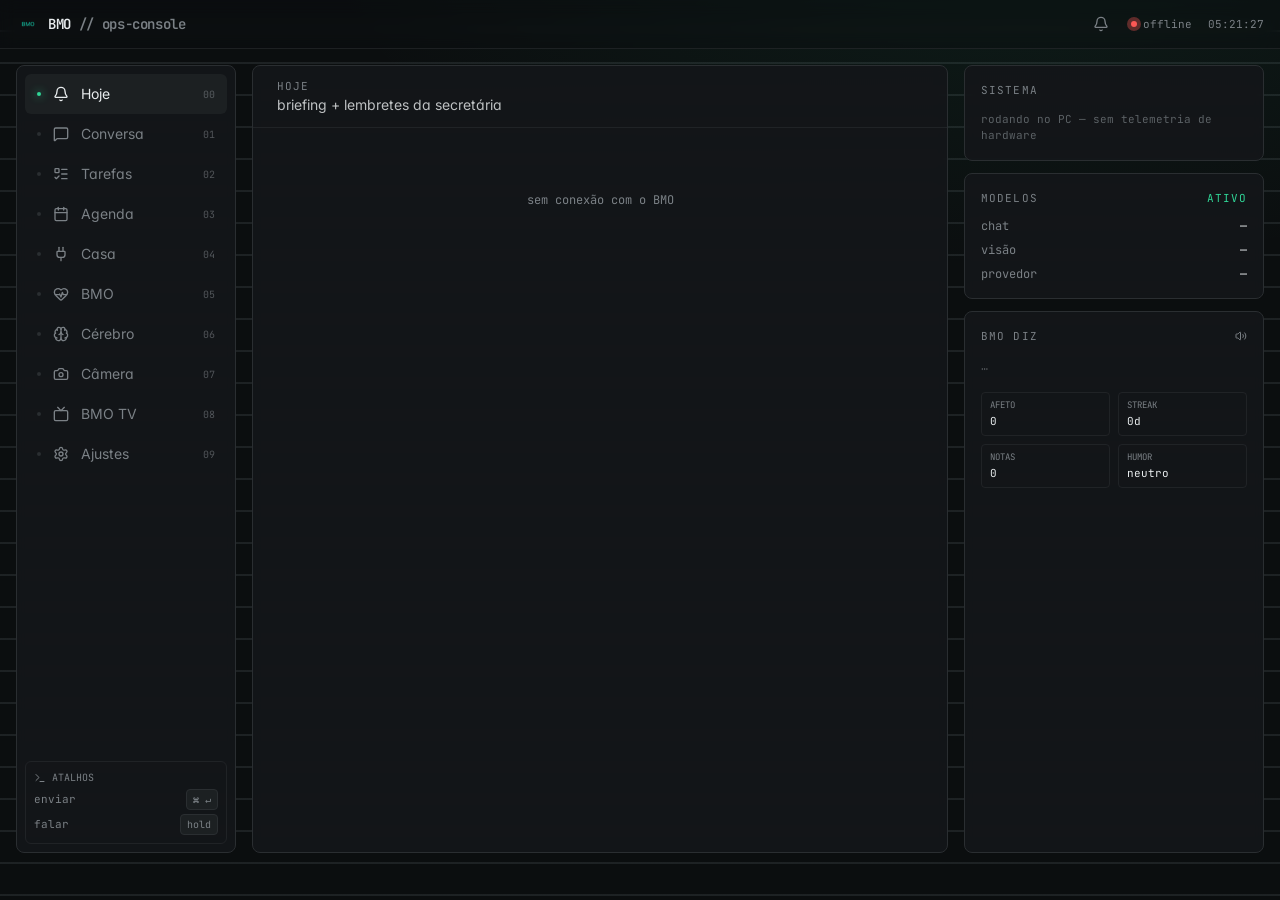
==== commit a37baf9a: "cerebro: grafo vivo + chunking configuravel + RAG visivel + editar com BMO + repontar links - grafo " ====
--- a/bmo_os/webui_dist/index.html
+++ b/bmo_os/webui_dist/index.html
@@ -12,8 +12,8 @@
       href="https://fonts.googleapis.com/css2?family=JetBrains+Mono:wght@400;500;600;700&family=Inter:wght@400;500;600;700&display=swap"
       rel="stylesheet"
     />
-    <script type="module" crossorigin src="./assets/index-Y6uQM7zt.js"></script>
-    <link rel="stylesheet" crossorigin href="./assets/index-BTqv0B7e.css">
+    <script type="module" crossorigin src="./assets/index-ks7zLsHt.js"></script>
+    <link rel="stylesheet" crossorigin href="./assets/index-CPK7ev9p.css">
   </head>
   <body>
     <div id="app"></div>
--- a/bmo_os/webui_dist/assets/index-CPK7ev9p.css
+++ b/bmo_os/webui_dist/assets/index-CPK7ev9p.css
@@ -0,0 +1,2 @@
+/*! tailwindcss v4.3.1 | MIT License | https://tailwindcss.com */
+@layer properties{@supports (((-webkit-hyphens:none)) and (not (margin-trim:inline))) or ((-moz-orient:inline) and (not (color:rgb(from red r g b)))){*,:before,:after,::backdrop{--tw-rotate-x:initial;--tw-rotate-y:initial;--tw-rotate-z:initial;--tw-skew-x:initial;--tw-skew-y:initial;--tw-space-y-reverse:0;--tw-border-style:solid;--tw-leading:initial;--tw-font-weight:initial;--tw-tracking:initial;--tw-ordinal:initial;--tw-slashed-zero:initial;--tw-numeric-figure:initial;--tw-numeric-spacing:initial;--tw-numeric-fraction:initial;--tw-shadow:0 0 #0000;--tw-shadow-color:initial;--tw-shadow-alpha:100%;--tw-inset-shadow:0 0 #0000;--tw-inset-shadow-color:initial;--tw-inset-shadow-alpha:100%;--tw-ring-color:initial;--tw-ring-shadow:0 0 #0000;--tw-inset-ring-color:initial;--tw-inset-ring-shadow:0 0 #0000;--tw-ring-inset:initial;--tw-ring-offset-width:0px;--tw-ring-offset-color:#fff;--tw-ring-offset-shadow:0 0 #0000;--tw-backdrop-blur:initial;--tw-backdrop-brightness:initial;--tw-backdrop-contrast:initial;--tw-backdrop-grayscale:initial;--tw-backdrop-hue-rotate:initial;--tw-backdrop-invert:initial;--tw-backdrop-opacity:initial;--tw-backdrop-saturate:initial;--tw-backdrop-sepia:initial;--tw-duration:initial;--tw-ease:initial}}}@layer theme{:root,:host{--font-sans:"Inter", ui-sans-serif, system-ui, sans-serif;--font-mono:"JetBrains Mono", ui-monospace, SFMono-Regular, Menlo, monospace;--color-black:#000;--color-white:#fff;--spacing:.25rem;--container-md:28rem;--container-2xl:42rem;--container-3xl:48rem;--text-xs:.75rem;--text-xs--line-height:calc(1 / .75);--text-sm:.875rem;--text-sm--line-height:calc(1.25 / .875);--text-base:1rem;--text-base--line-height:calc(1.5 / 1);--text-lg:1.125rem;--text-lg--line-height:calc(1.75 / 1.125);--font-weight-medium:500;--font-weight-semibold:600;--font-weight-bold:700;--tracking-tight:-.025em;--tracking-wider:.05em;--tracking-widest:.1em;--leading-relaxed:1.625;--ease-out:cubic-bezier(0, 0, .2, 1);--animate-spin:spin 1s linear infinite;--default-transition-duration:.15s;--default-transition-timing-function:cubic-bezier(.4, 0, .2, 1);--default-font-family:"Inter", ui-sans-serif, system-ui, sans-serif;--default-mono-font-family:"JetBrains Mono", ui-monospace, SFMono-Regular, Menlo, monospace;--color-background:var(--background);--color-foreground:var(--foreground);--color-border:var(--border)}}@layer base{*,:after,:before,::backdrop{box-sizing:border-box;border:0 solid;margin:0;padding:0}::file-selector-button{box-sizing:border-box;border:0 solid;margin:0;padding:0}html,:host{-webkit-text-size-adjust:100%;tab-size:4;line-height:1.5;font-family:var(--default-font-family,ui-sans-serif, system-ui, sans-serif, "Apple Color Emoji", "Segoe UI Emoji", "Segoe UI Symbol", "Noto Color Emoji");font-feature-settings:var(--default-font-feature-settings,normal);font-variation-settings:var(--default-font-variation-settings,normal);-webkit-tap-highlight-color:transparent}hr{height:0;color:inherit;border-top-width:1px}abbr:where([title]){-webkit-text-decoration:underline dotted;text-decoration:underline dotted}h1,h2,h3,h4,h5,h6{font-size:inherit;font-weight:inherit}a{color:inherit;-webkit-text-decoration:inherit;-webkit-text-decoration:inherit;-webkit-text-decoration:inherit;-webkit-text-decoration:inherit;text-decoration:inherit}b,strong{font-weight:bolder}code,kbd,samp,pre{font-family:var(--default-mono-font-family,ui-monospace, SFMono-Regular, Menlo, Monaco, Consolas, "Liberation Mono", "Courier New", monospace);font-feature-settings:var(--default-mono-font-feature-settings,normal);font-variation-settings:var(--default-mono-font-variation-settings,normal);font-size:1em}small{font-size:80%}sub,sup{vertical-align:baseline;font-size:75%;line-height:0;position:relative}sub{bottom:-.25em}sup{top:-.5em}table{text-indent:0;border-color:inherit;border-collapse:collapse}:-moz-focusring{outline:auto}progress{vertical-align:baseline}summary{display:list-item}ol,ul,menu{list-style:none}img,svg,video,canvas,audio,iframe,embed,object{vertical-align:middle;display:block}img,video{max-width:100%;height:auto}button,input,select,optgroup,textarea{font:inherit;font-feature-settings:inherit;font-variation-settings:inherit;letter-spacing:inherit;color:inherit;opacity:1;background-color:#0000;border-radius:0}::file-selector-button{font:inherit;font-feature-settings:inherit;font-variation-settings:inherit;letter-spacing:inherit;color:inherit;opacity:1;background-color:#0000;border-radius:0}:where(select:is([multiple],[size])) optgroup{font-weight:bolder}:where(select:is([multiple],[size])) optgroup option{padding-inline-start:20px}::file-selector-button{margin-inline-end:4px}::placeholder{opacity:1}@supports (not ((-webkit-appearance:-apple-pay-button))) or (contain-intrinsic-size:1px){::placeholder{color:currentColor}@supports (color:color-mix(in lab, red, red)){::placeholder{color:color-mix(in oklab, currentcolor 50%, transparent)}}}textarea{resize:vertical}::-webkit-search-decoration{-webkit-appearance:none}::-webkit-date-and-time-value{min-height:1lh;text-align:inherit}::-webkit-datetime-edit{display:inline-flex}::-webkit-datetime-edit-fields-wrapper{padding:0}::-webkit-datetime-edit{padding-block:0}::-webkit-datetime-edit-year-field{padding-block:0}::-webkit-datetime-edit-month-field{padding-block:0}::-webkit-datetime-edit-day-field{padding-block:0}::-webkit-datetime-edit-hour-field{padding-block:0}::-webkit-datetime-edit-minute-field{padding-block:0}::-webkit-datetime-edit-second-field{padding-block:0}::-webkit-datetime-edit-millisecond-field{padding-block:0}::-webkit-datetime-edit-meridiem-field{padding-block:0}::-webkit-calendar-picker-indicator{line-height:1}:-moz-ui-invalid{box-shadow:none}button,input:where([type=button],[type=reset],[type=submit]){appearance:button}::file-selector-button{appearance:button}::-webkit-inner-spin-button{height:auto}::-webkit-outer-spin-button{height:auto}[hidden]:where(:not([hidden=until-found])){display:none!important}*{border-color:var(--color-border)}body{background-color:var(--color-background);color:var(--color-foreground);font-family:var(--font-sans);font-feature-settings:"ss01", "cv11";background-image:radial-gradient(1200px 600px at 80% -10%, var(--primary), transparent 60%), linear-gradient(transparent 95%, var(--line) 95%)}@supports (color:color-mix(in lab, red, red)){body{background-image:radial-gradient(1200px 600px at 80% -10%, color-mix(in oklab, var(--primary) 8%, transparent), transparent 60%), linear-gradient(transparent 95%, color-mix(in oklab, var(--line) 60%, transparent) 95%)}}body{background-size:auto,100% 32px}.font-mono,code,kbd,pre{font-family:var(--font-mono)}}@layer components;@layer utilities{.dot-pulse{position:relative}.dot-pulse:after{content:"";opacity:.35;background:currentColor;border-radius:9999px;animation:1.6s ease-out infinite dot-pulse;position:absolute;inset:-4px}.absolute{position:absolute}.fixed{position:fixed}.relative{position:relative}.sticky{position:sticky}.inset-0{inset:0}.-top-0\.5{top:calc(var(--spacing) * -.5)}.-top-2{top:calc(var(--spacing) * -2)}.top-0\.5{top:calc(var(--spacing) * .5)}.top-2{top:calc(var(--spacing) * 2)}.top-3{top:calc(var(--spacing) * 3)}.top-4{top:calc(var(--spacing) * 4)}.-right-0\.5{right:calc(var(--spacing) * -.5)}.-right-2{right:calc(var(--spacing) * -2)}.right-2{right:calc(var(--spacing) * 2)}.right-3{right:calc(var(--spacing) * 3)}.left-0\.5{left:calc(var(--spacing) * .5)}.left-3{left:calc(var(--spacing) * 3)}.left-\[18px\]{left:18px}.z-50{z-index:50}.mx-auto{margin-inline:auto}.my-2{margin-block:calc(var(--spacing) * 2)}.my-3{margin-block:calc(var(--spacing) * 3)}.mt-0\.5{margin-top:calc(var(--spacing) * .5)}.mt-1{margin-top:var(--spacing)}.mt-1\.5{margin-top:calc(var(--spacing) * 1.5)}.mt-2{margin-top:calc(var(--spacing) * 2)}.mt-3{margin-top:calc(var(--spacing) * 3)}.mt-4{margin-top:calc(var(--spacing) * 4)}.mt-auto{margin-top:auto}.mr-2{margin-right:calc(var(--spacing) * 2)}.mb-1{margin-bottom:var(--spacing)}.mb-2{margin-bottom:calc(var(--spacing) * 2)}.mb-3{margin-bottom:calc(var(--spacing) * 3)}.mb-4{margin-bottom:calc(var(--spacing) * 4)}.ml-1{margin-left:var(--spacing)}.ml-2{margin-left:calc(var(--spacing) * 2)}.ml-5{margin-left:calc(var(--spacing) * 5)}.ml-auto{margin-left:auto}.line-clamp-3{-webkit-line-clamp:3;-webkit-box-orient:vertical;display:-webkit-box;overflow:hidden}.flex{display:flex}.grid{display:grid}.hidden{display:none}.inline-block{display:inline-block}.inline-flex{display:inline-flex}.aspect-\[4\/3\]{aspect-ratio:4/3}.h-1{height:var(--spacing)}.h-1\.5{height:calc(var(--spacing) * 1.5)}.h-2{height:calc(var(--spacing) * 2)}.h-3{height:calc(var(--spacing) * 3)}.h-3\.5{height:calc(var(--spacing) * 3.5)}.h-4{height:calc(var(--spacing) * 4)}.h-5{height:calc(var(--spacing) * 5)}.h-7{height:calc(var(--spacing) * 7)}.h-8{height:calc(var(--spacing) * 8)}.h-10{height:calc(var(--spacing) * 10)}.h-12{height:calc(var(--spacing) * 12)}.h-20{height:calc(var(--spacing) * 20)}.h-\[60vh\]{height:60vh}.h-\[calc\(100vh-7rem\)\]{height:calc(100vh - 7rem)}.h-full{height:100%}.h-px{height:1px}.max-h-\[560px\]{max-height:560px}.min-h-0{min-height:0}.min-h-\[36px\]{min-height:36px}.min-h-\[44px\]{min-height:44px}.min-h-\[260px\]{min-height:260px}.min-h-\[320px\]{min-height:320px}.min-h-\[calc\(100vh-7rem\)\]{min-height:calc(100vh - 7rem)}.min-h-screen{min-height:100vh}.w-1{width:var(--spacing)}.w-1\.5{width:calc(var(--spacing) * 1.5)}.w-2{width:calc(var(--spacing) * 2)}.w-3{width:calc(var(--spacing) * 3)}.w-3\.5{width:calc(var(--spacing) * 3.5)}.w-4{width:calc(var(--spacing) * 4)}.w-5{width:calc(var(--spacing) * 5)}.w-7{width:calc(var(--spacing) * 7)}.w-8{width:calc(var(--spacing) * 8)}.w-9{width:calc(var(--spacing) * 9)}.w-10{width:calc(var(--spacing) * 10)}.w-16{width:calc(var(--spacing) * 16)}.w-28{width:calc(var(--spacing) * 28)}.w-44{width:calc(var(--spacing) * 44)}.w-\[58\%\]{width:58%}.w-\[64\%\]{width:64%}.w-full{width:100%}.max-w-2xl{max-width:var(--container-2xl)}.max-w-3xl{max-width:var(--container-3xl)}.max-w-\[58\%\]{max-width:58%}.max-w-\[1500px\]{max-width:1500px}.max-w-md{max-width:var(--container-md)}.min-w-0{min-width:0}.min-w-3\.5{min-width:calc(var(--spacing) * 3.5)}.min-w-4{min-width:calc(var(--spacing) * 4)}.min-w-\[160px\]{min-width:160px}.flex-1{flex:1}.shrink-0{flex-shrink:0}.rotate-180{rotate:180deg}.transform{transform:var(--tw-rotate-x,) var(--tw-rotate-y,) var(--tw-rotate-z,) var(--tw-skew-x,) var(--tw-skew-y,)}.animate-spin{animation:var(--animate-spin)}.resize-none{resize:none}.resize-y{resize:vertical}.list-decimal{list-style-type:decimal}.list-disc{list-style-type:disc}.grid-cols-2{grid-template-columns:repeat(2,minmax(0,1fr))}.grid-cols-3{grid-template-columns:repeat(3,minmax(0,1fr))}.grid-cols-\[220px_1fr_300px\]{grid-template-columns:220px 1fr 300px}.flex-col{flex-direction:column}.flex-wrap{flex-wrap:wrap}.place-items-center{place-items:center}.items-baseline{align-items:baseline}.items-center{align-items:center}.items-end{align-items:flex-end}.items-start{align-items:flex-start}.justify-between{justify-content:space-between}.justify-center{justify-content:center}.justify-end{justify-content:flex-end}.gap-1{gap:var(--spacing)}.gap-1\.5{gap:calc(var(--spacing) * 1.5)}.gap-2{gap:calc(var(--spacing) * 2)}.gap-2\.5{gap:calc(var(--spacing) * 2.5)}.gap-3{gap:calc(var(--spacing) * 3)}.gap-4{gap:calc(var(--spacing) * 4)}.gap-5{gap:calc(var(--spacing) * 5)}.gap-6{gap:calc(var(--spacing) * 6)}:where(.space-y-1>:not(:last-child)){--tw-space-y-reverse:0;margin-block-start:calc(var(--spacing) * var(--tw-space-y-reverse));margin-block-end:calc(var(--spacing) * calc(1 - var(--tw-space-y-reverse)))}:where(.space-y-1\.5>:not(:last-child)){--tw-space-y-reverse:0;margin-block-start:calc(calc(var(--spacing) * 1.5) * var(--tw-space-y-reverse));margin-block-end:calc(calc(var(--spacing) * 1.5) * calc(1 - var(--tw-space-y-reverse)))}:where(.space-y-2>:not(:last-child)){--tw-space-y-reverse:0;margin-block-start:calc(calc(var(--spacing) * 2) * var(--tw-space-y-reverse));margin-block-end:calc(calc(var(--spacing) * 2) * calc(1 - var(--tw-space-y-reverse)))}:where(.space-y-3>:not(:last-child)){--tw-space-y-reverse:0;margin-block-start:calc(calc(var(--spacing) * 3) * var(--tw-space-y-reverse));margin-block-end:calc(calc(var(--spacing) * 3) * calc(1 - var(--tw-space-y-reverse)))}:where(.space-y-4>:not(:last-child)){--tw-space-y-reverse:0;margin-block-start:calc(calc(var(--spacing) * 4) * var(--tw-space-y-reverse));margin-block-end:calc(calc(var(--spacing) * 4) * calc(1 - var(--tw-space-y-reverse)))}.truncate{text-overflow:ellipsis;white-space:nowrap;overflow:hidden}.overflow-hidden{overflow:hidden}.overflow-x-auto{overflow-x:auto}.overflow-y-auto{overflow-y:auto}.surface-panel{background:var(--surface)}@supports (color:color-mix(in lab, red, red)){.surface-panel{background:color-mix(in oklab, var(--surface) 92%, transparent)}}.surface-panel{border:1px solid var(--line);border-radius:var(--radius);-webkit-backdrop-filter:blur(6px);backdrop-filter:blur(6px)}.rounded{border-radius:.25rem}.rounded-2xl{border-radius:calc(var(--radius) + 8px)}.rounded-full{border-radius:3.40282e38px}.rounded-lg{border-radius:var(--radius)}.rounded-md{border-radius:calc(var(--radius) - 2px)}.border{border-style:var(--tw-border-style);border-width:1px}.border-4{border-style:var(--tw-border-style);border-width:4px}.border-t{border-top-style:var(--tw-border-style);border-top-width:1px}.border-b{border-bottom-style:var(--tw-border-style);border-bottom-width:1px}.border-l{border-left-style:var(--tw-border-style);border-left-width:1px}.border-l-2{border-left-style:var(--tw-border-style);border-left-width:2px}.border-dashed{--tw-border-style:dashed;border-style:dashed}.border-destructive\/40{border-color:var(--destructive)}@supports (color:color-mix(in lab, red, red)){.border-destructive\/40{border-color:color-mix(in oklab, var(--destructive) 40%, transparent)}}.border-line,.border-line\/60{border-color:var(--line)}@supports (color:color-mix(in lab, red, red)){.border-line\/60{border-color:color-mix(in oklab, var(--line) 60%, transparent)}}.border-primary\/20{border-color:var(--primary)}@supports (color:color-mix(in lab, red, red)){.border-primary\/20{border-color:color-mix(in oklab, var(--primary) 20%, transparent)}}.border-primary\/30{border-color:var(--primary)}@supports (color:color-mix(in lab, red, red)){.border-primary\/30{border-color:color-mix(in oklab, var(--primary) 30%, transparent)}}.border-primary\/40{border-color:var(--primary)}@supports (color:color-mix(in lab, red, red)){.border-primary\/40{border-color:color-mix(in oklab, var(--primary) 40%, transparent)}}.border-primary\/50{border-color:var(--primary)}@supports (color:color-mix(in lab, red, red)){.border-primary\/50{border-color:color-mix(in oklab, var(--primary) 50%, transparent)}}.bg-\[color\:var\(--surface-2\)\]{background-color:var(--surface-2)}.bg-background,.bg-background\/40{background-color:var(--background)}@supports (color:color-mix(in lab, red, red)){.bg-background\/40{background-color:color-mix(in oklab, var(--background) 40%, transparent)}}.bg-background\/50{background-color:var(--background)}@supports (color:color-mix(in lab, red, red)){.bg-background\/50{background-color:color-mix(in oklab, var(--background) 50%, transparent)}}.bg-background\/60{background-color:var(--background)}@supports (color:color-mix(in lab, red, red)){.bg-background\/60{background-color:color-mix(in oklab, var(--background) 60%, transparent)}}.bg-background\/70{background-color:var(--background)}@supports (color:color-mix(in lab, red, red)){.bg-background\/70{background-color:color-mix(in oklab, var(--background) 70%, transparent)}}.bg-background\/80{background-color:var(--background)}@supports (color:color-mix(in lab, red, red)){.bg-background\/80{background-color:color-mix(in oklab, var(--background) 80%, transparent)}}.bg-black\/50{background-color:#00000080}@supports (color:color-mix(in lab, red, red)){.bg-black\/50{background-color:color-mix(in oklab, var(--color-black) 50%, transparent)}}.bg-destructive,.bg-destructive\/15{background-color:var(--destructive)}@supports (color:color-mix(in lab, red, red)){.bg-destructive\/15{background-color:color-mix(in oklab, var(--destructive) 15%, transparent)}}.bg-line,.bg-line\/60{background-color:var(--line)}@supports (color:color-mix(in lab, red, red)){.bg-line\/60{background-color:color-mix(in oklab, var(--line) 60%, transparent)}}.bg-primary,.bg-primary\/5{background-color:var(--primary)}@supports (color:color-mix(in lab, red, red)){.bg-primary\/5{background-color:color-mix(in oklab, var(--primary) 5%, transparent)}}.bg-primary\/10{background-color:var(--primary)}@supports (color:color-mix(in lab, red, red)){.bg-primary\/10{background-color:color-mix(in oklab, var(--primary) 10%, transparent)}}.bg-primary\/15{background-color:var(--primary)}@supports (color:color-mix(in lab, red, red)){.bg-primary\/15{background-color:color-mix(in oklab, var(--primary) 15%, transparent)}}.bg-primary\/20{background-color:var(--primary)}@supports (color:color-mix(in lab, red, red)){.bg-primary\/20{background-color:color-mix(in oklab, var(--primary) 20%, transparent)}}.bg-surface{background-color:var(--surface)}.bg-surface-2,.bg-surface-2\/20{background-color:var(--surface-2)}@supports (color:color-mix(in lab, red, red)){.bg-surface-2\/20{background-color:color-mix(in oklab, var(--surface-2) 20%, transparent)}}.bg-surface-2\/30{background-color:var(--surface-2)}@supports (color:color-mix(in lab, red, red)){.bg-surface-2\/30{background-color:color-mix(in oklab, var(--surface-2) 30%, transparent)}}.bg-surface-2\/40{background-color:var(--surface-2)}@supports (color:color-mix(in lab, red, red)){.bg-surface-2\/40{background-color:color-mix(in oklab, var(--surface-2) 40%, transparent)}}.bg-surface-2\/50{background-color:var(--surface-2)}@supports (color:color-mix(in lab, red, red)){.bg-surface-2\/50{background-color:color-mix(in oklab, var(--surface-2) 50%, transparent)}}.bg-surface-2\/60{background-color:var(--surface-2)}@supports (color:color-mix(in lab, red, red)){.bg-surface-2\/60{background-color:color-mix(in oklab, var(--surface-2) 60%, transparent)}}.bg-surface\/40{background-color:var(--surface)}@supports (color:color-mix(in lab, red, red)){.bg-surface\/40{background-color:color-mix(in oklab, var(--surface) 40%, transparent)}}.bg-transparent{background-color:#0000}.object-contain{object-fit:contain}.p-1{padding:var(--spacing)}.p-1\.5{padding:calc(var(--spacing) * 1.5)}.p-2{padding:calc(var(--spacing) * 2)}.p-3{padding:calc(var(--spacing) * 3)}.p-4{padding:calc(var(--spacing) * 4)}.p-6{padding:calc(var(--spacing) * 6)}.p-8{padding:calc(var(--spacing) * 8)}.p-10{padding:calc(var(--spacing) * 10)}.px-0\.5{padding-inline:calc(var(--spacing) * .5)}.px-1{padding-inline:var(--spacing)}.px-1\.5{padding-inline:calc(var(--spacing) * 1.5)}.px-2{padding-inline:calc(var(--spacing) * 2)}.px-2\.5{padding-inline:calc(var(--spacing) * 2.5)}.px-3{padding-inline:calc(var(--spacing) * 3)}.px-4{padding-inline:calc(var(--spacing) * 4)}.px-6{padding-inline:calc(var(--spacing) * 6)}.py-0\.5{padding-block:calc(var(--spacing) * .5)}.py-1{padding-block:var(--spacing)}.py-1\.5{padding-block:calc(var(--spacing) * 1.5)}.py-2{padding-block:calc(var(--spacing) * 2)}.py-2\.5{padding-block:calc(var(--spacing) * 2.5)}.py-3{padding-block:calc(var(--spacing) * 3)}.py-4{padding-block:calc(var(--spacing) * 4)}.py-5{padding-block:calc(var(--spacing) * 5)}.pb-1{padding-bottom:var(--spacing)}.pb-2{padding-bottom:calc(var(--spacing) * 2)}.pb-3{padding-bottom:calc(var(--spacing) * 3)}.pb-4{padding-bottom:calc(var(--spacing) * 4)}.pl-2{padding-left:calc(var(--spacing) * 2)}.pl-3{padding-left:calc(var(--spacing) * 3)}.text-center{text-align:center}.text-left{text-align:left}.text-right{text-align:right}.font-mono{font-family:JetBrains Mono,ui-monospace,SFMono-Regular,Menlo,monospace}.text-base{font-size:var(--text-base);line-height:var(--tw-leading,var(--text-base--line-height))}.text-lg{font-size:var(--text-lg);line-height:var(--tw-leading,var(--text-lg--line-height))}.text-sm{font-size:var(--text-sm);line-height:var(--tw-leading,var(--text-sm--line-height))}.text-xs{font-size:var(--text-xs);line-height:var(--tw-leading,var(--text-xs--line-height))}.text-\[0\.85em\]{font-size:.85em}.text-\[8px\]{font-size:8px}.text-\[9px\]{font-size:9px}.text-\[10px\]{font-size:10px}.text-\[11px\]{font-size:11px}.text-\[12px\]{font-size:12px}.text-\[13px\]{font-size:13px}.text-\[14px\]{font-size:14px}.leading-relaxed{--tw-leading:var(--leading-relaxed);line-height:var(--leading-relaxed)}.font-bold{--tw-font-weight:var(--font-weight-bold);font-weight:var(--font-weight-bold)}.font-medium{--tw-font-weight:var(--font-weight-medium);font-weight:var(--font-weight-medium)}.font-semibold{--tw-font-weight:var(--font-weight-semibold);font-weight:var(--font-weight-semibold)}.tracking-tight{--tw-tracking:var(--tracking-tight);letter-spacing:var(--tracking-tight)}.tracking-wider{--tw-tracking:var(--tracking-wider);letter-spacing:var(--tracking-wider)}.tracking-widest{--tw-tracking:var(--tracking-widest);letter-spacing:var(--tracking-widest)}.whitespace-pre-wrap{white-space:pre-wrap}.text-\[var\(--accent-amber\)\],.text-accent-amber{color:var(--accent-amber)}.text-destructive{color:var(--destructive)}.text-destructive-foreground{color:var(--destructive-foreground)}.text-foreground,.text-foreground\/70{color:var(--foreground)}@supports (color:color-mix(in lab, red, red)){.text-foreground\/70{color:color-mix(in oklab, var(--foreground) 70%, transparent)}}.text-foreground\/80{color:var(--foreground)}@supports (color:color-mix(in lab, red, red)){.text-foreground\/80{color:color-mix(in oklab, var(--foreground) 80%, transparent)}}.text-foreground\/85{color:var(--foreground)}@supports (color:color-mix(in lab, red, red)){.text-foreground\/85{color:color-mix(in oklab, var(--foreground) 85%, transparent)}}.text-foreground\/90{color:var(--foreground)}@supports (color:color-mix(in lab, red, red)){.text-foreground\/90{color:color-mix(in oklab, var(--foreground) 90%, transparent)}}.text-muted-foreground,.text-muted-foreground\/60{color:var(--muted-foreground)}@supports (color:color-mix(in lab, red, red)){.text-muted-foreground\/60{color:color-mix(in oklab, var(--muted-foreground) 60%, transparent)}}.text-muted-foreground\/70{color:var(--muted-foreground)}@supports (color:color-mix(in lab, red, red)){.text-muted-foreground\/70{color:color-mix(in oklab, var(--muted-foreground) 70%, transparent)}}.text-primary{color:var(--primary)}.text-primary-foreground{color:var(--primary-foreground)}.text-primary\/70{color:var(--primary)}@supports (color:color-mix(in lab, red, red)){.text-primary\/70{color:color-mix(in oklab, var(--primary) 70%, transparent)}}.text-primary\/80{color:var(--primary)}@supports (color:color-mix(in lab, red, red)){.text-primary\/80{color:color-mix(in oklab, var(--primary) 80%, transparent)}}.text-primary\/90{color:var(--primary)}@supports (color:color-mix(in lab, red, red)){.text-primary\/90{color:color-mix(in oklab, var(--primary) 90%, transparent)}}.text-white{color:var(--color-white)}.uppercase{text-transform:uppercase}.italic{font-style:italic}.tabular-nums{--tw-numeric-spacing:tabular-nums;font-variant-numeric:var(--tw-ordinal,) var(--tw-slashed-zero,) var(--tw-numeric-figure,) var(--tw-numeric-spacing,) var(--tw-numeric-fraction,)}.underline{text-decoration-line:underline}.underline-offset-2{text-underline-offset:2px}.opacity-0{opacity:0}.opacity-50{opacity:.5}.opacity-60{opacity:.6}.opacity-90{opacity:.9}.shadow-\[0_0_8px_var\(--primary\)\]{--tw-shadow:0 0 8px var(--tw-shadow-color,var(--primary));box-shadow:var(--tw-inset-shadow), var(--tw-inset-ring-shadow), var(--tw-ring-offset-shadow), var(--tw-ring-shadow), var(--tw-shadow)}.shadow-\[inset_0_0_40px_rgba\(0\,0\,0\,0\.4\)\]{--tw-shadow:inset 0 0 40px var(--tw-shadow-color,#0006);box-shadow:var(--tw-inset-shadow), var(--tw-inset-ring-shadow), var(--tw-ring-offset-shadow), var(--tw-ring-shadow), var(--tw-shadow)}.shadow-xl{--tw-shadow:0 20px 25px -5px var(--tw-shadow-color,#0000001a), 0 8px 10px -6px var(--tw-shadow-color,#0000001a);box-shadow:var(--tw-inset-shadow), var(--tw-inset-ring-shadow), var(--tw-ring-offset-shadow), var(--tw-ring-shadow), var(--tw-shadow)}.backdrop-blur{--tw-backdrop-blur:blur(8px);-webkit-backdrop-filter:var(--tw-backdrop-blur,) var(--tw-backdrop-brightness,) var(--tw-backdrop-contrast,) var(--tw-backdrop-grayscale,) var(--tw-backdrop-hue-rotate,) var(--tw-backdrop-invert,) var(--tw-backdrop-opacity,) var(--tw-backdrop-saturate,) var(--tw-backdrop-sepia,);backdrop-filter:var(--tw-backdrop-blur,) var(--tw-backdrop-brightness,) var(--tw-backdrop-contrast,) var(--tw-backdrop-grayscale,) var(--tw-backdrop-hue-rotate,) var(--tw-backdrop-invert,) var(--tw-backdrop-opacity,) var(--tw-backdrop-saturate,) var(--tw-backdrop-sepia,)}.transition{transition-property:color,background-color,border-color,outline-color,text-decoration-color,fill,stroke,--tw-gradient-from,--tw-gradient-via,--tw-gradient-to,opacity,box-shadow,transform,translate,scale,rotate,filter,-webkit-backdrop-filter,backdrop-filter,display,content-visibility,overlay,pointer-events;transition-timing-function:var(--tw-ease,var(--default-transition-timing-function));transition-duration:var(--tw-duration,var(--default-transition-duration))}.transition-\[grid-template-rows\]{transition-property:grid-template-rows;transition-timing-function:var(--tw-ease,var(--default-transition-timing-function));transition-duration:var(--tw-duration,var(--default-transition-duration))}.transition-all{transition-property:all;transition-timing-function:var(--tw-ease,var(--default-transition-timing-function));transition-duration:var(--tw-duration,var(--default-transition-duration))}.transition-colors{transition-property:color,background-color,border-color,outline-color,text-decoration-color,fill,stroke,--tw-gradient-from,--tw-gradient-via,--tw-gradient-to;transition-timing-function:var(--tw-ease,var(--default-transition-timing-function));transition-duration:var(--tw-duration,var(--default-transition-duration))}.transition-opacity{transition-property:opacity;transition-timing-function:var(--tw-ease,var(--default-transition-timing-function));transition-duration:var(--tw-duration,var(--default-transition-duration))}.transition-transform{transition-property:transform,translate,scale,rotate;transition-timing-function:var(--tw-ease,var(--default-transition-timing-function));transition-duration:var(--tw-duration,var(--default-transition-duration))}.duration-300{--tw-duration:.3s;transition-duration:.3s}.ease-out{--tw-ease:var(--ease-out);transition-timing-function:var(--ease-out)}.select-none{-webkit-user-select:none;user-select:none}@media (hover:hover){.group-hover\:opacity-100:is(:where(.group):hover *){opacity:1}}.placeholder\:text-muted-foreground\/60::placeholder{color:var(--muted-foreground)}@supports (color:color-mix(in lab, red, red)){.placeholder\:text-muted-foreground\/60::placeholder{color:color-mix(in oklab, var(--muted-foreground) 60%, transparent)}}.focus-within\:border-primary\/60:focus-within{border-color:var(--primary)}@supports (color:color-mix(in lab, red, red)){.focus-within\:border-primary\/60:focus-within{border-color:color-mix(in oklab, var(--primary) 60%, transparent)}}@media (hover:hover){.hover\:border-destructive\/50:hover{border-color:var(--destructive)}@supports (color:color-mix(in lab, red, red)){.hover\:border-destructive\/50:hover{border-color:color-mix(in oklab, var(--destructive) 50%, transparent)}}.hover\:border-destructive\/60:hover{border-color:var(--destructive)}@supports (color:color-mix(in lab, red, red)){.hover\:border-destructive\/60:hover{border-color:color-mix(in oklab, var(--destructive) 60%, transparent)}}.hover\:border-primary\/50:hover{border-color:var(--primary)}@supports (color:color-mix(in lab, red, red)){.hover\:border-primary\/50:hover{border-color:color-mix(in oklab, var(--primary) 50%, transparent)}}.hover\:border-primary\/60:hover{border-color:var(--primary)}@supports (color:color-mix(in lab, red, red)){.hover\:border-primary\/60:hover{border-color:color-mix(in oklab, var(--primary) 60%, transparent)}}.hover\:bg-destructive\/10:hover{background-color:var(--destructive)}@supports (color:color-mix(in lab, red, red)){.hover\:bg-destructive\/10:hover{background-color:color-mix(in oklab, var(--destructive) 10%, transparent)}}.hover\:bg-surface:hover{background-color:var(--surface)}.hover\:bg-surface-2:hover,.hover\:bg-surface-2\/60:hover{background-color:var(--surface-2)}@supports (color:color-mix(in lab, red, red)){.hover\:bg-surface-2\/60:hover{background-color:color-mix(in oklab, var(--surface-2) 60%, transparent)}}.hover\:bg-surface-2\/70:hover{background-color:var(--surface-2)}@supports (color:color-mix(in lab, red, red)){.hover\:bg-surface-2\/70:hover{background-color:color-mix(in oklab, var(--surface-2) 70%, transparent)}}.hover\:text-destructive:hover{color:var(--destructive)}.hover\:text-foreground:hover{color:var(--foreground)}.hover\:text-primary:hover{color:var(--primary)}.hover\:opacity-90:hover{opacity:.9}}.focus\:border-primary\/60:focus{border-color:var(--primary)}@supports (color:color-mix(in lab, red, red)){.focus\:border-primary\/60:focus{border-color:color-mix(in oklab, var(--primary) 60%, transparent)}}.focus\:outline-none:focus{--tw-outline-style:none;outline-style:none}.disabled\:cursor-not-allowed:disabled{cursor:not-allowed}.disabled\:opacity-20:disabled{opacity:.2}.disabled\:opacity-40:disabled{opacity:.4}.disabled\:opacity-50:disabled{opacity:.5}@supports ((-webkit-backdrop-filter:var(--tw)) or (backdrop-filter:var(--tw))){.supports-\[backdrop-filter\]\:bg-background\/40{background-color:var(--background)}@supports (color:color-mix(in lab, red, red)){.supports-\[backdrop-filter\]\:bg-background\/40{background-color:color-mix(in oklab, var(--background) 40%, transparent)}}}@media not all and (width>=1200px){.max-\[1200px\]\:hidden{display:none}.max-\[1200px\]\:grid-cols-\[64px_1fr\]{grid-template-columns:64px 1fr}.max-\[1200px\]\:gap-3{gap:calc(var(--spacing) * 3)}}@media not all and (width>=900px){.max-\[900px\]\:grid-cols-1{grid-template-columns:repeat(1,minmax(0,1fr))}}@media not all and (width>=760px){.max-\[760px\]\:static{position:static}.max-\[760px\]\:h-auto{height:auto}.max-\[760px\]\:grid-cols-1{grid-template-columns:repeat(1,minmax(0,1fr))}.max-\[760px\]\:flex-row{flex-direction:row}.max-\[760px\]\:overflow-x-auto{overflow-x:auto}}@media not all and (width>=700px){.max-\[700px\]\:grid-cols-1{grid-template-columns:repeat(1,minmax(0,1fr))}}@media (width>=40rem){.sm\:inline-flex{display:inline-flex}}@media (width>=64rem){.lg\:flex{display:flex}}}:root{--radius:.5rem;--background:oklch(16% .005 240);--foreground:oklch(94% .005 240);--surface:oklch(20% .006 240);--surface-2:oklch(24% .007 240);--line:oklch(30% .008 240);--card:var(--surface);--card-foreground:var(--foreground);--popover:var(--surface-2);--popover-foreground:var(--foreground);--primary:oklch(78% .16 162);--primary-foreground:oklch(16% .02 162);--accent-mint:oklch(78% .16 162);--accent-amber:oklch(82% .14 75);--accent-red:oklch(68% .2 25);--secondary:var(--surface-2);--secondary-foreground:var(--foreground);--muted:var(--surface-2);--muted-foreground:oklch(60% .01 240);--accent:var(--surface-2);--accent-foreground:var(--foreground);--destructive:var(--accent-red);--destructive-foreground:oklch(98% 0 0);--border:var(--line);--input:var(--line);--ring:var(--primary);--chart-1:var(--accent-mint);--chart-2:var(--accent-amber);--chart-3:oklch(65% .18 250);--chart-4:var(--accent-red);--chart-5:oklch(72% .1 200);--sidebar:oklch(13% .005 240);--sidebar-foreground:var(--foreground);--sidebar-primary:var(--primary);--sidebar-primary-foreground:var(--primary-foreground);--sidebar-accent:var(--surface-2);--sidebar-accent-foreground:var(--foreground);--sidebar-border:var(--line);--sidebar-ring:var(--ring)}@keyframes dot-pulse{0%{opacity:.5;transform:scale(.6)}to{opacity:0;transform:scale(1.8)}}@keyframes caret-blink{0%,49%{opacity:1}50%,to{opacity:0}}.caret:after{content:"▍";color:var(--primary);margin-left:2px;animation:1s step-end infinite caret-blink}::-webkit-scrollbar{width:10px;height:10px}::-webkit-scrollbar-track{background:0 0}::-webkit-scrollbar-thumb{background:var(--line)}@supports (color:color-mix(in lab, red, red)){::-webkit-scrollbar-thumb{background:color-mix(in oklab, var(--line) 80%, transparent)}}::-webkit-scrollbar-thumb{background-clip:padding-box;border:2px solid #0000;border-radius:8px}::-webkit-scrollbar-thumb:hover{background:var(--primary)}@supports (color:color-mix(in lab, red, red)){::-webkit-scrollbar-thumb:hover{background:color-mix(in oklab, var(--primary) 40%, var(--line))}}::-webkit-scrollbar-thumb:hover{background-clip:padding-box;border:2px solid #0000}@property --tw-rotate-x{syntax:"*";inherits:false}@property --tw-rotate-y{syntax:"*";inherits:false}@property --tw-rotate-z{syntax:"*";inherits:false}@property --tw-skew-x{syntax:"*";inherits:false}@property --tw-skew-y{syntax:"*";inherits:false}@property --tw-space-y-reverse{syntax:"*";inherits:false;initial-value:0}@property --tw-border-style{syntax:"*";inherits:false;initial-value:solid}@property --tw-leading{syntax:"*";inherits:false}@property --tw-font-weight{syntax:"*";inherits:false}@property --tw-tracking{syntax:"*";inherits:false}@property --tw-ordinal{syntax:"*";inherits:false}@property --tw-slashed-zero{syntax:"*";inherits:false}@property --tw-numeric-figure{syntax:"*";inherits:false}@property --tw-numeric-spacing{syntax:"*";inherits:false}@property --tw-numeric-fraction{syntax:"*";inherits:false}@property --tw-shadow{syntax:"*";inherits:false;initial-value:0 0 #0000}@property --tw-shadow-color{syntax:"*";inherits:false}@property --tw-shadow-alpha{syntax:"<percentage>";inherits:false;initial-value:100%}@property --tw-inset-shadow{syntax:"*";inherits:false;initial-value:0 0 #0000}@property --tw-inset-shadow-color{syntax:"*";inherits:false}@property --tw-inset-shadow-alpha{syntax:"<percentage>";inherits:false;initial-value:100%}@property --tw-ring-color{syntax:"*";inherits:false}@property --tw-ring-shadow{syntax:"*";inherits:false;initial-value:0 0 #0000}@property --tw-inset-ring-color{syntax:"*";inherits:false}@property --tw-inset-ring-shadow{syntax:"*";inherits:false;initial-value:0 0 #0000}@property --tw-ring-inset{syntax:"*";inherits:false}@property --tw-ring-offset-width{syntax:"<length>";inherits:false;initial-value:0}@property --tw-ring-offset-color{syntax:"*";inherits:false;initial-value:#fff}@property --tw-ring-offset-shadow{syntax:"*";inherits:false;initial-value:0 0 #0000}@property --tw-backdrop-blur{syntax:"*";inherits:false}@property --tw-backdrop-brightness{syntax:"*";inherits:false}@property --tw-backdrop-contrast{syntax:"*";inherits:false}@property --tw-backdrop-grayscale{syntax:"*";inherits:false}@property --tw-backdrop-hue-rotate{syntax:"*";inherits:false}@property --tw-backdrop-invert{syntax:"*";inherits:false}@property --tw-backdrop-opacity{syntax:"*";inherits:false}@property --tw-backdrop-saturate{syntax:"*";inherits:false}@property --tw-backdrop-sepia{syntax:"*";inherits:false}@property --tw-duration{syntax:"*";inherits:false}@property --tw-ease{syntax:"*";inherits:false}@keyframes spin{to{transform:rotate(360deg)}}
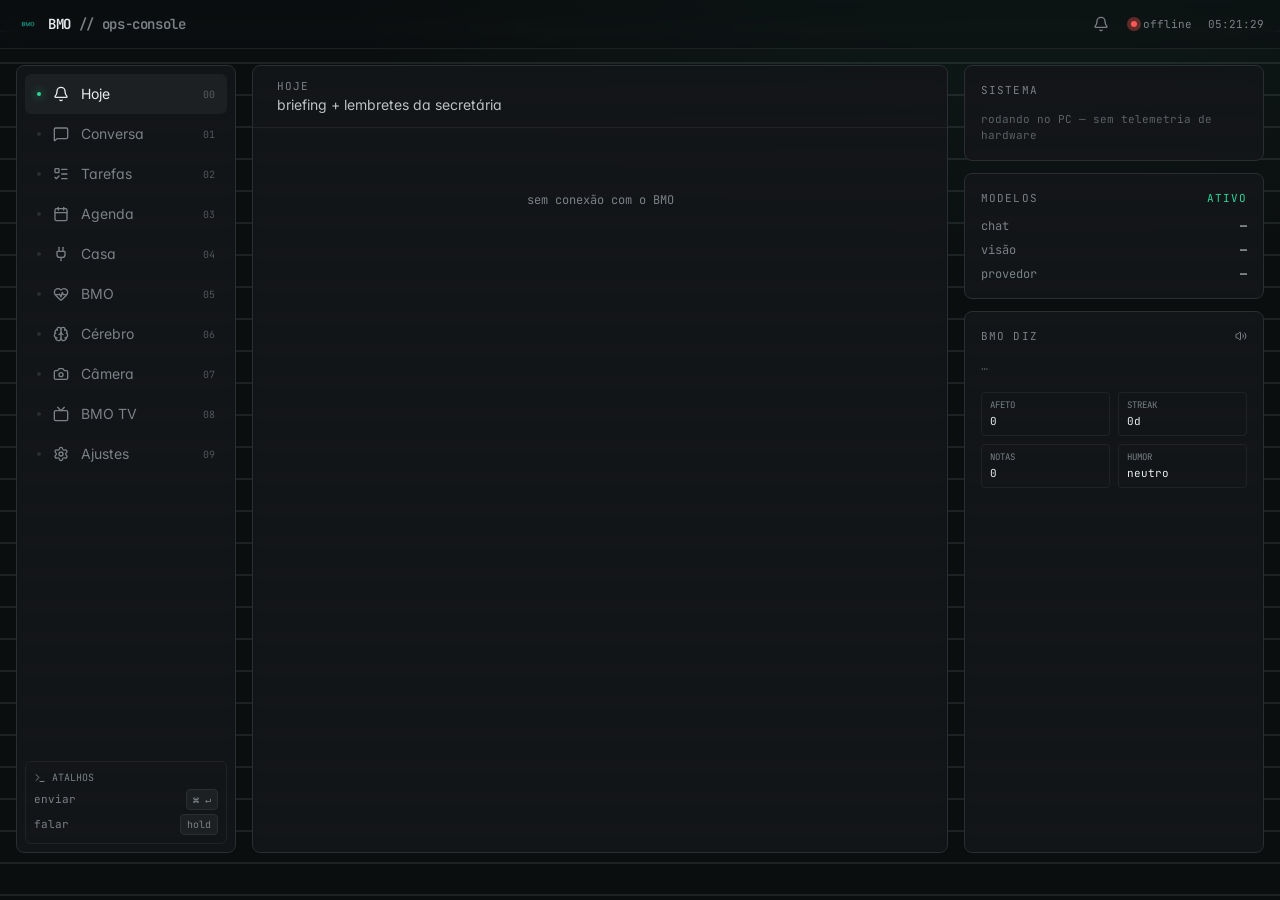
==== commit c86f05a3: "painel: status do indice vetorial + origem (denso/hibrido/grafo) nos acertos da busca Co-Authored-By" ====
--- a/bmo_os/webui_dist/index.html
+++ b/bmo_os/webui_dist/index.html
@@ -12,7 +12,7 @@
       href="https://fonts.googleapis.com/css2?family=JetBrains+Mono:wght@400;500;600;700&family=Inter:wght@400;500;600;700&display=swap"
       rel="stylesheet"
     />
-    <script type="module" crossorigin src="./assets/index-ks7zLsHt.js"></script>
+    <script type="module" crossorigin src="./assets/index-Dv63rgjg.js"></script>
     <link rel="stylesheet" crossorigin href="./assets/index-CPK7ev9p.css">
   </head>
   <body>
